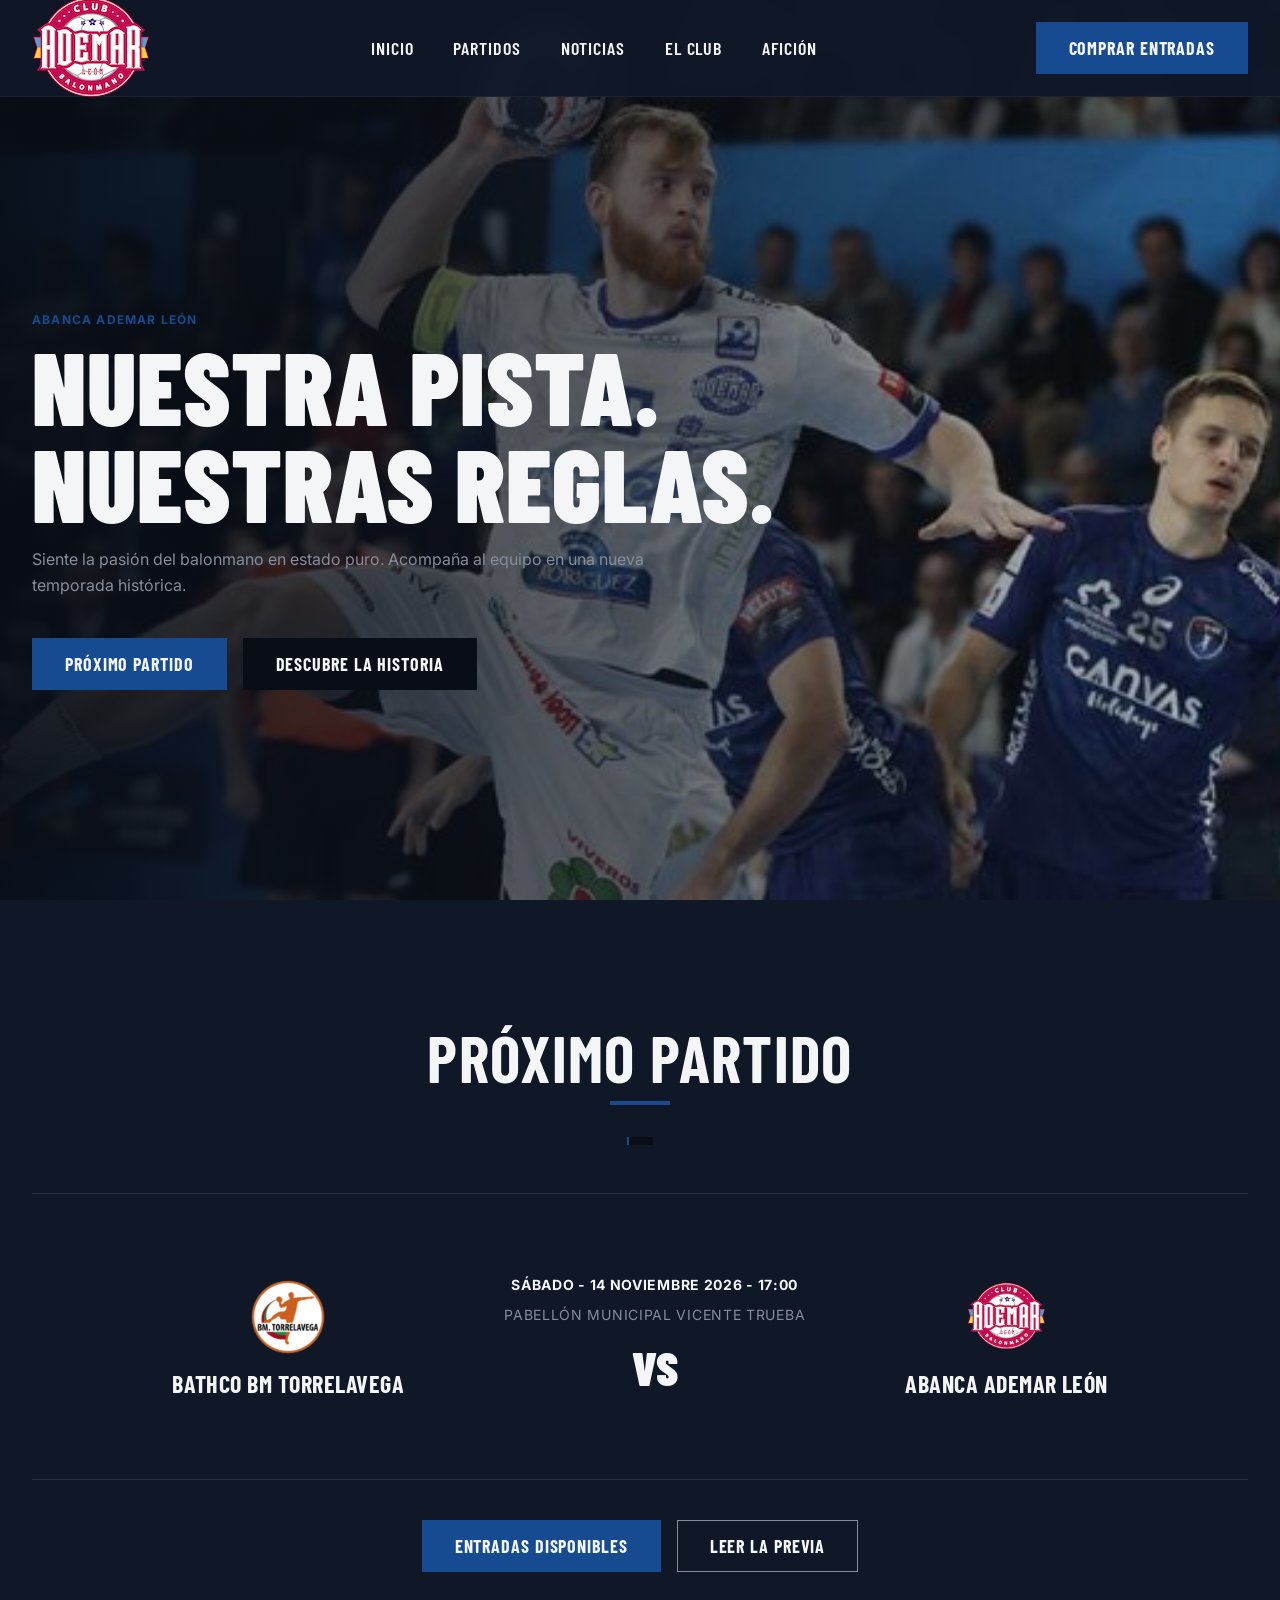
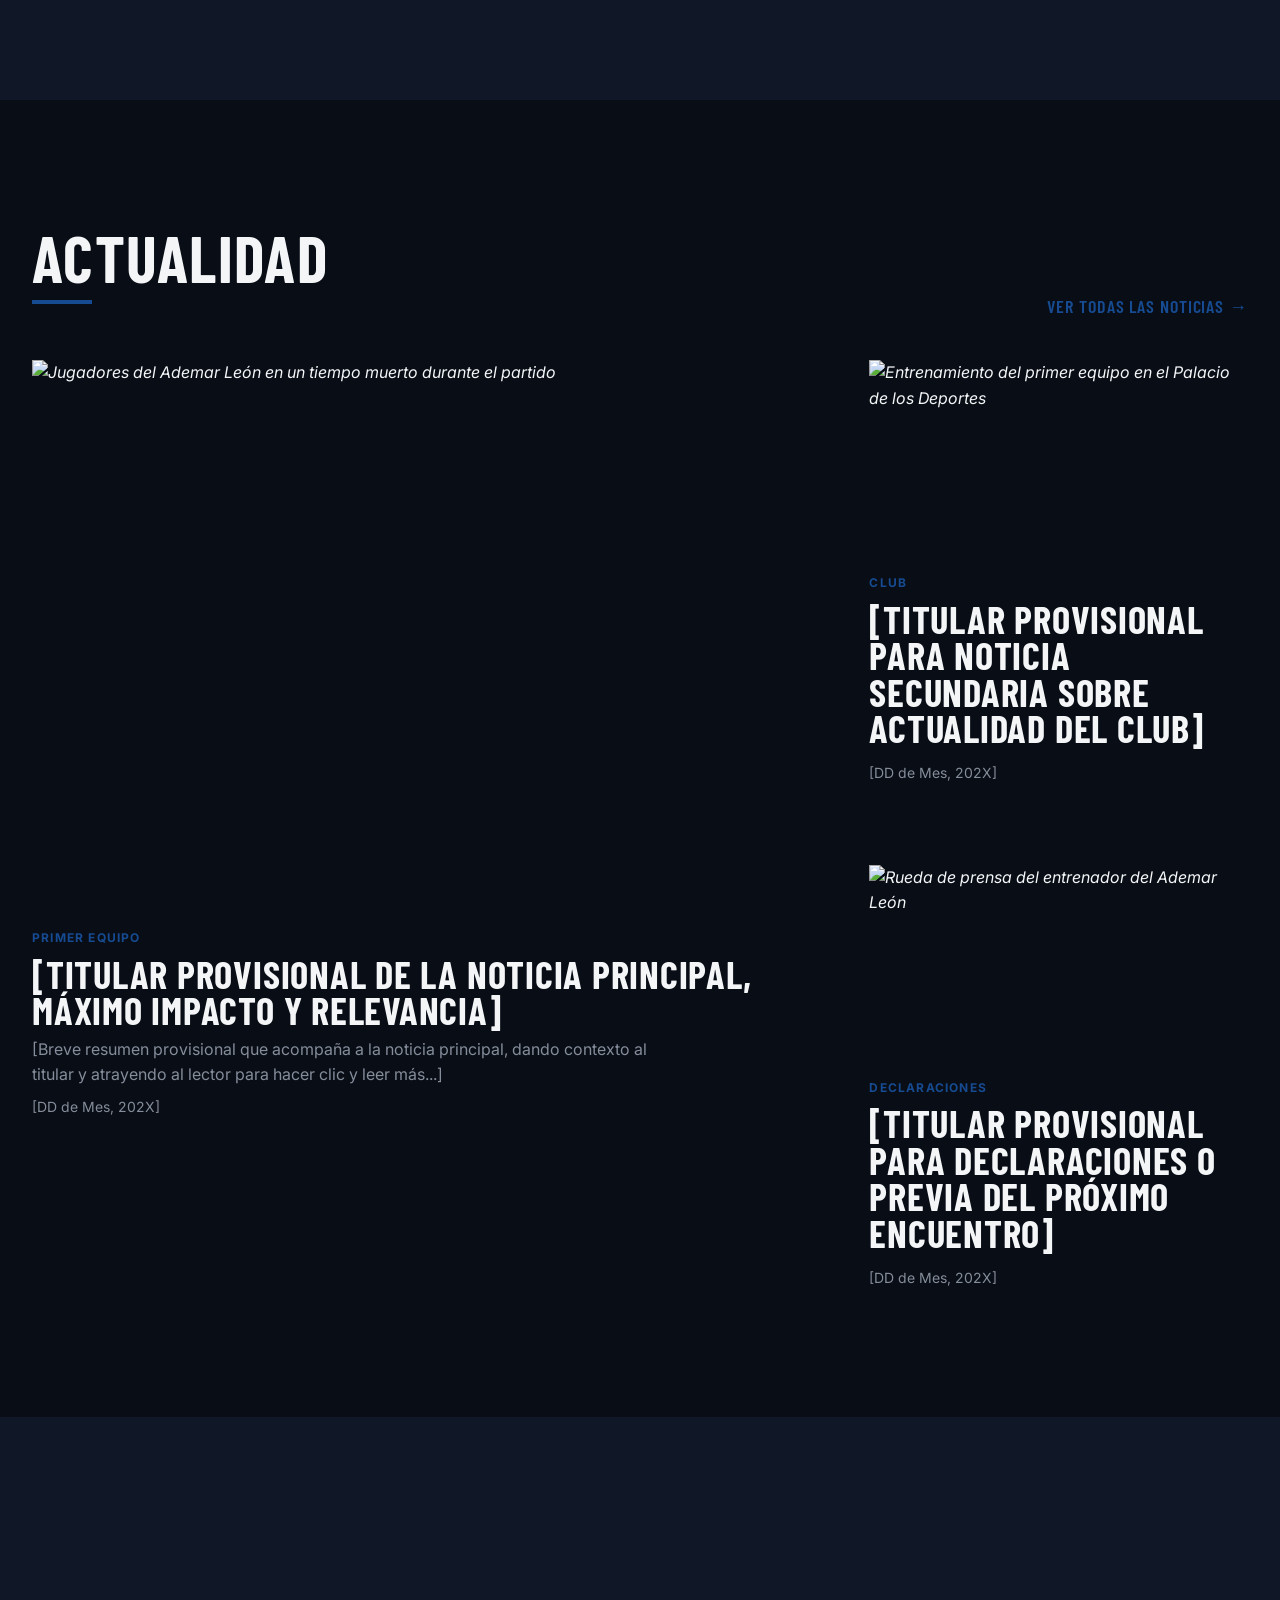
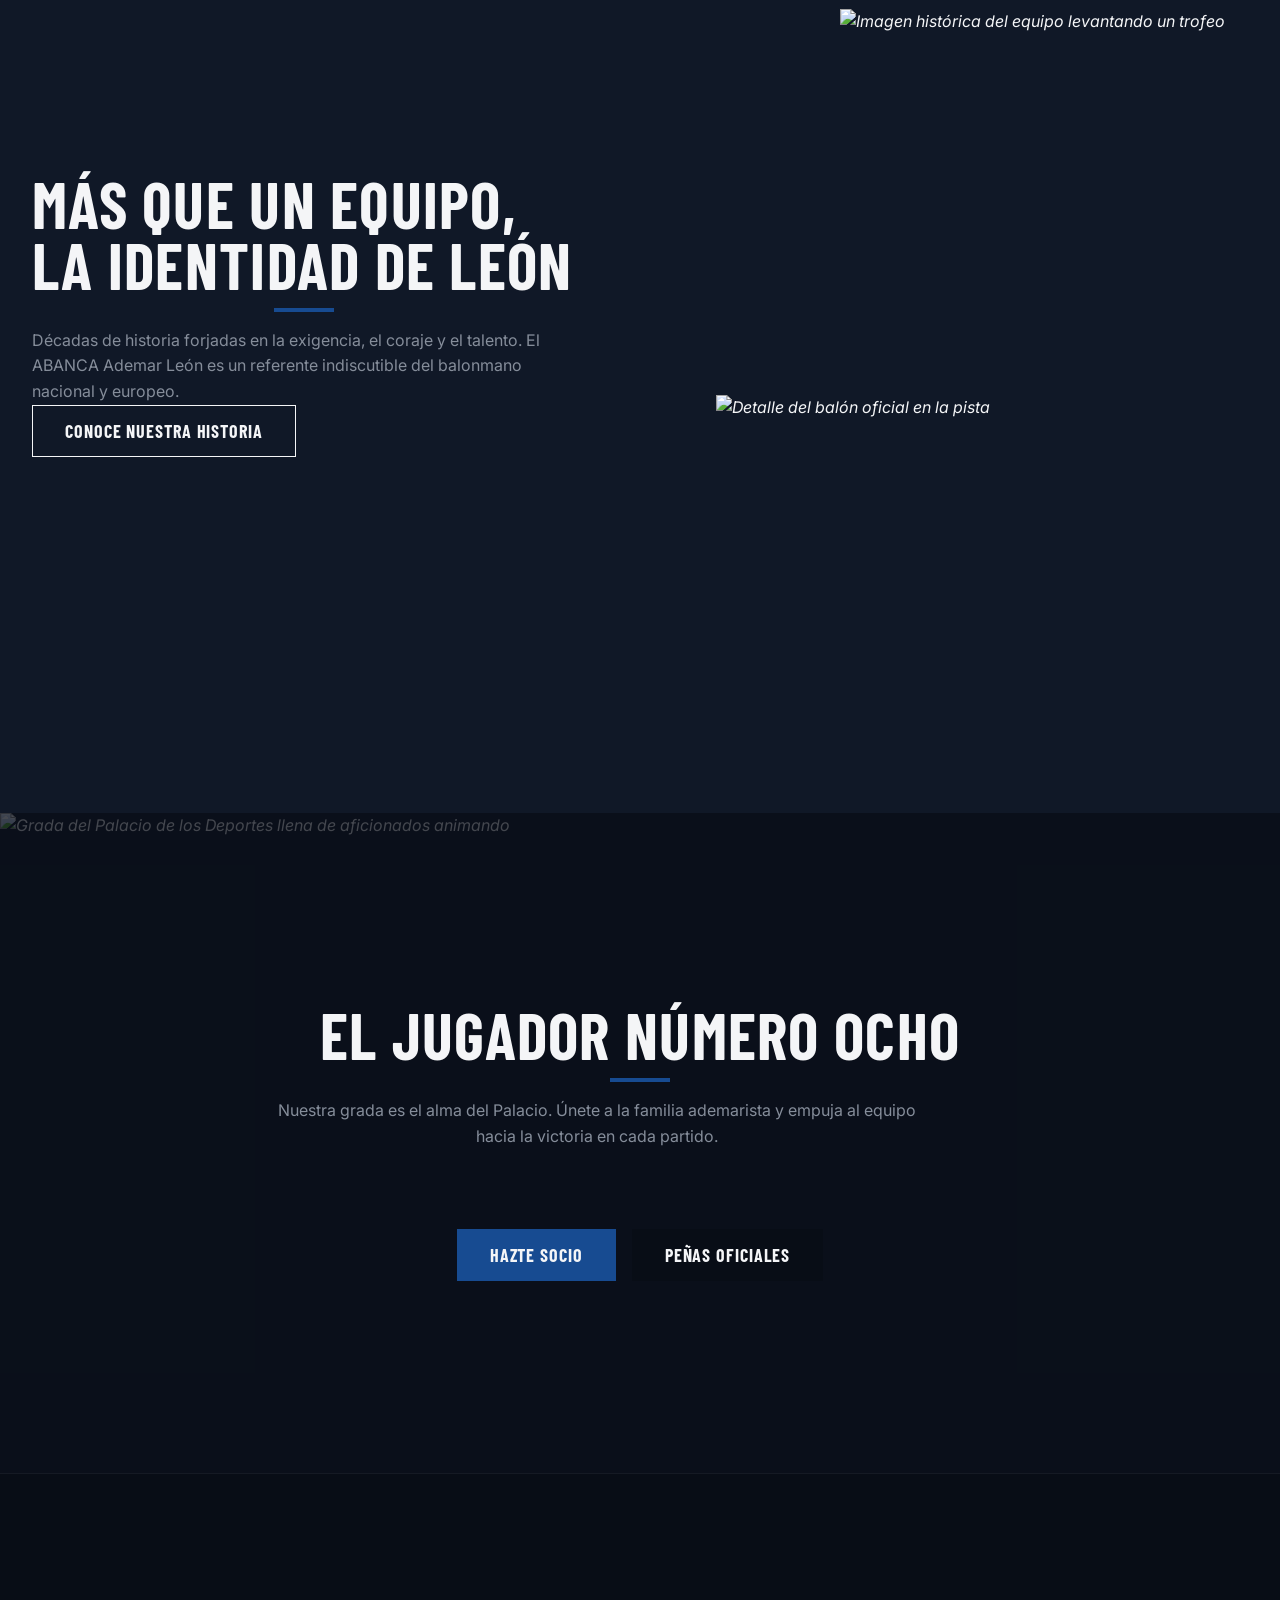
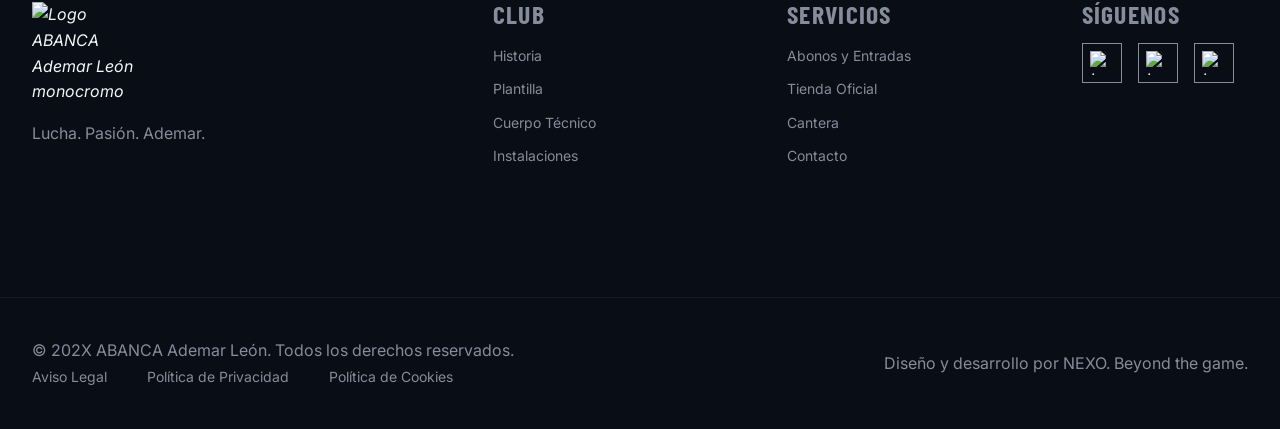
==== index.html @ 9d6b0810 "feat: add initial HTML structure, CSS styles and visual assets for Ademar León redesign" ====
<!DOCTYPE html>
<html lang="es">
<head>
    <meta charset="UTF-8">
    <meta name="viewport" content="width=device-width, initial-scale=1.0">
    <meta name="description" content="Rediseño conceptual del sitio web del ABANCA Ademar León, creado por el estudio NEXO.">
    <!-- Ajuste 2: Theme color acorde a Midnight Navy -->
    <meta name="theme-color" content="#101827">
    
    <!-- Ajuste 1: Title actualizado -->
    <title>ABANCA Ademar León | Rediseño Conceptual por NEXO</title>

    <!-- Tipografías: Barlow Condensed (Titulares) e Inter (Textos) -->
    <link rel="preconnect" href="https://fonts.googleapis.com">
    <link rel="preconnect" href="https://fonts.gstatic.com" crossorigin>
    <link href="https://fonts.googleapis.com/css2?family=Barlow+Condensed:ital,wght@0,600;0,700;0,900;1,900&family=Inter:wght@400;500;600&display=swap" rel="stylesheet">

    <!-- Referencias a los futuros archivos CSS -->
    <link rel="stylesheet" href="css/main.css">
    <link rel="stylesheet" href="css/components.css">
    <link rel="stylesheet" href="css/responsive.css">
</head>
<body>

    <!-- ==========================================
         HEADER & NAVEGACIÓN
    =========================================== -->
    <header class="site-header">
        <div class="header-container">
            <!-- Logo del Club -->
            <a href="index.html" class="logo-link" aria-label="Volver a la página de inicio">
                <!-- Imagen del header sin lazy loading por estar "above the fold" -->
                <img src="assets/images/logo.png" alt="Escudo oficial del ABANCA Ademar León" class="site-logo" width="120" height="60">
            </a>

            <!-- Navegación Principal (Ajuste 3: ID añadido) -->
            <nav id="main-navigation" class="main-nav" aria-label="Navegación principal">
                <ul class="nav-list">
                    <li><a href="#hero">Inicio</a></li>
                    <li><a href="#next-match">Partidos</a></li>
                    <li><a href="#news">Noticias</a></li>
                    <li><a href="#club">El Club</a></li>
                    <li><a href="#fans">Afición</a></li>
                </ul>
            </nav>

            <!-- Acciones Header (CTA) -->
            <div class="header-actions">
                <a href="#" class="btn btn-primary">Comprar Entradas</a>
                <!-- Botón para menú móvil (Ajuste 3: aria-controls y aria-expanded) -->
                <button type="button" class="mobile-menu-toggle" aria-expanded="false" aria-controls="main-navigation" aria-label="Abrir menú de navegación">
                    <span class="menu-icon" aria-hidden="true"></span>
                </button>
            </div>
        </div>
    </header>

    <!-- ==========================================
         CONTENIDO PRINCIPAL
    =========================================== -->
    <main>

        <!-- 1. HERO SECTION -->
        <section id="hero" class="hero-section" aria-labelledby="hero-title">
            <div class="hero-image-wrapper">
                <!-- Imagen hero: sin lazy loading y con dimensiones base -->
                <img src="assets/images/hero-background.jpg" alt="Jugador del Ademar León lanzando" class="hero-bg-image" width="1920" height="1080">
            </div>
            <div class="hero-content">
                <span class="hero-subtitle">ABANCA Ademar León</span>
                <h1 id="hero-title" class="hero-heading">NUESTRA PISTA.<br>NUESTRAS REGLAS.</h1>
                <p class="hero-description">Siente la pasión del balonmano en estado puro. Acompaña al equipo en una nueva temporada histórica.</p>
                <div class="hero-buttons">
                    <a href="#next-match" class="btn btn-primary">Próximo Partido</a>
                    <a href="#club" class="btn btn-secondary">Descubre la Historia</a>
                </div>
            </div>
        </section>

        <!-- 2. PRÓXIMO PARTIDO -->
        <section id="next-match" class="match-section" aria-labelledby="match-title">
            <div class="section-container">
                <header class="section-header">
                    <h2 id="match-title" class="section-heading">Próximo Partido</h2>
                    <span class="match-competition"ASOBAL - Jornada 9</span>
                </header>

                <div class="match-card">
                    <div class="match-team team-local">
                        <img src="assets/images/logo-torrelavega.png" alt="Escudo ABANCA Ademar León" class="team-shield" width="80" height="80" loading="lazy">
                        <h3 class="team-name">Bathco BM Torrelavega</h3>
                    </div>
                    
                    <div class="match-details">
                        <time datetime="202X-XX-XXT19:00" class="match-date">Sábado - 14 noviembre 2026 - 17:00</time>
                        <span class="match-venue">Pabellón Municipal Vicente Trueba</span>
                        <div class="match-status">VS</div>
                    </div>

                    <div class="match-team team-visitor">
                        <img src="assets/images/logo.png" alt="Escudo del equipo rival" class="team-shield" width="80" height="80" loading="lazy">
                        <h3 class="team-name">ABANCA Ademar León</h3>
                    </div>
                </div>

                <div class="match-actions">
                    <a href="#" class="btn btn-primary">Entradas disponibles</a>
                    <a href="#" class="btn btn-outline">Leer la previa</a>
                </div>
            </div>
        </section>

        <!-- 3. ÚLTIMAS NOTICIAS (Diseño Editorial) -->
        <section id="news" class="news-section" aria-labelledby="news-title">
            <div class="section-container">
                <header class="section-header align-left">
                    <h2 id="news-title" class="section-heading">Actualidad</h2>
                    <a href="#" class="view-all-link">Ver todas las noticias &rarr;</a>
                </header>

                <div class="news-grid">
                    <!-- Noticia Principal (Destacada) -->
                    <article class="news-card featured-news">
                        <a href="#" class="news-link">
                            <figure class="news-image-wrapper">
                                <img src="assets/images/news-placeholder-1.jpg" alt="Jugadores del Ademar León en un tiempo muerto durante el partido" class="news-image" width="800" height="600" loading="lazy">
                            </figure>
                            <div class="news-content">
                                <span class="news-category">Primer Equipo</span>
                                <h3 class="news-headline">[Titular Provisional de la Noticia Principal, máximo impacto y relevancia]</h3>
                                <p class="news-excerpt">[Breve resumen provisional que acompaña a la noticia principal, dando contexto al titular y atrayendo al lector para hacer clic y leer más...]</p>
                                <time datetime="202X-XX-XX" class="news-date">[DD de Mes, 202X]</time>
                            </div>
                        </a>
                    </article>

                    <!-- Noticia Secundaria 1 -->
                    <article class="news-card secondary-news">
                        <a href="#" class="news-link">
                            <figure class="news-image-wrapper">
                                <img src="assets/images/news-placeholder-2.jpg" alt="Entrenamiento del primer equipo en el Palacio de los Deportes" class="news-image" width="600" height="400" loading="lazy">
                            </figure>
                            <div class="news-content">
                                <span class="news-category">Club</span>
                                <h3 class="news-headline">[Titular Provisional para noticia secundaria sobre actualidad del club]</h3>
                                <time datetime="202X-XX-XX" class="news-date">[DD de Mes, 202X]</time>
                            </div>
                        </a>
                    </article>

                    <!-- Noticia Secundaria 2 -->
                    <article class="news-card secondary-news">
                        <a href="#" class="news-link">
                            <figure class="news-image-wrapper">
                                <img src="assets/images/news-placeholder-3.jpg" alt="Rueda de prensa del entrenador del Ademar León" class="news-image" width="600" height="400" loading="lazy">
                            </figure>
                            <div class="news-content">
                                <span class="news-category">Declaraciones</span>
                                <h3 class="news-headline">[Titular Provisional para declaraciones o previa del próximo encuentro]</h3>
                                <time datetime="202X-XX-XX" class="news-date">[DD de Mes, 202X]</time>
                            </div>
                        </a>
                    </article>
                </div>
            </div>
        </section>

        <!-- 4. EL CLUB -->
        <section id="club" class="club-section" aria-labelledby="club-title">
            <div class="club-layout">
                <div class="club-text-content">
                    <h2 id="club-title" class="section-heading">Más que un equipo, la identidad de León</h2>
                    <p class="club-description">Décadas de historia forjadas en la exigencia, el coraje y el talento. El ABANCA Ademar León es un referente indiscutible del balonmano nacional y europeo.</p>
                    <a href="#" class="btn btn-outline-light">Conoce nuestra historia</a>
                </div>
                <div class="club-image-gallery">
                    <img src="assets/images/club-history-placeholder-1.jpg" alt="Imagen histórica del equipo levantando un trofeo" class="gallery-img img-main" width="600" height="800" loading="lazy">
                    <img src="assets/images/club-history-placeholder-2.jpg" alt="Detalle del balón oficial en la pista" class="gallery-img img-secondary" width="400" height="300" loading="lazy">
                </div>
            </div>
        </section>

        <!-- 5. AFICIÓN -->
        <section id="fans" class="fans-section" aria-labelledby="fans-title">
            <div class="fans-bg-wrapper">
                <img src="assets/images/fans-background.jpg" alt="Grada del Palacio de los Deportes llena de aficionados animando" class="fans-bg" width="1920" height="1080" loading="lazy">
            </div>
            <div class="fans-content">
                <h2 id="fans-title" class="section-heading">El jugador número ocho</h2>
                <p class="fans-description">Nuestra grada es el alma del Palacio. Únete a la familia ademarista y empuja al equipo hacia la victoria en cada partido.</p>
                <div class="fans-actions">
                    <a href="#" class="btn btn-primary">Hazte Socio</a>
                    <a href="#" class="btn btn-secondary">Peñas Oficiales</a>
                </div>
            </div>
        </section>

    </main>

    <!-- ==========================================
         FOOTER
    =========================================== -->
    <footer class="site-footer">
        <div class="footer-container">
            
            <div class="footer-brand">
                <img src="assets/images/logo-ademar-monochrome.svg" alt="Logo ABANCA Ademar León monocromo" class="footer-logo" width="120" height="60" loading="lazy">
                <p class="footer-slogan">Lucha. Pasión. Ademar.</p>
            </div>

            <div class="footer-links-group">
                <h4 class="footer-heading">Club</h4>
                <ul class="footer-list">
                    <li><a href="#">Historia</a></li>
                    <li><a href="#">Plantilla</a></li>
                    <li><a href="#">Cuerpo Técnico</a></li>
                    <li><a href="#">Instalaciones</a></li>
                </ul>
            </div>

            <div class="footer-links-group">
                <h4 class="footer-heading">Servicios</h4>
                <ul class="footer-list">
                    <li><a href="#">Abonos y Entradas</a></li>
                    <li><a href="#">Tienda Oficial</a></li>
                    <li><a href="#">Cantera</a></li>
                    <li><a href="#">Contacto</a></li>
                </ul>
            </div>

            <div class="footer-social">
                <h4 class="footer-heading">Síguenos</h4>
                <ul class="social-list">
                    <li><a href="#" aria-label="Perfil oficial en Twitter / X">
                        <img src="assets/icons/icon-twitter.svg" alt="Icono Twitter" aria-hidden="true" width="24" height="24" loading="lazy">
                    </a></li>
                    <li><a href="#" aria-label="Perfil oficial en Instagram">
                        <img src="assets/icons/icon-instagram.svg" alt="Icono Instagram" aria-hidden="true" width="24" height="24" loading="lazy">
                    </a></li>
                    <li><a href="#" aria-label="Canal oficial en YouTube">
                        <img src="assets/icons/icon-youtube.svg" alt="Icono YouTube" aria-hidden="true" width="24" height="24" loading="lazy">
                    </a></li>
                </ul>
            </div>
        </div>

        <div class="footer-bottom">
            <div class="footer-legal">
                <p>&copy; 202X ABANCA Ademar León. Todos los derechos reservados.</p>
                <ul class="legal-list">
                    <li><a href="#">Aviso Legal</a></li>
                    <li><a href="#">Política de Privacidad</a></li>
                    <li><a href="#">Política de Cookies</a></li>
                </ul>
            </div>
            
            <!-- Firma de NEXO -->
            <div class="footer-credits">
                <p>Diseño y desarrollo por <a href="#" target="_blank" rel="noopener noreferrer">NEXO</a>. Beyond the game.</p>
            </div>
        </div>
    </footer>

    <!-- Referencia al futuro archivo JavaScript -->
    <script src="js/main.js" defer></script>
</body>
</html>
---- css/main.css ----
/* ==========================================================================
   NEXO | ABANCA Ademar León - Rediseño Conceptual
   Archivo: main.css
   Propósito: Variables globales, reset moderno y estilos base de tipografía.
   ========================================================================== */

@import url('https://fonts.googleapis.com/css2?family=Barlow+Condensed:wght@400;500;600;700;800;900&family=Inter:wght@300;400;500;600;700;800&display=swap');

:root {
  /* Paleta de Colores */
  --color-bg-main: #101827;      /* Midnight Navy */
  --color-bg-darker: #080D16;    /* Negro profundo */
  --color-brand-blue: #174B91;   /* Ademar Blue */
  --color-text-light: #F4F5F7;   /* Off White */
  --color-text-muted: #858D9A;   /* Steel Grey */
  --color-live: #ef4444;

  /* Tipografías */
  --font-heading: 'Barlow Condensed', sans-serif;
  --font-body: 'Inter', sans-serif;

  /* Escala de Espaciados (Layout Editorial y Geométrico) */
  --space-xs: 0.5rem;
  --space-sm: 1rem;
  --space-md: 2.5rem;
  --space-lg: 5rem;
  --space-xl: 8rem;
  --space-xxl: 12rem;

  /* Contenedores y Layout */
  --container-max-width: 1440px;
  --container-padding: 2rem;
  --grid-gap: 2rem;

  /* Transiciones */
  --transition-fast: 0.2s ease-in-out;
  --transition-smooth: 0.4s cubic-bezier(0.16, 1, 0.3, 1);
  --transition-slow: 0.8s cubic-bezier(0.16, 1, 0.3, 1);
}

/* ==========================================================================
   RESET MODERNO
   ========================================================================== */
*,
*::before,
*::after {
  box-sizing: border-box;
  margin: 0;
  padding: 0;
}

html {
  font-size: 100%;
  scroll-behavior: smooth;
}

/* Respeto a las preferencias del usuario (Accesibilidad) */
@media (prefers-reduced-motion: reduce) {
  html:focus-within {
    scroll-behavior: auto;
  }
  *,
  *::before,
  *::after {
    animation-duration: 0.01ms !important;
    animation-iteration-count: 1 !important;
    transition-duration: 0.01ms !important;
    scroll-behavior: auto !important;
  }
}

body {
  background-color: var(--color-bg-main);
  color: var(--color-text-light);
  font-family: var(--font-body);
  font-size: 1rem; /* Base ajustada para diseño editorial */
  line-height: 1.6;
  -webkit-font-smoothing: antialiased;
  -moz-osx-font-smoothing: grayscale;
  overflow-x: hidden;
}

img,
picture,
svg,
video {
  display: block;
  max-width: 100%;
  height: auto;
  font-style: italic; /* Para el texto alternativo si la imagen falla */
  shape-margin: 1rem;
}

ul,
ol {
  list-style: none;
}

button,
input,
textarea,
select {
  font: inherit;
  color: inherit;
  background: none;
  border: none;
}

/* ==========================================================================
   TIPOGRAFÍA BASE (Estética Editorial Deportiva)
   ========================================================================== */

h1,
h2,
h3,
h4,
h5,
h6 {
  font-family: var(--font-heading);
  text-transform: uppercase;
  font-weight: 700;
  line-height: 0.95;
  color: var(--color-text-light);
  margin-bottom: var(--space-sm);
  letter-spacing: 0.02em;
  overflow-wrap: break-word;
}

/* Contundencia en titulares (Escala fluida para responsive nativo) */
h1 {
  font-size: clamp(4rem, 8vw, 8rem);
  font-weight: 900; /* Extra impacto */
  letter-spacing: 0.01em;
}

h2 {
  font-size: clamp(2.5rem, 5vw, 4.5rem);
}

h3 {
  font-size: clamp(1.75rem, 3vw, 2.5rem);
}

h4 {
  font-size: clamp(1.25rem, 2vw, 1.75rem);
  letter-spacing: 0.05em;
  color: var(--color-text-muted); /* Jerarquía secundaria en subtítulos */
}

p {
  color: var(--color-text-muted);
  max-width: 65ch; /* Ancho de lectura óptimo editorial */
  font-weight: 400;
}

a {
  color: inherit;
  text-decoration: none;
  transition: color var(--transition-fast);
}

/* Estados de foco accesibles pero de diseño limpio */
:focus-visible {
  outline: 2px solid var(--color-brand-blue);
  outline-offset: 4px;
}

/* ==========================================================================
   ELEMENTOS DE DISEÑO GEOMÉTRICO (Globales)
   ========================================================================== */

/* Líneas divisorias contundentes para el look editorial */
hr {
  border: none;
  height: 1px;
  background-color: var(--color-text-muted);
  opacity: 0.2;
  margin: var(--space-lg) 0;
}

/* Texto destacado */
strong,
b {
  font-weight: 600;
  color: var(--color-text-light);
}
---- css/components.css ----
/* ==========================================================================
   NEXO | ABANCA Ademar León - Rediseño Conceptual
   Archivo: components.css
   Propósito: Estilos visuales de componentes reutilizables, micro-layouts 
              y estados de interacción. (Sin media queries)
   ========================================================================== */

/* ==========================================================================
   A. BOTONES
   ========================================================================== */

.btn {
  display: inline-flex;
  align-items: center;
  justify-content: center;
  padding: 1rem 2rem;
  font-family: var(--font-heading);
  font-size: 1.125rem;
  font-weight: 700;
  text-transform: uppercase;
  letter-spacing: 0.05em;
  line-height: 1;
  text-decoration: none;
  border-radius: 0; /* Estética rectangular y contundente */
  cursor: pointer;
  border: 1px solid transparent;
  /* Transiciones específicas en lugar de 'all' por rendimiento y control */
  transition: background-color var(--transition-fast),
              color var(--transition-fast),
              border-color var(--transition-fast);
}

.btn-primary {
  background-color: var(--color-brand-blue);
  color: var(--color-text-light);
}

.btn-primary:hover,
.btn-primary:active {
  background-color: var(--color-text-light);
  color: var(--color-bg-main);
}

.btn-secondary {
  background-color: var(--color-bg-darker);
  color: var(--color-text-light);
  border-color: var(--color-bg-darker);
}

.btn-secondary:hover,
.btn-secondary:active {
  background-color: transparent;
  border-color: var(--color-text-light);
}

.btn-outline {
  background-color: transparent;
  color: var(--color-text-light);
  border-color: var(--color-text-muted);
}

.btn-outline:hover,
.btn-outline:active {
  border-color: var(--color-text-light);
  background-color: var(--color-text-light);
  color: var(--color-bg-main);
}

.btn-outline-light {
  background-color: transparent;
  color: var(--color-text-light);
  border-color: var(--color-text-light);
}

.btn-outline-light:hover,
.btn-outline-light:active {
  background-color: var(--color-text-light);
  color: var(--color-bg-main);
}

/* Accesibilidad explícita para botones */
.btn:focus-visible {
  outline: 2px solid var(--color-brand-blue);
  outline-offset: 4px;
}

/* ==========================================================================
   B. NAVEGACIÓN
   ========================================================================== */

.nav-list {
  display: flex;
  gap: var(--space-md);
  align-items: center;
}

.nav-list a {
  font-family: var(--font-heading);
  font-size: 1.125rem;
  font-weight: 600;
  text-transform: uppercase;
  letter-spacing: 0.05em;
  color: var(--color-text-light);
  position: relative;
  padding: 0.5rem 0;
  transition: color var(--transition-fast);
}

.nav-list a:hover,
.nav-list a.is-active {
  color: var(--color-brand-blue);
}

/* Indicador de hover estilo editorial (línea inferior) */
.nav-list a::after {
  content: '';
  position: absolute;
  bottom: 0;
  left: 0;
  width: 0;
  height: 2px;
  background-color: var(--color-brand-blue);
  transition: width var(--transition-fast);
}

.nav-list a:hover::after,
.nav-list a.is-active::after {
  width: 100%;
}

.view-all-link {
  font-family: var(--font-heading);
  font-size: 1.125rem;
  font-weight: 600;
  text-transform: uppercase;
  letter-spacing: 0.05em;
  color: var(--color-brand-blue);
  display: inline-flex;
  align-items: center;
  gap: 0.5rem;
  transition: gap var(--transition-fast), color var(--transition-fast);
}

.view-all-link:hover {
  color: var(--color-text-light);
  gap: 0.75rem; /* Efecto microinteracción flecha */
}

/* Botón menú móvil (Posicionamiento absoluto para pseudoelementos) */
.mobile-menu-toggle {
  position: relative;
  width: 40px;
  height: 40px;
  display: flex;
  justify-content: center;
  align-items: center;
  cursor: pointer;
  background: transparent;
  border: none;
}

.mobile-menu-toggle:focus-visible {
  outline: 2px solid var(--color-brand-blue);
  outline-offset: 2px;
}

.menu-icon {
  position: relative;
  display: block;
  width: 24px;
  height: 2px;
  background-color: var(--color-text-light);
  transition: background-color var(--transition-fast);
}

.menu-icon::before,
.menu-icon::after {
  content: '';
  position: absolute;
  left: 0;
  width: 24px;
  height: 2px;
  background-color: var(--color-text-light);
  transition: transform var(--transition-fast);
}

.menu-icon::before {
  top: -8px;
}

.menu-icon::after {
  top: 8px;
}

/* ==========================================================================
   C. ETIQUETAS Y BADGES
   ========================================================================== */

.hero-subtitle,
.news-category,
.match-competition {
  display: inline-block;
  font-family: var(--font-body);
  font-size: 0.75rem;
  font-weight: 700;
  text-transform: uppercase;
  letter-spacing: 0.1em;
  color: var(--color-brand-blue);
  margin-bottom: var(--space-xs);
}

/* Variación específica para destacar competiciones */
.match-competition {
  padding: 0.25rem 0.75rem;
  background-color: var(--color-bg-darker);
  border-left: 2px solid var(--color-brand-blue);
}

/* ==========================================================================
   D. TARJETAS (Estilo Editorial, sin bordes redondeados ni sombras)
   ========================================================================== */

.news-card {
  display: flex;
  flex-direction: column;
  gap: var(--space-sm);
}

.news-link {
  display: block;
  color: inherit;
  outline: none;
}

.news-link:focus-visible {
  outline: 2px solid var(--color-brand-blue);
  outline-offset: 4px;
}

.news-image-wrapper {
  position: relative;
  overflow: hidden;
  background-color: var(--color-bg-darker);
  width: 100%;
}

.news-image {
  width: 100%;
  height: 100%;
  object-fit: cover;
  transition: transform var(--transition-slow);
}

/* Proporciones de imagen */
.featured-news .news-image-wrapper {
  aspect-ratio: 4 / 3;
}

.secondary-news .news-image-wrapper {
  aspect-ratio: 16 / 9;
}

.news-content {
  display: flex;
  flex-direction: column;
  align-items: flex-start;
}

.news-headline {
  margin-bottom: var(--space-xs);
  transition: color var(--transition-fast);
}

.news-date {
  font-family: var(--font-body);
  font-size: 0.875rem;
  color: var(--color-text-muted);
  margin-top: auto;
  padding-top: var(--space-xs);
}

/* ==========================================================================
   E. COMPONENTES DEPORTIVOS (Con modificadores de estado)
   ========================================================================== */

.match-card {
  display: flex;
  flex-direction: column;
  align-items: center;
  justify-content: center;
  gap: var(--space-md);
  padding: var(--space-md) 0;
  border-top: 1px solid rgba(133, 141, 154, 0.2);
  border-bottom: 1px solid rgba(133, 141, 154, 0.2);
  margin-bottom: var(--space-md);
  transition: border-color var(--transition-fast);
}

.match-team {
  display: flex;
  flex-direction: column;
  align-items: center;
  text-align: center;
  gap: var(--space-sm);
}

.team-shield {
  width: 80px;
  height: 80px;
  object-fit: contain;
  /* Sombra eliminada para un aspecto más limpio y plano */
}

.team-name {
  font-family: var(--font-heading);
  font-size: 1.5rem;
  margin-bottom: 0;
}

.match-details {
  display: flex;
  flex-direction: column;
  align-items: center;
  text-align: center;
  gap: var(--space-xs);
}

.match-status {
  font-family: var(--font-heading);
  font-size: 3rem;
  font-weight: 900;
  line-height: 1;
  margin: var(--space-xs) 0;
  transition: color var(--transition-fast);
}

.match-date,
.match-venue {
  font-size: 0.875rem;
  color: var(--color-text-muted);
  text-transform: uppercase;
  letter-spacing: 0.05em;
}

.match-date {
  font-weight: 700;
  color: var(--color-text-light);
}

/* Modificadores de Estado del Partido */

/* Estado por defecto (Próximo partido - .is-upcoming) */
.match-card.is-upcoming .match-status {
  color: var(--color-brand-blue);
}

/* Partido en directo (.is-live) */
.match-card.is-live {
  border-color: rgba(239, 68, 68, 0.4); /* Acento sutil en los bordes */
}
.match-card.is-live .match-status {
  color: var(--color-live); /* Rojo alerta estandarizado para eventos en vivo */
}
.match-card.is-live .match-date {
  color: var(--color-live);
}

/* Partido finalizado (.is-finished) */
.match-card.is-finished {
  opacity: 0.8;
}
.match-card.is-finished .match-status {
  color: var(--color-text-light);
}
.match-card.is-finished .match-date {
  color: var(--color-text-muted);
}

/* ==========================================================================
   F. ELEMENTOS DECORATIVOS
   ========================================================================== */

/* Cabeceras de sección con acento geométrico */
.section-header {
  margin-bottom: var(--space-md);
  display: flex;
  flex-direction: column;
  align-items: center;
  text-align: center;
}

.section-header.align-left {
  align-items: flex-start;
  text-align: left;
}

.section-heading {
  position: relative;
  padding-bottom: var(--space-sm);
}

/* Línea de acento bajo los titulares de sección */
.section-heading::after {
  content: '';
  position: absolute;
  bottom: 0;
  left: 50%;
  transform: translateX(-50%);
  width: 60px;
  height: 4px;
  background-color: var(--color-brand-blue);
}

.section-header.align-left .section-heading::after {
  left: 0;
  transform: none;
}

/* Listas del Footer */
.footer-list,
.legal-list {
  display: flex;
  flex-direction: column;
  gap: var(--space-xs);
}

.footer-list a,
.legal-list a {
  font-size: 0.875rem;
  color: var(--color-text-muted);
  outline: none;
}

.footer-list a:hover,
.legal-list a:hover {
  color: var(--color-text-light);
}

.footer-list a:focus-visible,
.legal-list a:focus-visible {
  color: var(--color-text-light);
  text-decoration: underline;
  text-underline-offset: 4px;
}

.social-list {
  display: flex;
  gap: var(--space-sm);
}

.social-list a {
  display: flex;
  align-items: center;
  justify-content: center;
  width: 40px;
  height: 40px;
  border: 1px solid var(--color-text-muted);
  border-radius: 0;
  transition: background-color var(--transition-fast), border-color var(--transition-fast);
  outline: none;
}

.social-list a:focus-visible {
  outline: 2px solid var(--color-brand-blue);
  outline-offset: 4px;
}

.social-list a:hover {
  border-color: var(--color-text-light);
  background-color: var(--color-text-light);
}

/* Solución para iconos monocromáticos: forzar silueta negra en lugar de invertir colores.
   Así funciona correctamente si el SVG original era blanco o de color. */
.social-list a img {
  transition: filter var(--transition-fast);
}

.social-list a:hover img {
  filter: brightness(0);
}

/* ==========================================================================
   G. INTERACCIONES Y MICRO-ANIMACIONES
   ========================================================================== */

/* Efecto hover editorial en noticias */
.news-link:hover .news-image {
  transform: scale(1.03); /* Zoom sutil fotográfico */
}

.news-link:hover .news-headline {
  color: var(--color-brand-blue);
}
---- css/responsive.css ----
/* ==========================================================================
   NEXO | ABANCA Ademar León - Rediseño Conceptual
   Archivo: responsive.css
   Propósito: Layouts estructurales y adaptaciones responsivas para garantizar 
              una experiencia premium en todos los dispositivos.
   ========================================================================== */

/* ==========================================================================
   1. VARIABLES RESPONSIVAS Y CONTENEDORES BASE
   ========================================================================== */

/* Adaptación de la escala de espaciados para pantallas móviles */
@media (max-width: 767px) {
  :root {
    --space-md: 1.5rem;
    --space-lg: 3rem;
    --space-xl: 4rem;
    --space-xxl: 6rem;
    --container-padding: 1.25rem;
  }
}

/* Clases estructurales para centrado y márgenes (aplicando la variable --container-max-width de main.css) */
.header-container,
.section-container,
.hero-content,
.club-layout,
.fans-content,
.footer-container,
.footer-bottom {
  width: 100%;
  max-width: var(--container-max-width);
  margin: 0 auto;
  padding: 0 var(--container-padding);
}

/* ==========================================================================
   2. HEADER Y NAVEGACIÓN
   ========================================================================== */

.site-header {
  position: fixed;
  top: 0;
  left: 0;
  width: 100%;
  z-index: 100;
  background-color: rgba(16, 24, 39, 0.95);
  backdrop-filter: blur(12px);
  border-bottom: 1px solid rgba(133, 141, 154, 0.1);
}

.header-container {
  display: flex;
  align-items: center;
  justify-content: space-between;
  height: 72px; /* Altura base hasta 1199px */
}

.header-actions {
  display: flex;
  align-items: center;
  gap: var(--space-sm);
}

/* Mobile Pequeño (Hasta 767px) */
@media (max-width: 767px) {
  .header-actions .btn {
    display: none; /* Ocultamos el CTA en móvil para dar prioridad al menú y la marca */
  }
}

/* Mobile & Tablet (Hasta 1199px) - Gestión de visibilidad del menú */
@media (max-width: 1199px) {
  .main-nav {
    display: none; /* Se oculta a la espera de ser activado por JS */
  }
}

/* Desktop (1200px en adelante) */
@media (min-width: 1200px) {
  .header-container {
    height: 96px; /* Expansión del header en escritorio */
  }
  .mobile-menu-toggle {
    display: none; /* Ocultamos explícitamente el botón toggle en escritorio */
  }
  .main-nav {
    display: block; /* Revelamos la navegación principal */
  }
}

/* ==========================================================================
   3. HERO SECTION
   ========================================================================== */

.hero-section {
  position: relative;
  min-height: 100vh;
  min-height: 100svh;
  display: flex;
  align-items: center;
  padding-top: 72px; /* Sincronizado con la altura del header (hasta 1199px) */
}

.hero-image-wrapper {
  position: absolute;
  inset: 0;
  z-index: 0; /* Modificado: 0 en lugar de -1 para evitar que quede oculto por el body */
}

.hero-bg-image {
  width: 100%;
  height: 100%;
  object-fit: cover;
  object-position: center top;
}

/* Capa de contraste para asegurar legibilidad tipográfica en estética oscura */
.hero-image-wrapper::after {
  content: '';
  position: absolute;
  inset: 0;
  background: linear-gradient(to right, rgba(8, 13, 22, 0.95) 0%, rgba(8, 13, 22, 0.6) 50%, rgba(8, 13, 22, 0.1) 100%);
  z-index: 1;
}

.hero-content {
  position: relative;
  z-index: 10; /* Aseguramos que el contenido tipográfico quede en la capa superior */
}

.hero-buttons {
  display: flex;
  flex-wrap: wrap;
  gap: var(--space-sm);
  margin-top: var(--space-md);
}

/* Adaptación Mobile Hero */
@media (max-width: 767px) {
  .hero-section {
    align-items: flex-end; /* Desplaza el contenido hacia abajo para lucir la foto en vertical */
    padding-bottom: var(--space-xl);
  }
  
  .hero-image-wrapper::after {
    background: linear-gradient(to top, rgba(8, 13, 22, 1) 0%, rgba(8, 13, 22, 0.5) 60%, rgba(8, 13, 22, 0.1) 100%);
  }
}

/* Adaptación Desktop Hero */
@media (min-width: 768px) {
  .hero-content {
    max-width: 70%;
    margin: 0 auto 0 0;
  }
}

/* Ajuste específico de altura a partir de Desktop */
@media (min-width: 1200px) {
  .hero-section {
    padding-top: 96px; /* Sincronizado con la nueva altura del header */
  }
}

/* ==========================================================================
   4. PRÓXIMO PARTIDO (MATCH SECTION)
   ========================================================================== */

.match-section {
  padding: var(--space-xl) 0;
}

.match-actions {
  display: flex;
  flex-wrap: wrap;
  justify-content: center;
  gap: var(--space-sm);
}

/* Adaptación Desktop / Tablet */
@media (min-width: 768px) {
  .match-card {
    flex-direction: row;
    justify-content: space-evenly;
    padding: var(--space-lg);
  }
}

/* ==========================================================================
   5. ÚLTIMAS NOTICIAS (NEWS SECTION)
   ========================================================================== */

.news-section {
  padding: var(--space-xl) 0;
  background-color: var(--color-bg-darker);
}

.section-header {
  display: flex;
  flex-direction: column;
  gap: var(--space-sm);
}

.news-grid {
  display: grid;
  gap: var(--space-md);
  grid-template-columns: 1fr;
}

/* Adaptación Header Noticias */
@media (min-width: 768px) {
  .news-section .section-header {
    flex-direction: row;
    justify-content: space-between;
    align-items: flex-end;
  }
}

/* Adaptación Tablet (Grid de 2 columnas) */
@media (min-width: 768px) and (max-width: 1199px) {
  .news-grid {
    grid-template-columns: repeat(2, 1fr);
  }
  .featured-news {
    grid-column: 1 / -1;
  }
}

/* Adaptación Desktop (Layout asimétrico editorial) */
@media (min-width: 1200px) {
  .news-grid {
    grid-template-columns: 2fr 1fr;
    grid-template-rows: auto auto;
    gap: var(--space-lg);
  }
  .featured-news {
    grid-row: 1 / 3;
    grid-column: 1 / 2;
  }
}

/* ==========================================================================
   6. EL CLUB (CLUB SECTION)
   ========================================================================== */

.club-section {
  padding: var(--space-xxl) 0;
}

.club-layout {
  display: grid;
  gap: var(--space-xl);
  grid-template-columns: 1fr;
  align-items: center;
}

.club-image-gallery {
  display: grid;
  grid-template-columns: 1fr;
  gap: var(--space-md);
}

.img-main,
.img-secondary {
  width: 100%;
  object-fit: cover;
}

.img-main {
  aspect-ratio: 4/5;
}

.img-secondary {
  aspect-ratio: 16/9;
}

/* Adaptación Desktop (Imágenes solapadas estilo revista sin riesgo de desbordamiento) */
@media (min-width: 1024px) {
  .club-layout {
    grid-template-columns: 1fr 1fr;
  }
  
  .club-image-gallery {
    /* Usamos una cuadrícula de 12 columnas x 12 filas para ubicar ambas fotos con precisión */
    grid-template-columns: repeat(12, 1fr);
    grid-template-rows: repeat(12, auto);
    gap: 0;
  }
  
  .img-main {
    grid-column: 4 / 13;
    grid-row: 1 / 10;
    aspect-ratio: 4/5;
  }
  
  .img-secondary {
    grid-column: 1 / 8;
    grid-row: 6 / 13; /* Ocupa las filas inferiores solapando a la principal */
    aspect-ratio: 4/3;
    border: 12px solid var(--color-bg-main);
    position: relative;
    z-index: 2;
  }
}

/* ==========================================================================
   7. AFICIÓN (FANS SECTION)
   ========================================================================== */

.fans-section {
  position: relative;
  display: flex;
  align-items: center;
  justify-content: center;
  min-height: 60vh;
  padding: var(--space-xxl) 0;
}

.fans-bg-wrapper {
  position: absolute;
  inset: 0;
  z-index: 0; /* Previene capas ocultas tras el body */
}

.fans-bg-wrapper::after {
  content: '';
  position: absolute;
  inset: 0;
  background: rgba(8, 13, 22, 0.75);
  z-index: 1;
}

.fans-bg {
  width: 100%;
  height: 100%;
  object-fit: cover;
}

.fans-content {
  position: relative;
  z-index: 10;
  text-align: center;
  max-width: 800px;
}

.fans-actions {
  display: flex;
  flex-wrap: wrap;
  justify-content: center;
  gap: var(--space-sm);
  margin-top: var(--space-lg);
}

/* ==========================================================================
   8. FOOTER
   ========================================================================== */

.site-footer {
  padding: var(--space-xl) 0 var(--space-md);
  background-color: var(--color-bg-darker);
  border-top: 1px solid rgba(133, 141, 154, 0.1);
}

.footer-container {
  display: grid;
  gap: var(--space-xl);
  grid-template-columns: 1fr;
}

.footer-brand {
  display: flex;
  flex-direction: column;
  gap: var(--space-sm);
  align-items: flex-start;
}

.footer-bottom {
  margin-top: var(--space-xl);
  padding-top: var(--space-md);
  border-top: 1px solid rgba(133, 141, 154, 0.1);
  display: flex;
  flex-direction: column;
  align-items: center;
  text-align: center;
  gap: var(--space-md);
}

/* Adaptación Tablet Footer */
@media (min-width: 768px) {
  .footer-container {
    grid-template-columns: repeat(2, 1fr);
  }
}

/* Adaptación Desktop Footer */
@media (min-width: 1024px) {
  .footer-container {
    grid-template-columns: 2fr 1fr 1fr 1fr;
  }
  
  .footer-bottom {
    flex-direction: row;
    justify-content: space-between;
    text-align: left;
  }
  
  .legal-list {
    flex-direction: row;
    gap: var(--space-md);
  }
}

/* ==========================================================================
   9. AJUSTES FINOS PARA PANTALLAS PEQUEÑAS (Mobile Small < 480px)
   ========================================================================== */

@media (max-width: 479px) {
  /* Pilas de botones a todo ancho para mejorar la experiencia táctil */
  .hero-buttons,
  .match-actions,
  .fans-actions {
    flex-direction: column;
    width: 100%;
  }

  .hero-buttons .btn,
  .match-actions .btn,
  .fans-actions .btn {
    width: 100%;
  }
  
  /* Ajuste tipográfico extremo para que los marcadores no desborden */
  .match-status {
    font-size: 2.25rem;
  }
}
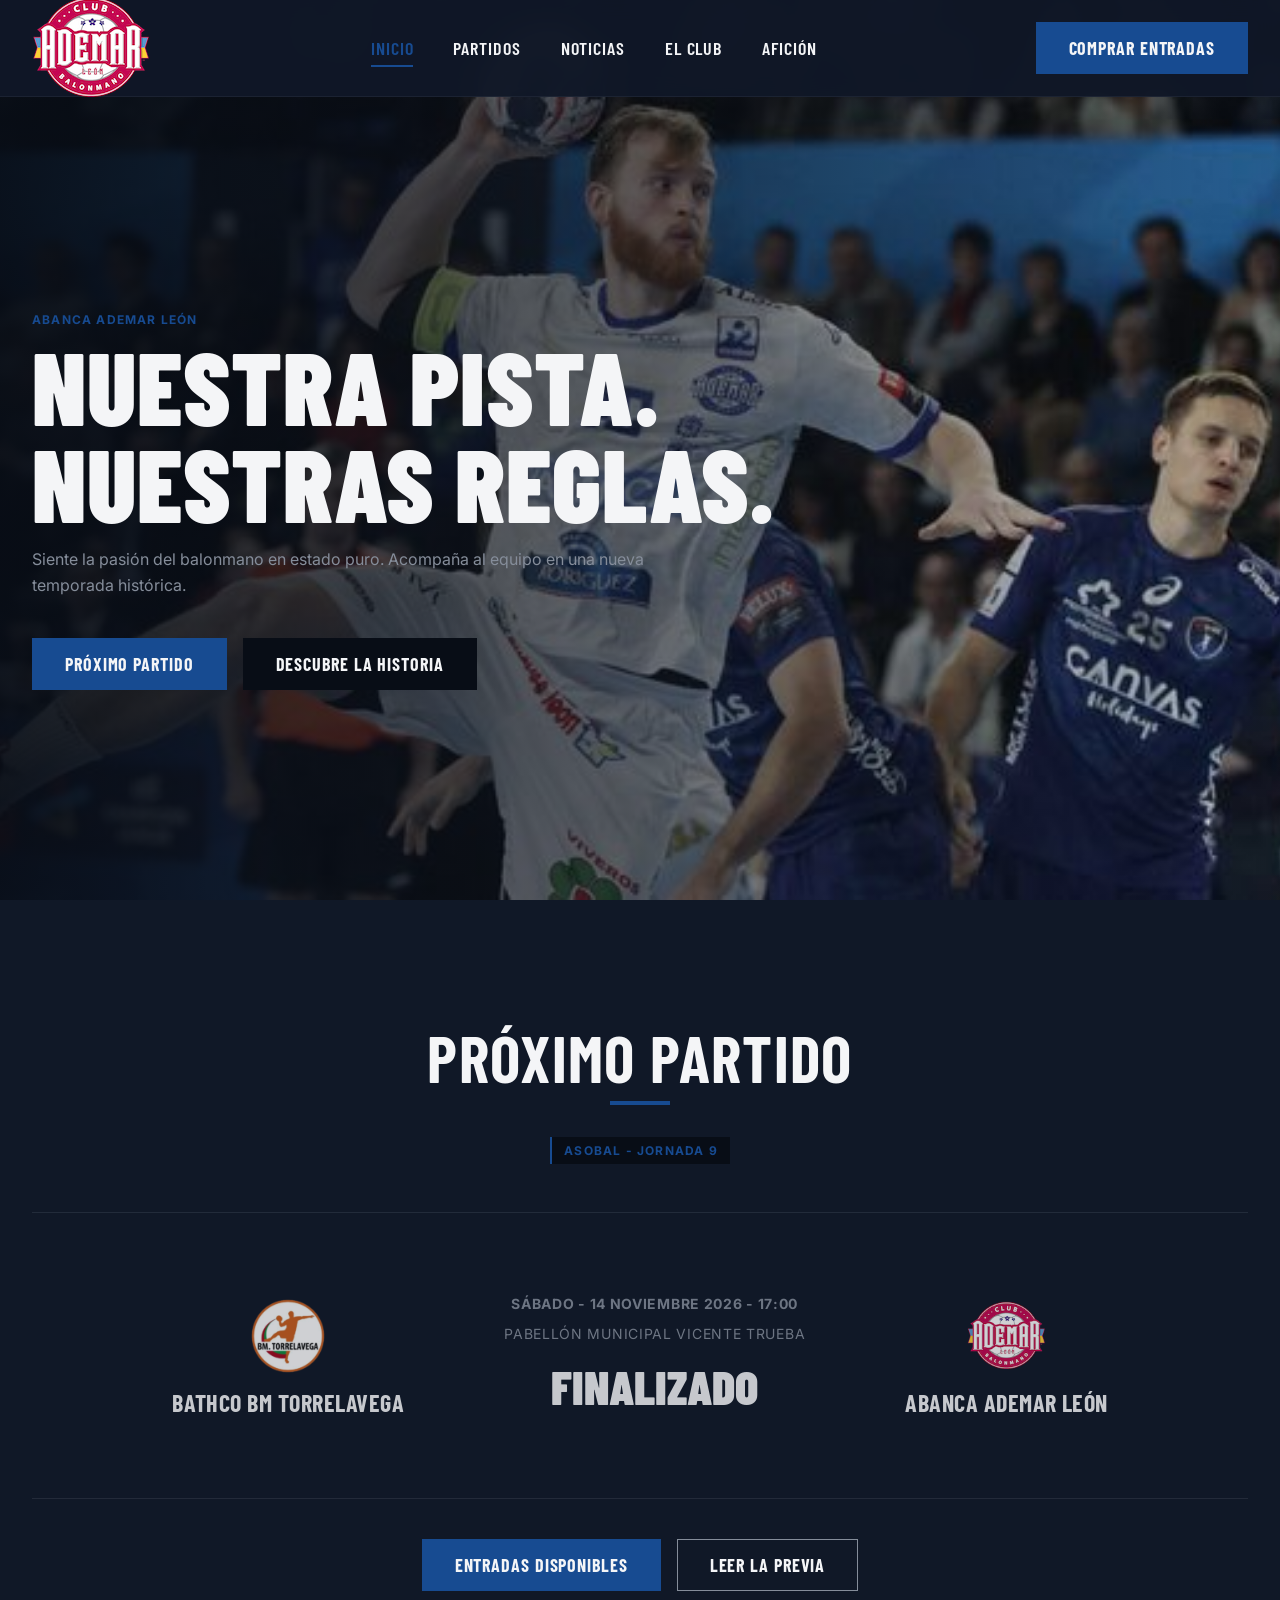
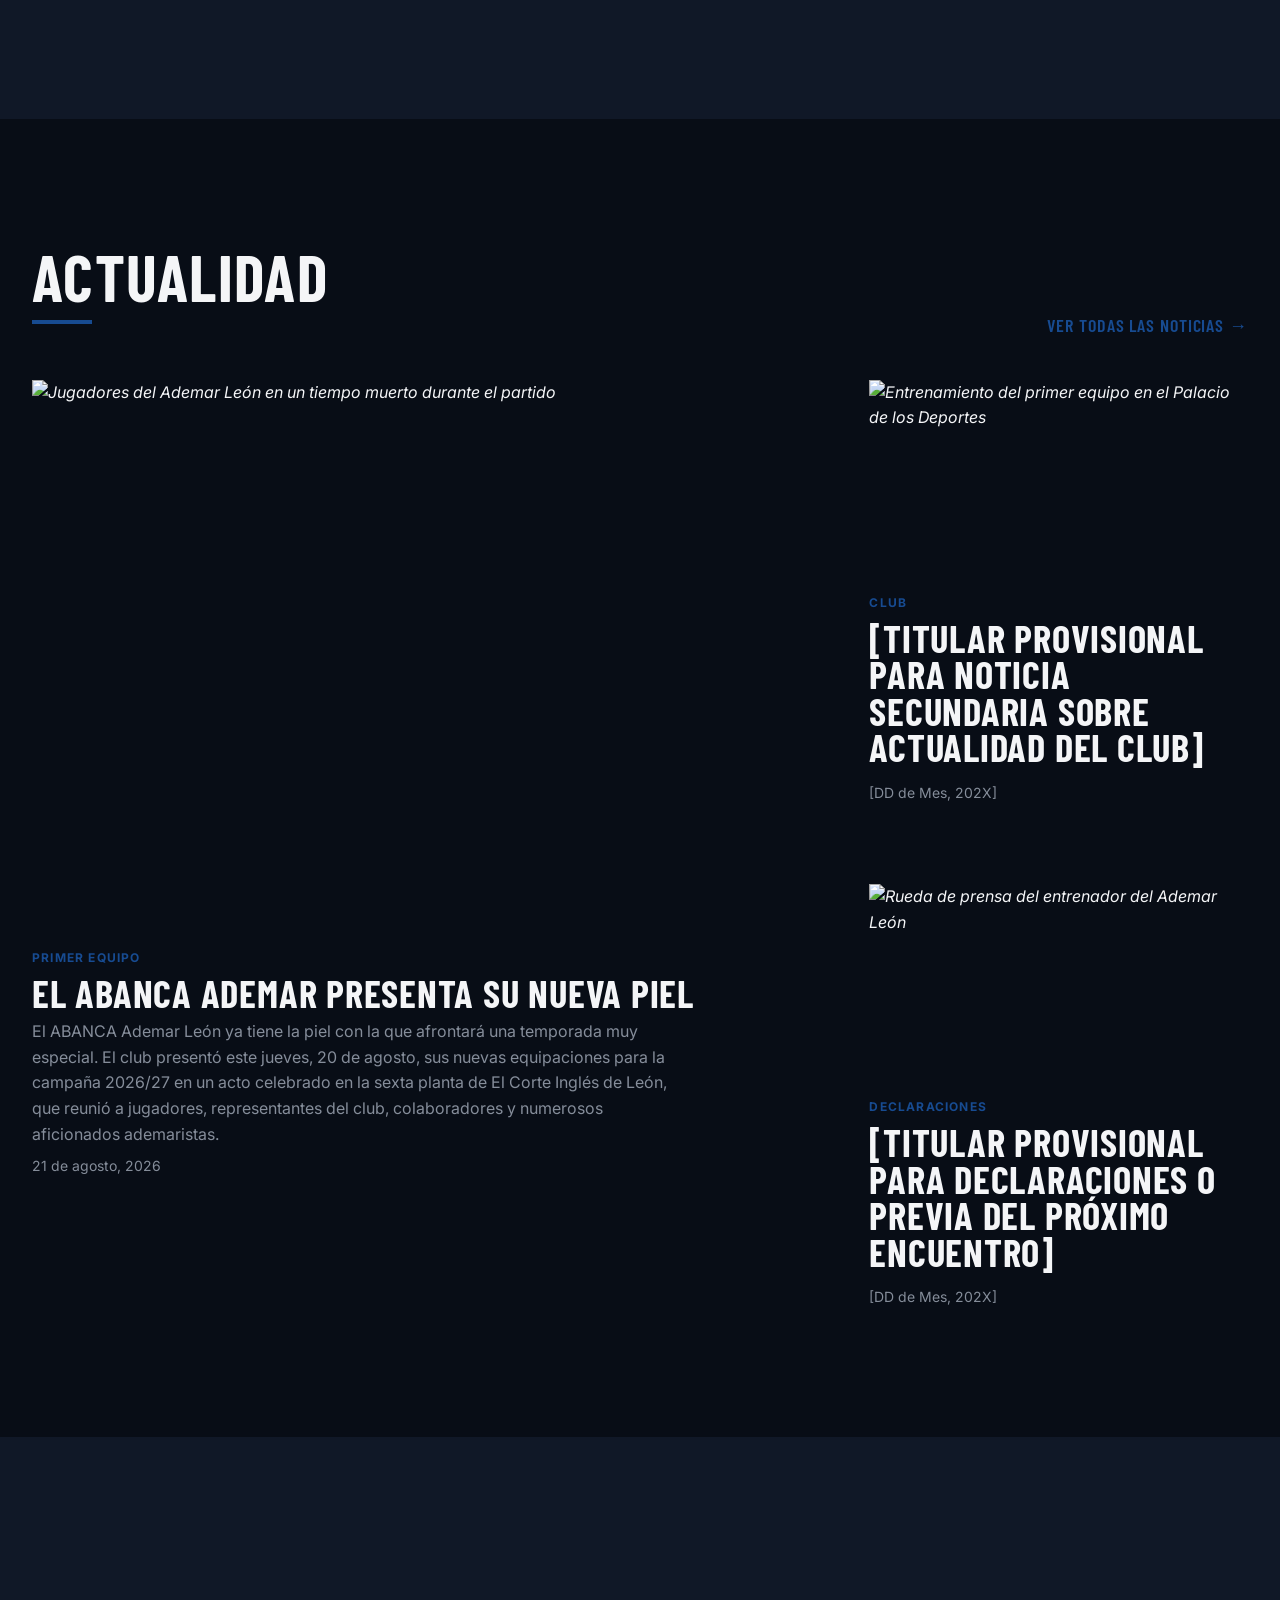
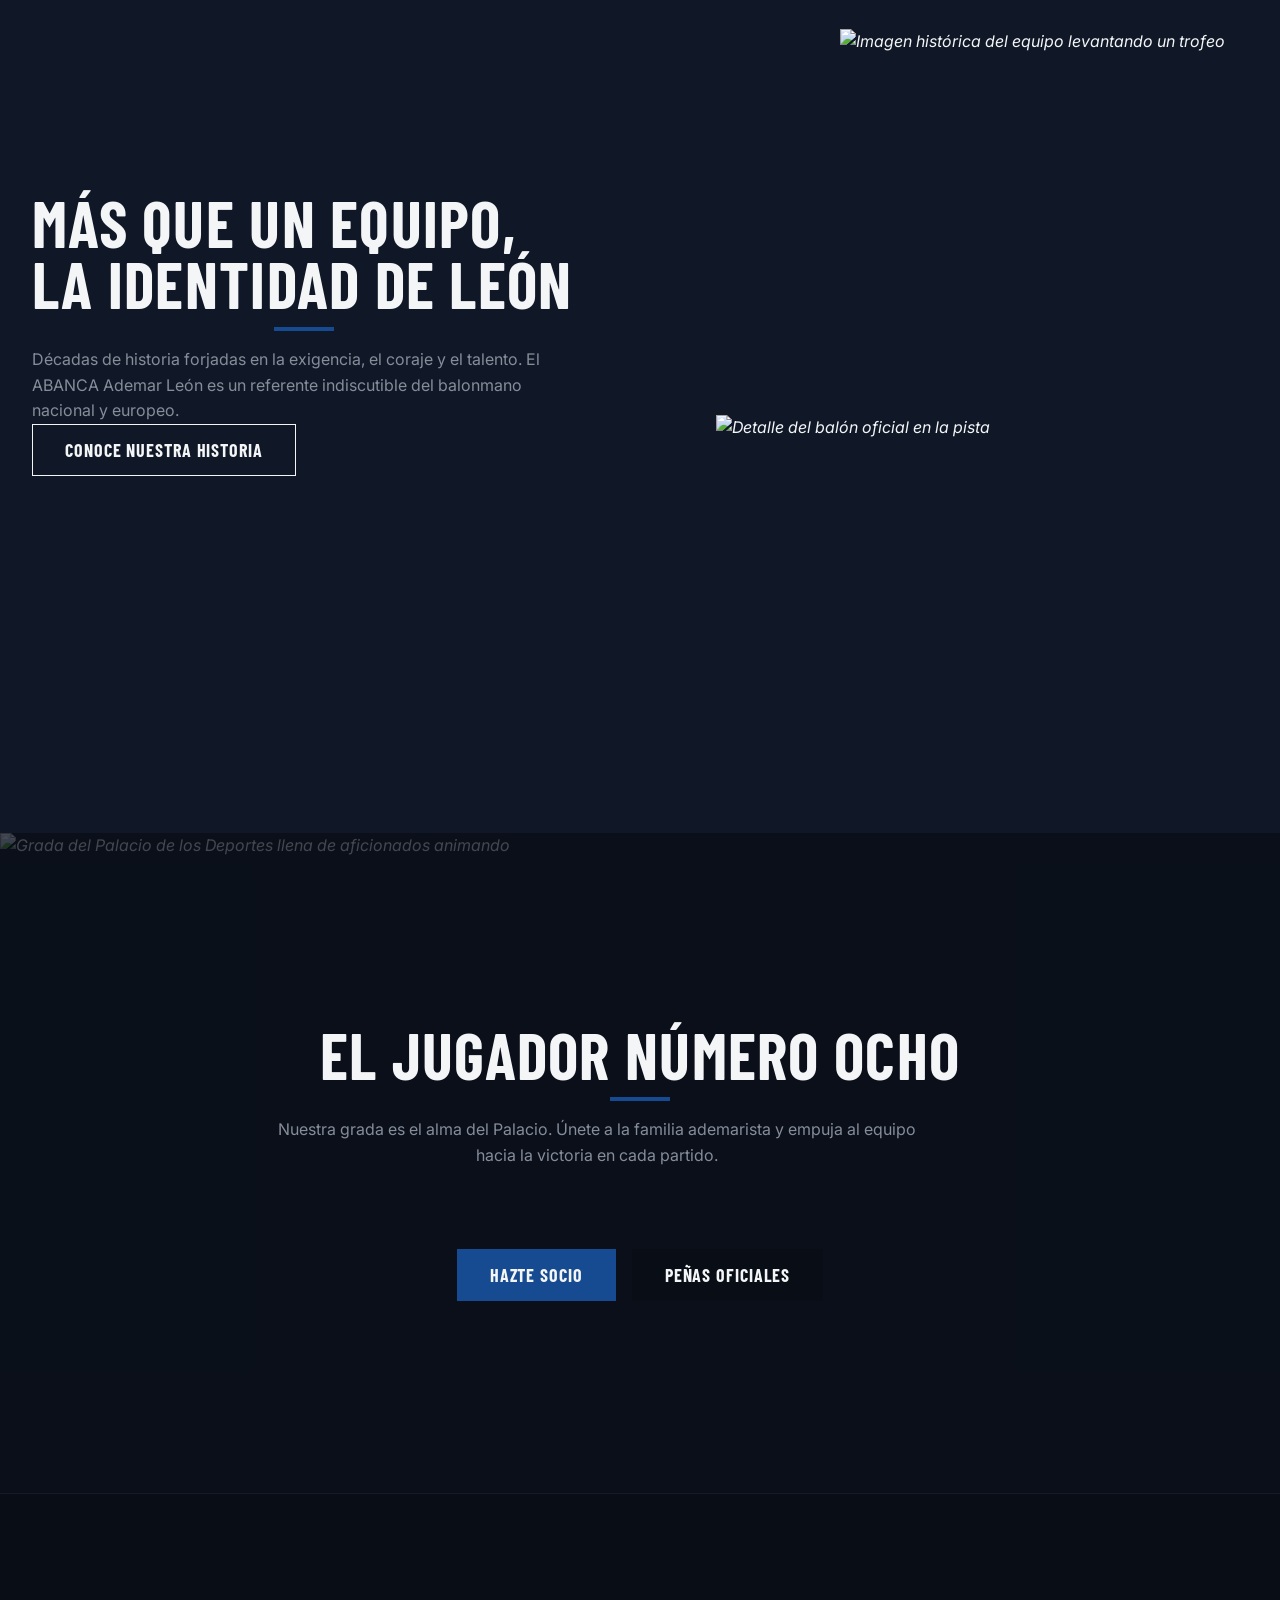
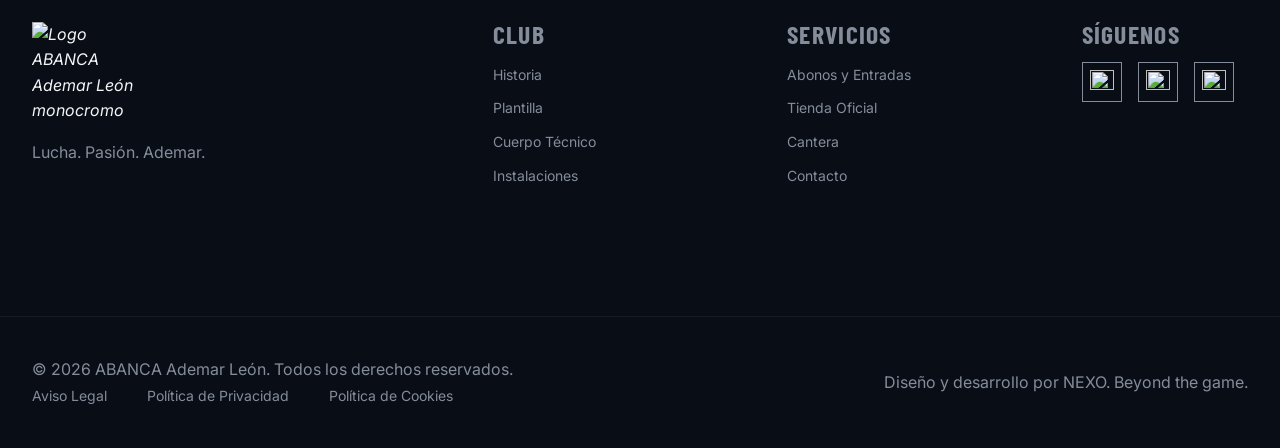
==== commit be7ac41f: "feat: implement interactive JS modules and fix HTML/CSS markup" ====
--- a/index.html
+++ b/index.html
@@ -4,10 +4,8 @@
     <meta charset="UTF-8">
     <meta name="viewport" content="width=device-width, initial-scale=1.0">
     <meta name="description" content="Rediseño conceptual del sitio web del ABANCA Ademar León, creado por el estudio NEXO.">
-    <!-- Ajuste 2: Theme color acorde a Midnight Navy -->
     <meta name="theme-color" content="#101827">
     
-    <!-- Ajuste 1: Title actualizado -->
     <title>ABANCA Ademar León | Rediseño Conceptual por NEXO</title>
 
     <!-- Tipografías: Barlow Condensed (Titulares) e Inter (Textos) -->
@@ -15,7 +13,7 @@
     <link rel="preconnect" href="https://fonts.gstatic.com" crossorigin>
     <link href="https://fonts.googleapis.com/css2?family=Barlow+Condensed:ital,wght@0,600;0,700;0,900;1,900&family=Inter:wght@400;500;600&display=swap" rel="stylesheet">
 
-    <!-- Referencias a los futuros archivos CSS -->
+    <!-- Hojas de estilo -->
     <link rel="stylesheet" href="css/main.css">
     <link rel="stylesheet" href="css/components.css">
     <link rel="stylesheet" href="css/responsive.css">
@@ -27,13 +25,10 @@
     =========================================== -->
     <header class="site-header">
         <div class="header-container">
-            <!-- Logo del Club -->
-            <a href="index.html" class="logo-link" aria-label="Volver a la página de inicio">
-                <!-- Imagen del header sin lazy loading por estar "above the fold" -->
+            <a href="#hero" class="logo-link" aria-label="Volver al inicio">
                 <img src="assets/images/logo.png" alt="Escudo oficial del ABANCA Ademar León" class="site-logo" width="120" height="60">
             </a>
 
-            <!-- Navegación Principal (Ajuste 3: ID añadido) -->
             <nav id="main-navigation" class="main-nav" aria-label="Navegación principal">
                 <ul class="nav-list">
                     <li><a href="#hero">Inicio</a></li>
@@ -44,10 +39,8 @@
                 </ul>
             </nav>
 
-            <!-- Acciones Header (CTA) -->
             <div class="header-actions">
-                <a href="#" class="btn btn-primary">Comprar Entradas</a>
-                <!-- Botón para menú móvil (Ajuste 3: aria-controls y aria-expanded) -->
+                <a href="#" class="btn btn-primary" data-integration="ticketing">Comprar Entradas</a>
                 <button type="button" class="mobile-menu-toggle" aria-expanded="false" aria-controls="main-navigation" aria-label="Abrir menú de navegación">
                     <span class="menu-icon" aria-hidden="true"></span>
                 </button>
@@ -59,14 +52,13 @@
          CONTENIDO PRINCIPAL
     =========================================== -->
     <main>
-
         <!-- 1. HERO SECTION -->
         <section id="hero" class="hero-section" aria-labelledby="hero-title">
             <div class="hero-image-wrapper">
-                <!-- Imagen hero: sin lazy loading y con dimensiones base -->
                 <img src="assets/images/hero-background.jpg" alt="Jugador del Ademar León lanzando" class="hero-bg-image" width="1920" height="1080">
             </div>
-            <div class="hero-content">
+
+            <div class="hero-content" data-reveal>
                 <span class="hero-subtitle">ABANCA Ademar León</span>
                 <h1 id="hero-title" class="hero-heading">NUESTRA PISTA.<br>NUESTRAS REGLAS.</h1>
                 <p class="hero-description">Siente la pasión del balonmano en estado puro. Acompaña al equipo en una nueva temporada histórica.</p>
@@ -79,85 +71,86 @@
 
         <!-- 2. PRÓXIMO PARTIDO -->
         <section id="next-match" class="match-section" aria-labelledby="match-title">
-            <div class="section-container">
+            <div class="section-container" data-reveal>
                 <header class="section-header">
                     <h2 id="match-title" class="section-heading">Próximo Partido</h2>
-                    <span class="match-competition"ASOBAL - Jornada 9</span>
+                    <span class="match-competition">ASOBAL - Jornada 9</span>
                 </header>
 
-                <div class="match-card">
+                <div class="match-card is-upcoming" data-match-card>
                     <div class="match-team team-local">
-                        <img src="assets/images/logo-torrelavega.png" alt="Escudo ABANCA Ademar León" class="team-shield" width="80" height="80" loading="lazy">
+                        <img src="assets/images/logo-torrelavega.png" alt="Escudo Bathco BM Torrelavega" class="team-shield" width="80" height="80" loading="lazy">
                         <h3 class="team-name">Bathco BM Torrelavega</h3>
                     </div>
                     
                     <div class="match-details">
-                        <time datetime="202X-XX-XXT19:00" class="match-date">Sábado - 14 noviembre 2026 - 17:00</time>
+                        <time datetime="2026-11-14T17:00:00+01:00" class="match-date">Sábado - 14 noviembre 2026 - 17:00</time>
                         <span class="match-venue">Pabellón Municipal Vicente Trueba</span>
-                        <div class="match-status">VS</div>
+                        <div class="match-status" aria-live="polite">VS</div>
+                        <div class="match-countdown" data-countdown aria-label="Cuenta atrás para el inicio del partido"></div>
                     </div>
 
                     <div class="match-team team-visitor">
-                        <img src="assets/images/logo.png" alt="Escudo del equipo rival" class="team-shield" width="80" height="80" loading="lazy">
+                        <img src="assets/images/logo.png" alt="Escudo ABANCA Ademar León" class="team-shield" width="80" height="80" loading="lazy">
                         <h3 class="team-name">ABANCA Ademar León</h3>
                     </div>
                 </div>
 
                 <div class="match-actions">
-                    <a href="#" class="btn btn-primary">Entradas disponibles</a>
-                    <a href="#" class="btn btn-outline">Leer la previa</a>
+                    <a href="#" class="btn btn-primary" data-integration="ticketing">Entradas disponibles</a>
+                    <a href="#" class="btn btn-outline" data-integration="match-preview">Leer la previa</a>
                 </div>
             </div>
         </section>
 
         <!-- 3. ÚLTIMAS NOTICIAS (Diseño Editorial) -->
         <section id="news" class="news-section" aria-labelledby="news-title">
-            <div class="section-container">
+            <div class="section-container" data-reveal>
                 <header class="section-header align-left">
                     <h2 id="news-title" class="section-heading">Actualidad</h2>
-                    <a href="#" class="view-all-link">Ver todas las noticias &rarr;</a>
+                    <a href="#" class="view-all-link" data-integration="news-archive">Ver todas las noticias &rarr;</a>
                 </header>
 
                 <div class="news-grid">
                     <!-- Noticia Principal (Destacada) -->
                     <article class="news-card featured-news">
-                        <a href="#" class="news-link">
+                        <a href="#" class="news-link" data-integration="news-article">
                             <figure class="news-image-wrapper">
-                                <img src="assets/images/news-placeholder-1.jpg" alt="Jugadores del Ademar León en un tiempo muerto durante el partido" class="news-image" width="800" height="600" loading="lazy">
+                                <img src="assets/images/" alt="Jugadores del Ademar León en un tiempo muerto durante el partido" class="news-image" width="800" height="600" loading="lazy">
                             </figure>
                             <div class="news-content">
                                 <span class="news-category">Primer Equipo</span>
-                                <h3 class="news-headline">[Titular Provisional de la Noticia Principal, máximo impacto y relevancia]</h3>
-                                <p class="news-excerpt">[Breve resumen provisional que acompaña a la noticia principal, dando contexto al titular y atrayendo al lector para hacer clic y leer más...]</p>
-                                <time datetime="202X-XX-XX" class="news-date">[DD de Mes, 202X]</time>
+                                <h3 class="news-headline">El ABANCA Ademar presenta su nueva piel</h3>
+                                <p class="news-excerpt">El ABANCA Ademar León ya tiene la piel con la que afrontará una temporada muy especial. El club presentó este jueves, 20 de agosto, sus nuevas equipaciones para la campaña 2026/27 en un acto celebrado en la sexta planta de El Corte Inglés de León, que reunió a jugadores, representantes del club, colaboradores y numerosos aficionados ademaristas.</p>
+                                <time datetime="2026-11-12" class="news-date">21 de agosto, 2026</time>
                             </div>
                         </a>
                     </article>
 
                     <!-- Noticia Secundaria 1 -->
                     <article class="news-card secondary-news">
-                        <a href="#" class="news-link">
+                        <a href="#" class="news-link" data-integration="news-article">
                             <figure class="news-image-wrapper">
                                 <img src="assets/images/news-placeholder-2.jpg" alt="Entrenamiento del primer equipo en el Palacio de los Deportes" class="news-image" width="600" height="400" loading="lazy">
                             </figure>
                             <div class="news-content">
                                 <span class="news-category">Club</span>
                                 <h3 class="news-headline">[Titular Provisional para noticia secundaria sobre actualidad del club]</h3>
-                                <time datetime="202X-XX-XX" class="news-date">[DD de Mes, 202X]</time>
+                                <time datetime="2026-11-11" class="news-date">[DD de Mes, 202X]</time>
                             </div>
                         </a>
                     </article>
 
                     <!-- Noticia Secundaria 2 -->
                     <article class="news-card secondary-news">
-                        <a href="#" class="news-link">
+                        <a href="#" class="news-link" data-integration="news-article">
                             <figure class="news-image-wrapper">
                                 <img src="assets/images/news-placeholder-3.jpg" alt="Rueda de prensa del entrenador del Ademar León" class="news-image" width="600" height="400" loading="lazy">
                             </figure>
                             <div class="news-content">
                                 <span class="news-category">Declaraciones</span>
                                 <h3 class="news-headline">[Titular Provisional para declaraciones o previa del próximo encuentro]</h3>
-                                <time datetime="202X-XX-XX" class="news-date">[DD de Mes, 202X]</time>
+                                <time datetime="2026-11-10" class="news-date">[DD de Mes, 202X]</time>
                             </div>
                         </a>
                     </article>
@@ -167,12 +160,13 @@
 
         <!-- 4. EL CLUB -->
         <section id="club" class="club-section" aria-labelledby="club-title">
-            <div class="club-layout">
+            <div class="club-layout" data-reveal>
                 <div class="club-text-content">
                     <h2 id="club-title" class="section-heading">Más que un equipo, la identidad de León</h2>
                     <p class="club-description">Décadas de historia forjadas en la exigencia, el coraje y el talento. El ABANCA Ademar León es un referente indiscutible del balonmano nacional y europeo.</p>
-                    <a href="#" class="btn btn-outline-light">Conoce nuestra historia</a>
-                </div>
+                    <a href="#" class="btn btn-outline-light" data-integration="club-history">Conoce nuestra historia</a>
+                </div>
+
                 <div class="club-image-gallery">
                     <img src="assets/images/club-history-placeholder-1.jpg" alt="Imagen histórica del equipo levantando un trofeo" class="gallery-img img-main" width="600" height="800" loading="lazy">
                     <img src="assets/images/club-history-placeholder-2.jpg" alt="Detalle del balón oficial en la pista" class="gallery-img img-secondary" width="400" height="300" loading="lazy">
@@ -185,16 +179,16 @@
             <div class="fans-bg-wrapper">
                 <img src="assets/images/fans-background.jpg" alt="Grada del Palacio de los Deportes llena de aficionados animando" class="fans-bg" width="1920" height="1080" loading="lazy">
             </div>
-            <div class="fans-content">
+
+            <div class="fans-content" data-reveal>
                 <h2 id="fans-title" class="section-heading">El jugador número ocho</h2>
                 <p class="fans-description">Nuestra grada es el alma del Palacio. Únete a la familia ademarista y empuja al equipo hacia la victoria en cada partido.</p>
                 <div class="fans-actions">
-                    <a href="#" class="btn btn-primary">Hazte Socio</a>
-                    <a href="#" class="btn btn-secondary">Peñas Oficiales</a>
-                </div>
-            </div>
-        </section>
-
+                    <a href="#" class="btn btn-primary" data-integration="membership">Hazte Socio</a>
+                    <a href="#" class="btn btn-secondary" data-integration="supporters">Peñas Oficiales</a>
+                </div>
+            </div>
+        </section>
     </main>
 
     <!-- ==========================================
@@ -202,7 +196,6 @@
     =========================================== -->
     <footer class="site-footer">
         <div class="footer-container">
-            
             <div class="footer-brand">
                 <img src="assets/images/logo-ademar-monochrome.svg" alt="Logo ABANCA Ademar León monocromo" class="footer-logo" width="120" height="60" loading="lazy">
                 <p class="footer-slogan">Lucha. Pasión. Ademar.</p>
@@ -211,34 +204,34 @@
             <div class="footer-links-group">
                 <h4 class="footer-heading">Club</h4>
                 <ul class="footer-list">
-                    <li><a href="#">Historia</a></li>
-                    <li><a href="#">Plantilla</a></li>
-                    <li><a href="#">Cuerpo Técnico</a></li>
-                    <li><a href="#">Instalaciones</a></li>
+                    <li><a href="#" data-integration="club-page">Historia</a></li>
+                    <li><a href="#" data-integration="club-page">Plantilla</a></li>
+                    <li><a href="#" data-integration="club-page">Cuerpo Técnico</a></li>
+                    <li><a href="#" data-integration="club-page">Instalaciones</a></li>
                 </ul>
             </div>
 
             <div class="footer-links-group">
                 <h4 class="footer-heading">Servicios</h4>
                 <ul class="footer-list">
-                    <li><a href="#">Abonos y Entradas</a></li>
-                    <li><a href="#">Tienda Oficial</a></li>
-                    <li><a href="#">Cantera</a></li>
-                    <li><a href="#">Contacto</a></li>
+                    <li><a href="#" data-integration="ticketing">Abonos y Entradas</a></li>
+                    <li><a href="#" data-integration="store">Tienda Oficial</a></li>
+                    <li><a href="#" data-integration="academy">Cantera</a></li>
+                    <li><a href="#" data-integration="contact">Contacto</a></li>
                 </ul>
             </div>
 
             <div class="footer-social">
                 <h4 class="footer-heading">Síguenos</h4>
                 <ul class="social-list">
-                    <li><a href="#" aria-label="Perfil oficial en Twitter / X">
-                        <img src="assets/icons/icon-twitter.svg" alt="Icono Twitter" aria-hidden="true" width="24" height="24" loading="lazy">
+                    <li><a href="#" data-integration="social" aria-label="Perfil oficial en Twitter / X">
+                        <img src="assets/icons/icon-twitter.svg" alt="" aria-hidden="true" width="24" height="24" loading="lazy">
                     </a></li>
-                    <li><a href="#" aria-label="Perfil oficial en Instagram">
-                        <img src="assets/icons/icon-instagram.svg" alt="Icono Instagram" aria-hidden="true" width="24" height="24" loading="lazy">
+                    <li><a href="#" data-integration="social" aria-label="Perfil oficial en Instagram">
+                        <img src="assets/icons/icon-instagram.svg" alt="" aria-hidden="true" width="24" height="24" loading="lazy">
                     </a></li>
-                    <li><a href="#" aria-label="Canal oficial en YouTube">
-                        <img src="assets/icons/icon-youtube.svg" alt="Icono YouTube" aria-hidden="true" width="24" height="24" loading="lazy">
+                    <li><a href="#" data-integration="social" aria-label="Canal oficial en YouTube">
+                        <img src="assets/icons/icon-youtube.svg" alt="" aria-hidden="true" width="24" height="24" loading="lazy">
                     </a></li>
                 </ul>
             </div>
@@ -246,22 +239,37 @@
 
         <div class="footer-bottom">
             <div class="footer-legal">
-                <p>&copy; 202X ABANCA Ademar León. Todos los derechos reservados.</p>
+                <p>&copy; <span data-current-year>2026</span> ABANCA Ademar León. Todos los derechos reservados.</p>
                 <ul class="legal-list">
-                    <li><a href="#">Aviso Legal</a></li>
-                    <li><a href="#">Política de Privacidad</a></li>
-                    <li><a href="#">Política de Cookies</a></li>
+                    <li><a href="#" data-integration="legal">Aviso Legal</a></li>
+                    <li><a href="#" data-integration="legal">Política de Privacidad</a></li>
+                    <li><a href="#" data-integration="legal">Política de Cookies</a></li>
                 </ul>
             </div>
             
             <!-- Firma de NEXO -->
             <div class="footer-credits">
-                <p>Diseño y desarrollo por <a href="#" target="_blank" rel="noopener noreferrer">NEXO</a>. Beyond the game.</p>
+                <p>Diseño y desarrollo por <a href="#hero">NEXO</a>. Beyond the game.</p>
             </div>
         </div>
     </footer>
 
-    <!-- Referencia al futuro archivo JavaScript -->
+    <!-- Modal Editorial para enlaces pendientes de integración externa -->
+    <div id="nexo-info-modal" class="nexo-modal" role="dialog" aria-modal="true" aria-labelledby="nexo-modal-title" hidden>
+        <div class="nexo-modal-backdrop" data-modal-close></div>
+        <div class="nexo-modal-dialog">
+            <div class="nexo-modal-header">
+                <span class="nexo-modal-tag">NEXO // MÓDULO EN INTEGRACIÓN</span>
+                <button type="button" class="nexo-modal-close" data-modal-close aria-label="Cerrar ventana informativa">&times;</button>
+            </div>
+            <h3 id="nexo-modal-title" class="nexo-modal-title">Sección disponible próximamente</h3>
+            <p id="nexo-modal-body" class="nexo-modal-body"></p>
+            <div class="nexo-modal-actions">
+                <button type="button" class="btn btn-primary" data-modal-close>Entendido</button>
+            </div>
+        </div>
+    </div>
+
     <script src="js/main.js" defer></script>
 </body>
 </html>
--- a/css/components.css
+++ b/css/components.css
@@ -491,4 +491,175 @@
 
 .news-link:hover .news-headline {
   color: var(--color-brand-blue);
+}
+
+/* ==========================================================================
+   H. ESTADOS DINÁMICOS Y MÓDULOS JS (NEXO)
+   ========================================================================== */
+
+/* Estado de header al hacer scroll */
+.site-header {
+  transition: background-color var(--transition-fast), box-shadow var(--transition-fast);
+}
+
+.site-header.is-scrolled {
+  background-color: rgba(8, 13, 22, 0.98);
+  box-shadow: 0 8px 30px rgba(0, 0, 0, 0.45);
+}
+
+/* Animación botón hamburguesa -> X */
+.mobile-menu-toggle[aria-expanded="true"] .menu-icon {
+  background-color: transparent;
+}
+
+.mobile-menu-toggle[aria-expanded="true"] .menu-icon::before {
+  top: 0;
+  transform: rotate(45deg);
+}
+
+.mobile-menu-toggle[aria-expanded="true"] .menu-icon::after {
+  top: 0;
+  transform: rotate(-45deg);
+}
+
+/* Cuenta atrás del próximo partido */
+.match-countdown {
+  display: inline-flex;
+  align-items: center;
+  gap: 0.75rem;
+  margin-top: var(--space-xs);
+  padding: 0.4rem 0.9rem;
+  background-color: var(--color-bg-darker);
+  border: 1px solid rgba(133, 141, 154, 0.25);
+  font-family: var(--font-heading);
+  font-size: 1.125rem;
+  font-weight: 700;
+  letter-spacing: 0.06em;
+  text-transform: uppercase;
+  color: var(--color-text-light);
+}
+
+.match-countdown[hidden] {
+  display: none;
+}
+
+.countdown-unit {
+  display: inline-flex;
+  align-items: baseline;
+  gap: 0.25rem;
+}
+
+.countdown-value {
+  color: var(--color-brand-blue);
+  font-size: 1.35rem;
+  font-weight: 900;
+}
+
+.countdown-label {
+  font-size: 0.75rem;
+  color: var(--color-text-muted);
+}
+
+.countdown-sep {
+  color: rgba(133, 141, 154, 0.4);
+}
+
+/* Animaciones de aparición progresiva (Intersection Observer) */
+.js-enabled [data-reveal] {
+  opacity: 0;
+  transform: translateY(20px);
+  transition: opacity var(--transition-smooth), transform var(--transition-smooth);
+}
+
+.js-enabled [data-reveal].is-revealed {
+  opacity: 1;
+  transform: translateY(0);
+}
+
+@media (prefers-reduced-motion: reduce) {
+  .js-enabled [data-reveal] {
+    opacity: 1;
+    transform: none;
+  }
+}
+
+/* Modal editorial para integraciones externas */
+.nexo-modal {
+  position: fixed;
+  inset: 0;
+  z-index: 200;
+  display: flex;
+  align-items: center;
+  justify-content: center;
+  padding: var(--space-sm);
+}
+
+.nexo-modal[hidden] {
+  display: none;
+}
+
+.nexo-modal-backdrop {
+  position: absolute;
+  inset: 0;
+  background-color: rgba(8, 13, 22, 0.85);
+  backdrop-filter: blur(6px);
+}
+
+.nexo-modal-dialog {
+  position: relative;
+  z-index: 1;
+  width: 100%;
+  max-width: 520px;
+  background-color: var(--color-bg-main);
+  border: 1px solid rgba(133, 141, 154, 0.25);
+  border-top: 4px solid var(--color-brand-blue);
+  padding: var(--space-md);
+  box-shadow: 0 24px 60px rgba(0, 0, 0, 0.65);
+}
+
+.nexo-modal-header {
+  display: flex;
+  align-items: center;
+  justify-content: space-between;
+  margin-bottom: var(--space-sm);
+}
+
+.nexo-modal-tag {
+  font-family: var(--font-body);
+  font-size: 0.75rem;
+  font-weight: 700;
+  letter-spacing: 0.1em;
+  text-transform: uppercase;
+  color: var(--color-brand-blue);
+}
+
+.nexo-modal-close {
+  width: 36px;
+  height: 36px;
+  display: inline-flex;
+  align-items: center;
+  justify-content: center;
+  font-size: 1.75rem;
+  line-height: 1;
+  color: var(--color-text-muted);
+  cursor: pointer;
+  transition: color var(--transition-fast);
+}
+
+.nexo-modal-close:hover {
+  color: var(--color-text-light);
+}
+
+.nexo-modal-title {
+  margin-bottom: var(--space-xs);
+}
+
+.nexo-modal-body {
+  margin-bottom: var(--space-md);
+  color: var(--color-text-muted);
+}
+
+.nexo-modal-actions {
+  display: flex;
+  justify-content: flex-end;
 }
--- a/css/responsive.css
+++ b/css/responsive.css
@@ -72,8 +72,37 @@
 /* Mobile & Tablet (Hasta 1199px) - Gestión de visibilidad del menú */
 @media (max-width: 1199px) {
   .main-nav {
-    display: none; /* Se oculta a la espera de ser activado por JS */
-  }
+    position: fixed;
+    top: 72px;
+    left: 0;
+    right: 0;
+    background-color: rgba(8, 13, 22, 0.98);
+    border-bottom: 1px solid rgba(133, 141, 154, 0.2);
+    padding: var(--space-md) var(--container-padding);
+    display: none;
+  }
+
+  .main-nav.is-open {
+    display: block;
+  }
+
+  .main-nav .nav-list {
+    flex-direction: column;
+    align-items: flex-start;
+    gap: var(--space-sm);
+  }
+
+  .main-nav .nav-list a {
+    display: block;
+    width: 100%;
+    font-size: 1.5rem;
+    padding: 0.5rem 0;
+  }
+}
+
+/* Bloqueo de scroll cuando el menú móvil o modal están abiertos */
+body.has-overlay-open {
+  overflow: hidden;
 }
 
 /* Desktop (1200px en adelante) */
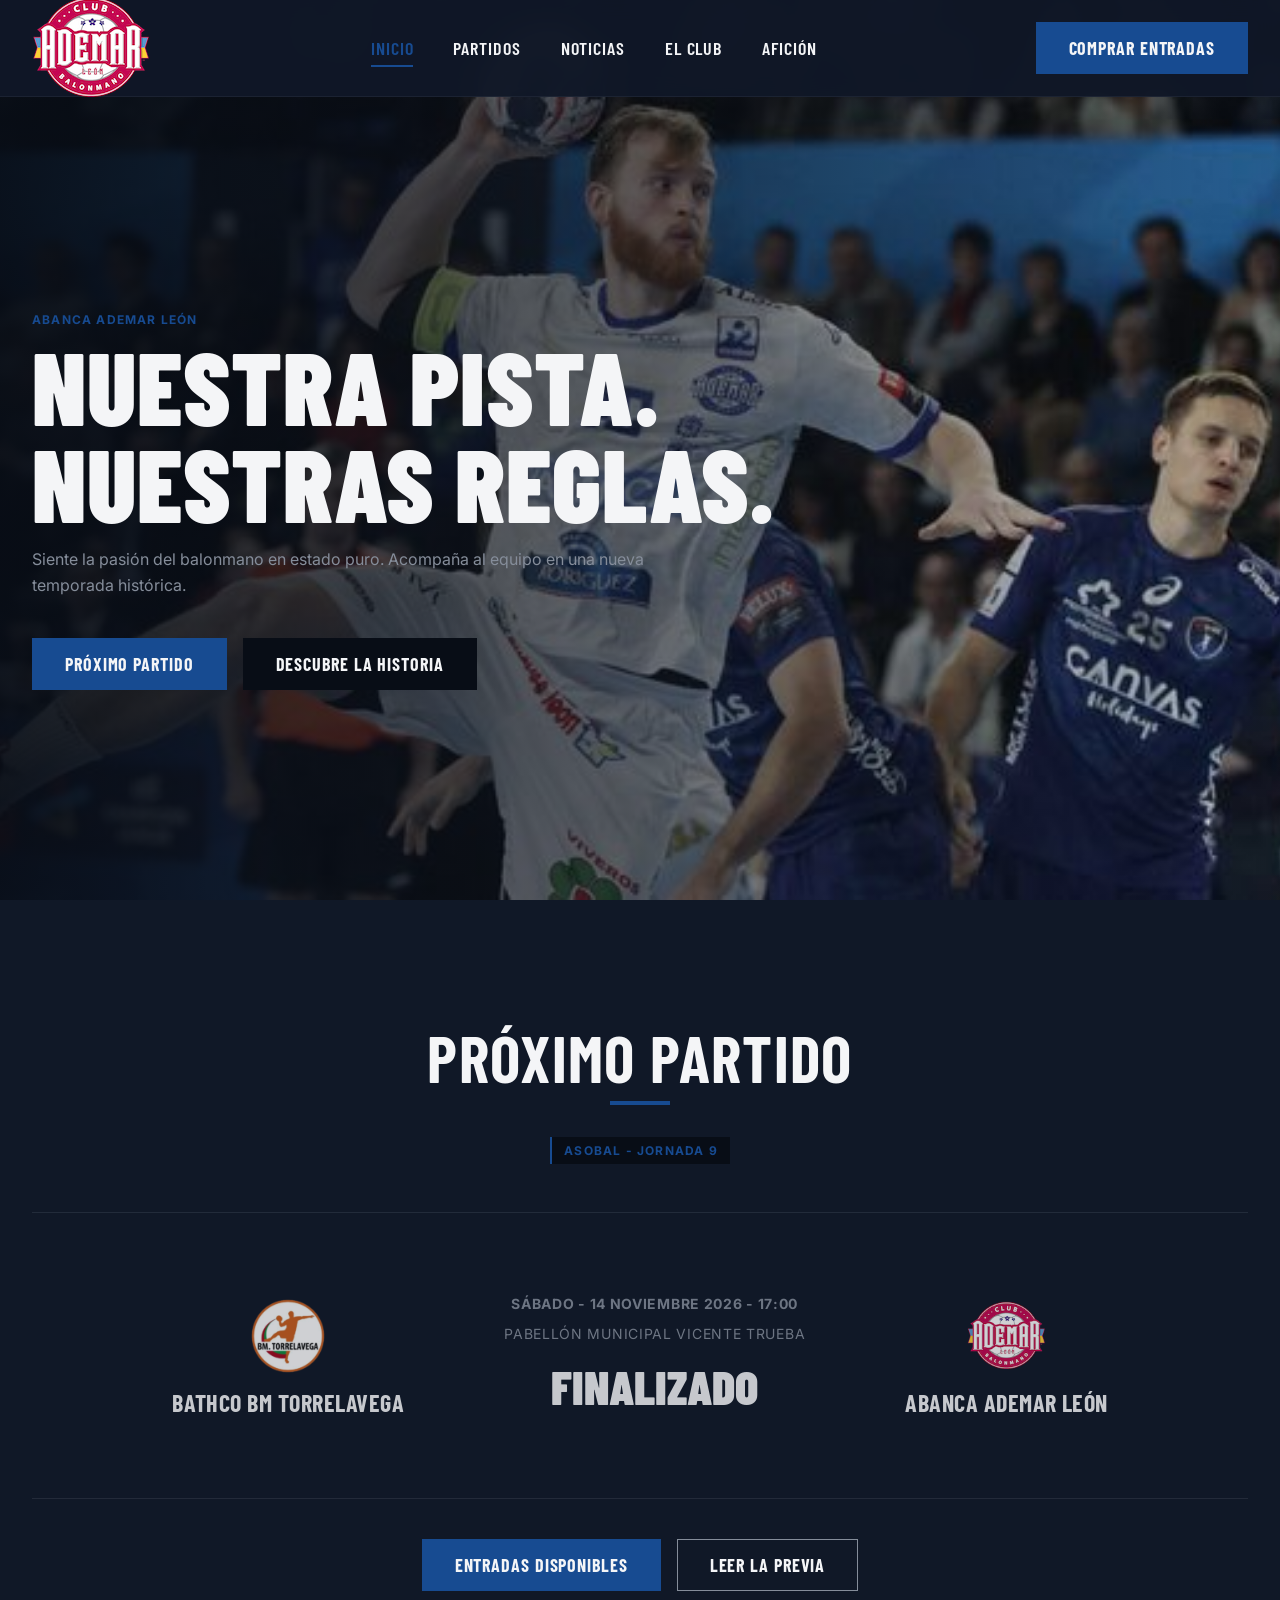
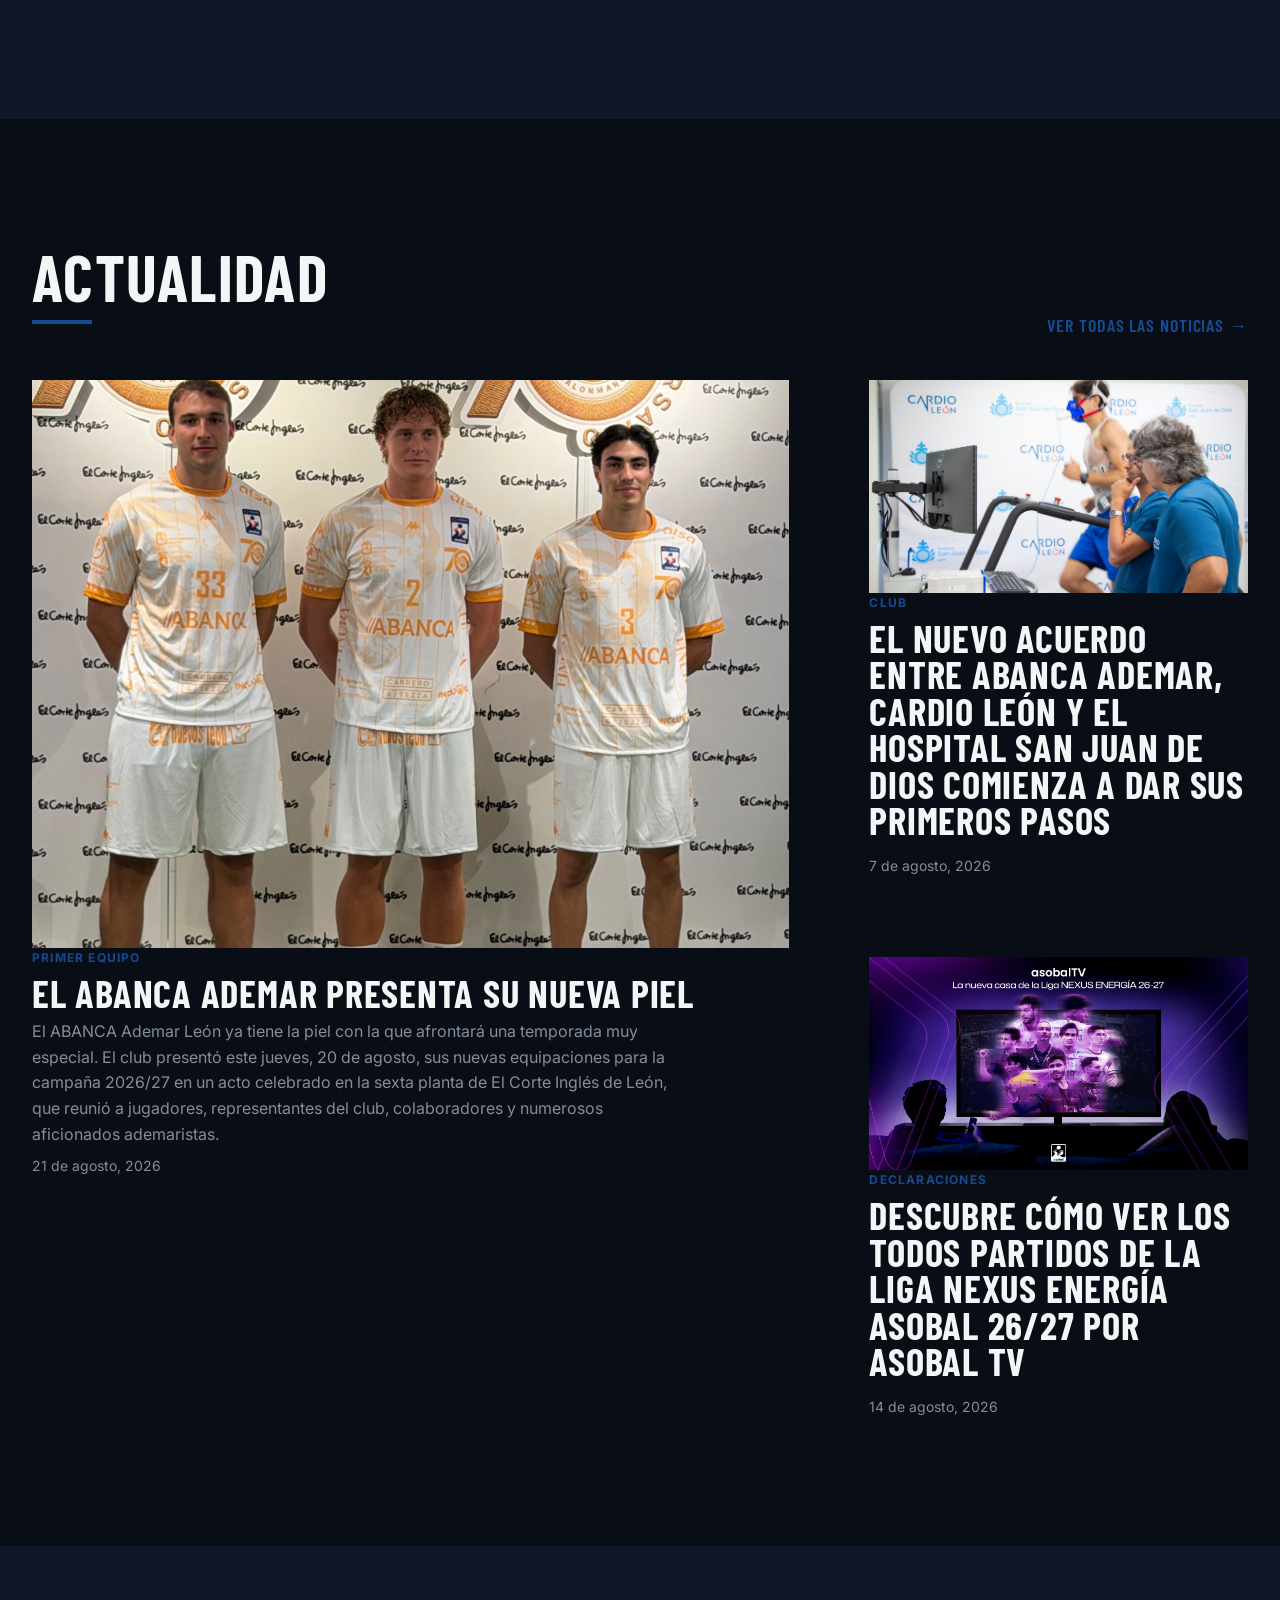
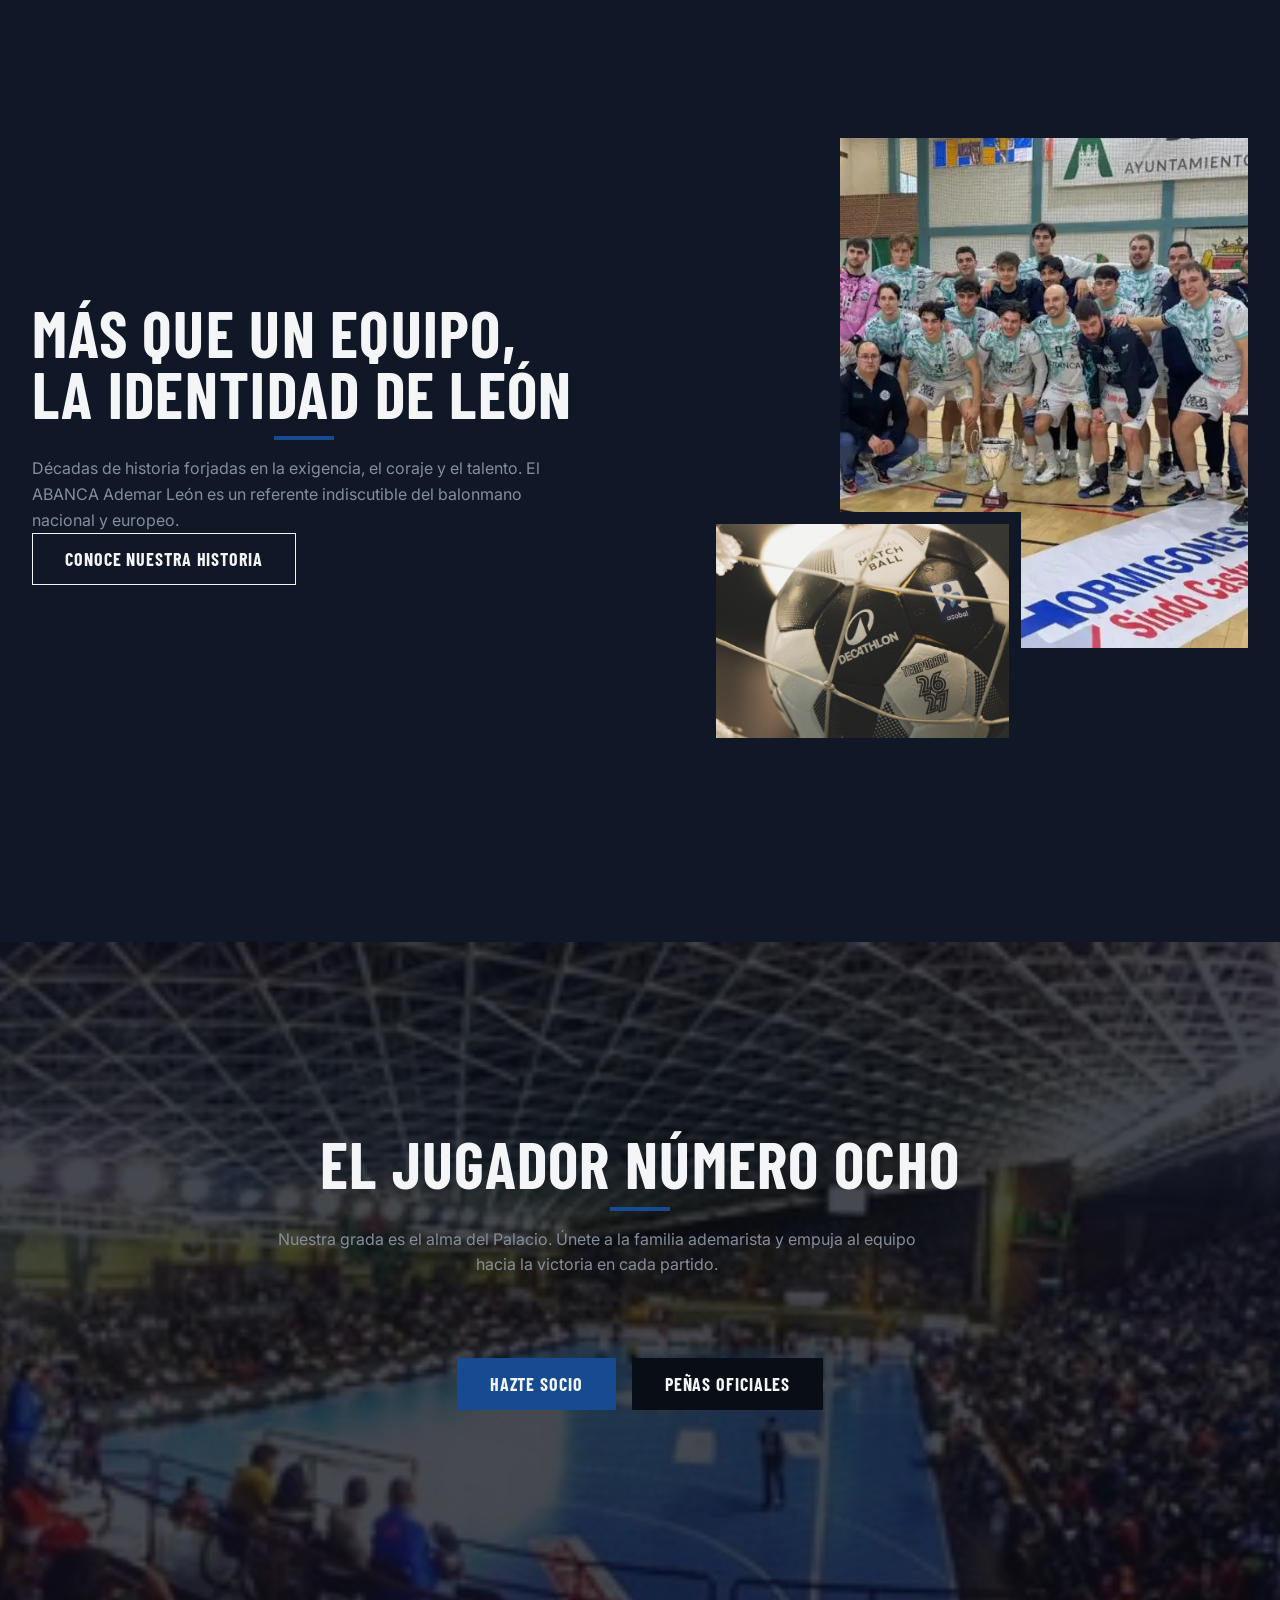
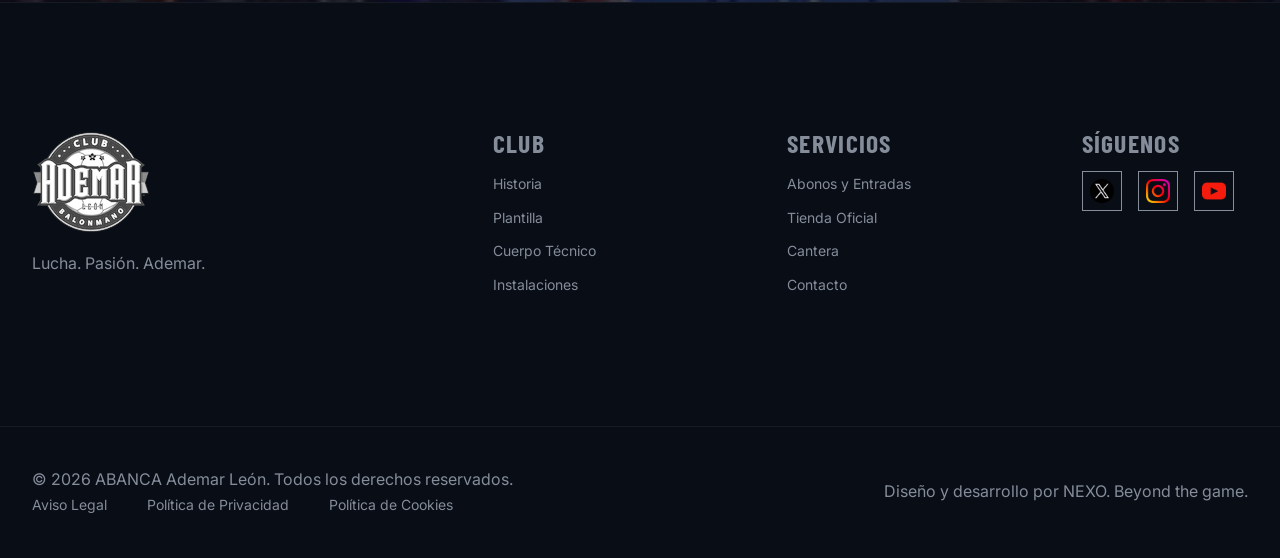
==== commit a2449a4d: "feat(assets): add website images" ====
--- a/index.html
+++ b/index.html
@@ -116,7 +116,7 @@
                     <article class="news-card featured-news">
                         <a href="#" class="news-link" data-integration="news-article">
                             <figure class="news-image-wrapper">
-                                <img src="assets/images/" alt="Jugadores del Ademar León en un tiempo muerto durante el partido" class="news-image" width="800" height="600" loading="lazy">
+                                <img src="assets/images/presentacion-ropa.jpg" alt="Jugadores del Ademar León presentando la equipación" class="news-image" width="800" height="600" loading="lazy">
                             </figure>
                             <div class="news-content">
                                 <span class="news-category">Primer Equipo</span>
@@ -131,12 +131,12 @@
                     <article class="news-card secondary-news">
                         <a href="#" class="news-link" data-integration="news-article">
                             <figure class="news-image-wrapper">
-                                <img src="assets/images/news-placeholder-2.jpg" alt="Entrenamiento del primer equipo en el Palacio de los Deportes" class="news-image" width="600" height="400" loading="lazy">
+                                <img src="assets/images/acuerdo-hospital.jpeg" alt="Acuerdo con Cardio León y Hospital San Juan de Dios" class="news-image" width="600" height="400" loading="lazy">
                             </figure>
                             <div class="news-content">
                                 <span class="news-category">Club</span>
-                                <h3 class="news-headline">[Titular Provisional para noticia secundaria sobre actualidad del club]</h3>
-                                <time datetime="2026-11-11" class="news-date">[DD de Mes, 202X]</time>
+                                <h3 class="news-headline">El nuevo acuerdo entre ABANCA Ademar, Cardio León y el Hospital San Juan de Dios comienza a dar sus primeros pasos</h3>
+                                <time datetime="2026-11-11" class="news-date">7 de agosto, 2026</time>
                             </div>
                         </a>
                     </article>
@@ -145,12 +145,12 @@
                     <article class="news-card secondary-news">
                         <a href="#" class="news-link" data-integration="news-article">
                             <figure class="news-image-wrapper">
-                                <img src="assets/images/news-placeholder-3.jpg" alt="Rueda de prensa del entrenador del Ademar León" class="news-image" width="600" height="400" loading="lazy">
+                                <img src="assets/images/asobal-tv.png" alt="Anuncio de ASOBAL TV" class="news-image" width="600" height="400" loading="lazy">
                             </figure>
                             <div class="news-content">
                                 <span class="news-category">Declaraciones</span>
-                                <h3 class="news-headline">[Titular Provisional para declaraciones o previa del próximo encuentro]</h3>
-                                <time datetime="2026-11-10" class="news-date">[DD de Mes, 202X]</time>
+                                <h3 class="news-headline">Descubre cómo ver los todos partidos de la Liga NEXUS ENERGÍA ASOBAL 26/27 por ASOBAL TV</h3>
+                                <time datetime="2026-11-10" class="news-date">14 de agosto, 2026</time>
                             </div>
                         </a>
                     </article>
@@ -168,8 +168,8 @@
                 </div>
 
                 <div class="club-image-gallery">
-                    <img src="assets/images/club-history-placeholder-1.jpg" alt="Imagen histórica del equipo levantando un trofeo" class="gallery-img img-main" width="600" height="800" loading="lazy">
-                    <img src="assets/images/club-history-placeholder-2.jpg" alt="Detalle del balón oficial en la pista" class="gallery-img img-secondary" width="400" height="300" loading="lazy">
+                    <img src="assets/images/levantando-trofeo.webp" alt="Imagen histórica del equipo levantando un trofeo" class="gallery-img img-main" width="600" height="800" loading="lazy">
+                    <img src="assets/images/balon-asobal.jpg" alt="Detalle del balón oficial en la pista" class="gallery-img img-secondary" width="400" height="300" loading="lazy">
                 </div>
             </div>
         </section>
@@ -177,7 +177,7 @@
         <!-- 5. AFICIÓN -->
         <section id="fans" class="fans-section" aria-labelledby="fans-title">
             <div class="fans-bg-wrapper">
-                <img src="assets/images/fans-background.jpg" alt="Grada del Palacio de los Deportes llena de aficionados animando" class="fans-bg" width="1920" height="1080" loading="lazy">
+                <img src="assets/images/palacio-deportes.jpg" alt="Grada del Palacio de los Deportes llena de aficionados animando" class="fans-bg" width="1920" height="1080" loading="lazy">
             </div>
 
             <div class="fans-content" data-reveal>
@@ -197,7 +197,7 @@
     <footer class="site-footer">
         <div class="footer-container">
             <div class="footer-brand">
-                <img src="assets/images/logo-ademar-monochrome.svg" alt="Logo ABANCA Ademar León monocromo" class="footer-logo" width="120" height="60" loading="lazy">
+                <img src="assets/images/logo-monochrome.png" alt="Logo ABANCA Ademar León monocromo" class="footer-logo" width="120" height="60" loading="lazy">
                 <p class="footer-slogan">Lucha. Pasión. Ademar.</p>
             </div>
 
@@ -225,13 +225,13 @@
                 <h4 class="footer-heading">Síguenos</h4>
                 <ul class="social-list">
                     <li><a href="#" data-integration="social" aria-label="Perfil oficial en Twitter / X">
-                        <img src="assets/icons/icon-twitter.svg" alt="" aria-hidden="true" width="24" height="24" loading="lazy">
+                        <img src="assets/images/logo-x.png" alt="" aria-hidden="true" width="24" height="24" loading="lazy">
                     </a></li>
                     <li><a href="#" data-integration="social" aria-label="Perfil oficial en Instagram">
-                        <img src="assets/icons/icon-instagram.svg" alt="" aria-hidden="true" width="24" height="24" loading="lazy">
+                        <img src="assets/images/logo-insta.png" alt="" aria-hidden="true" width="24" height="24" loading="lazy">
                     </a></li>
                     <li><a href="#" data-integration="social" aria-label="Canal oficial en YouTube">
-                        <img src="assets/icons/icon-youtube.svg" alt="" aria-hidden="true" width="24" height="24" loading="lazy">
+                        <img src="assets/images/logo-yt.png" alt="" aria-hidden="true" width="24" height="24" loading="lazy">
                     </a></li>
                 </ul>
             </div>
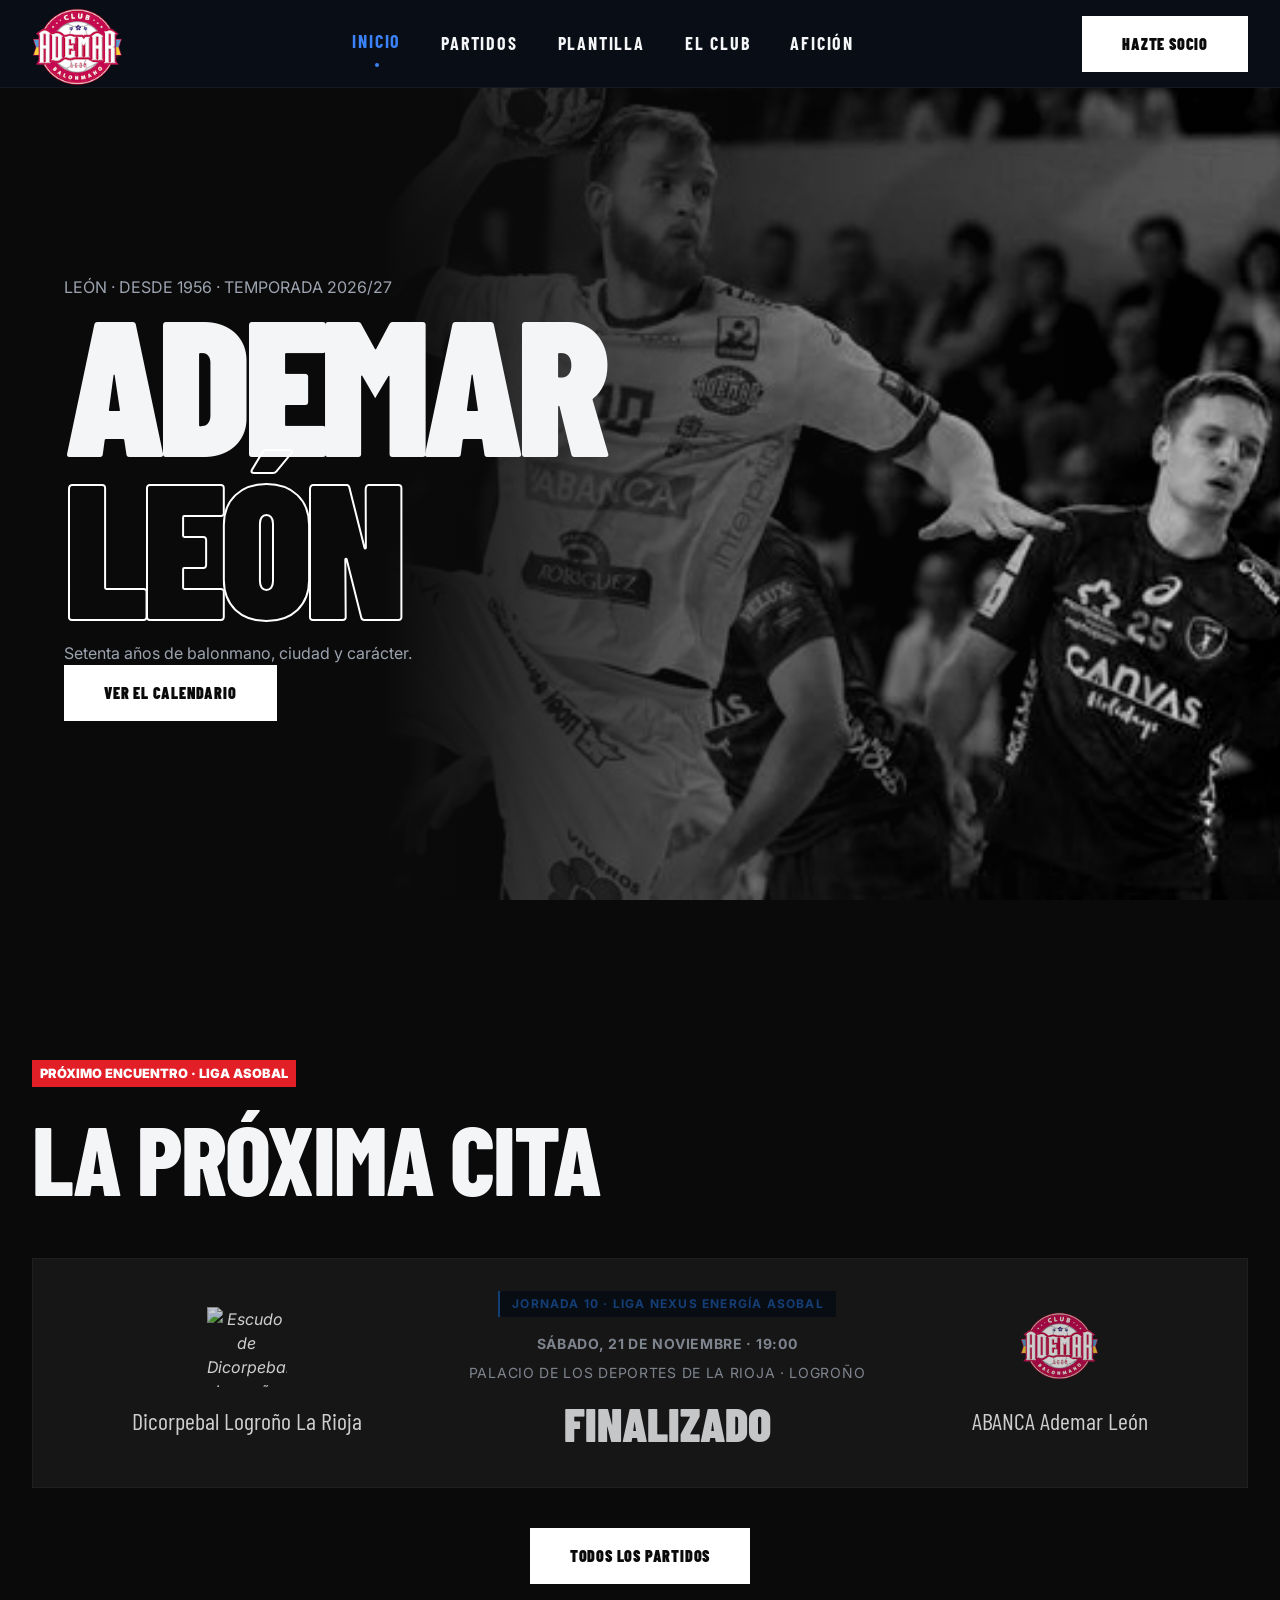
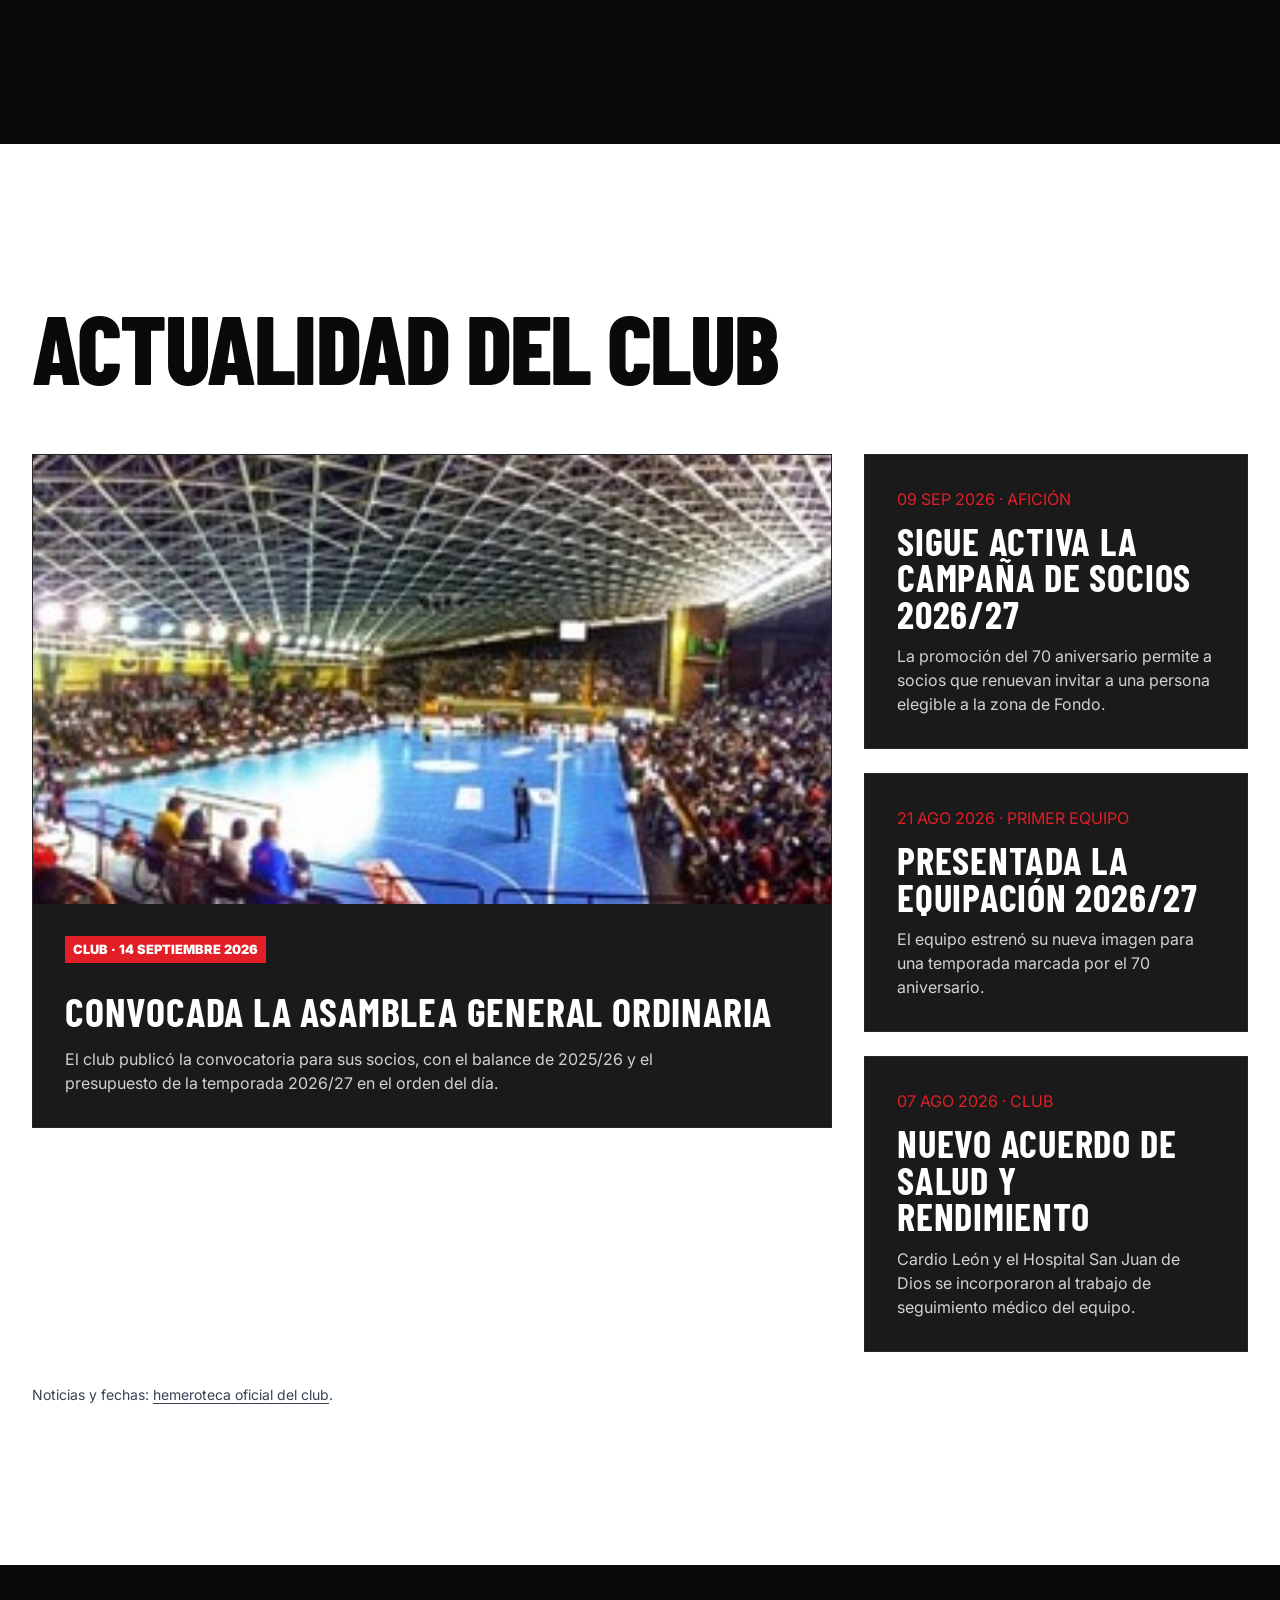
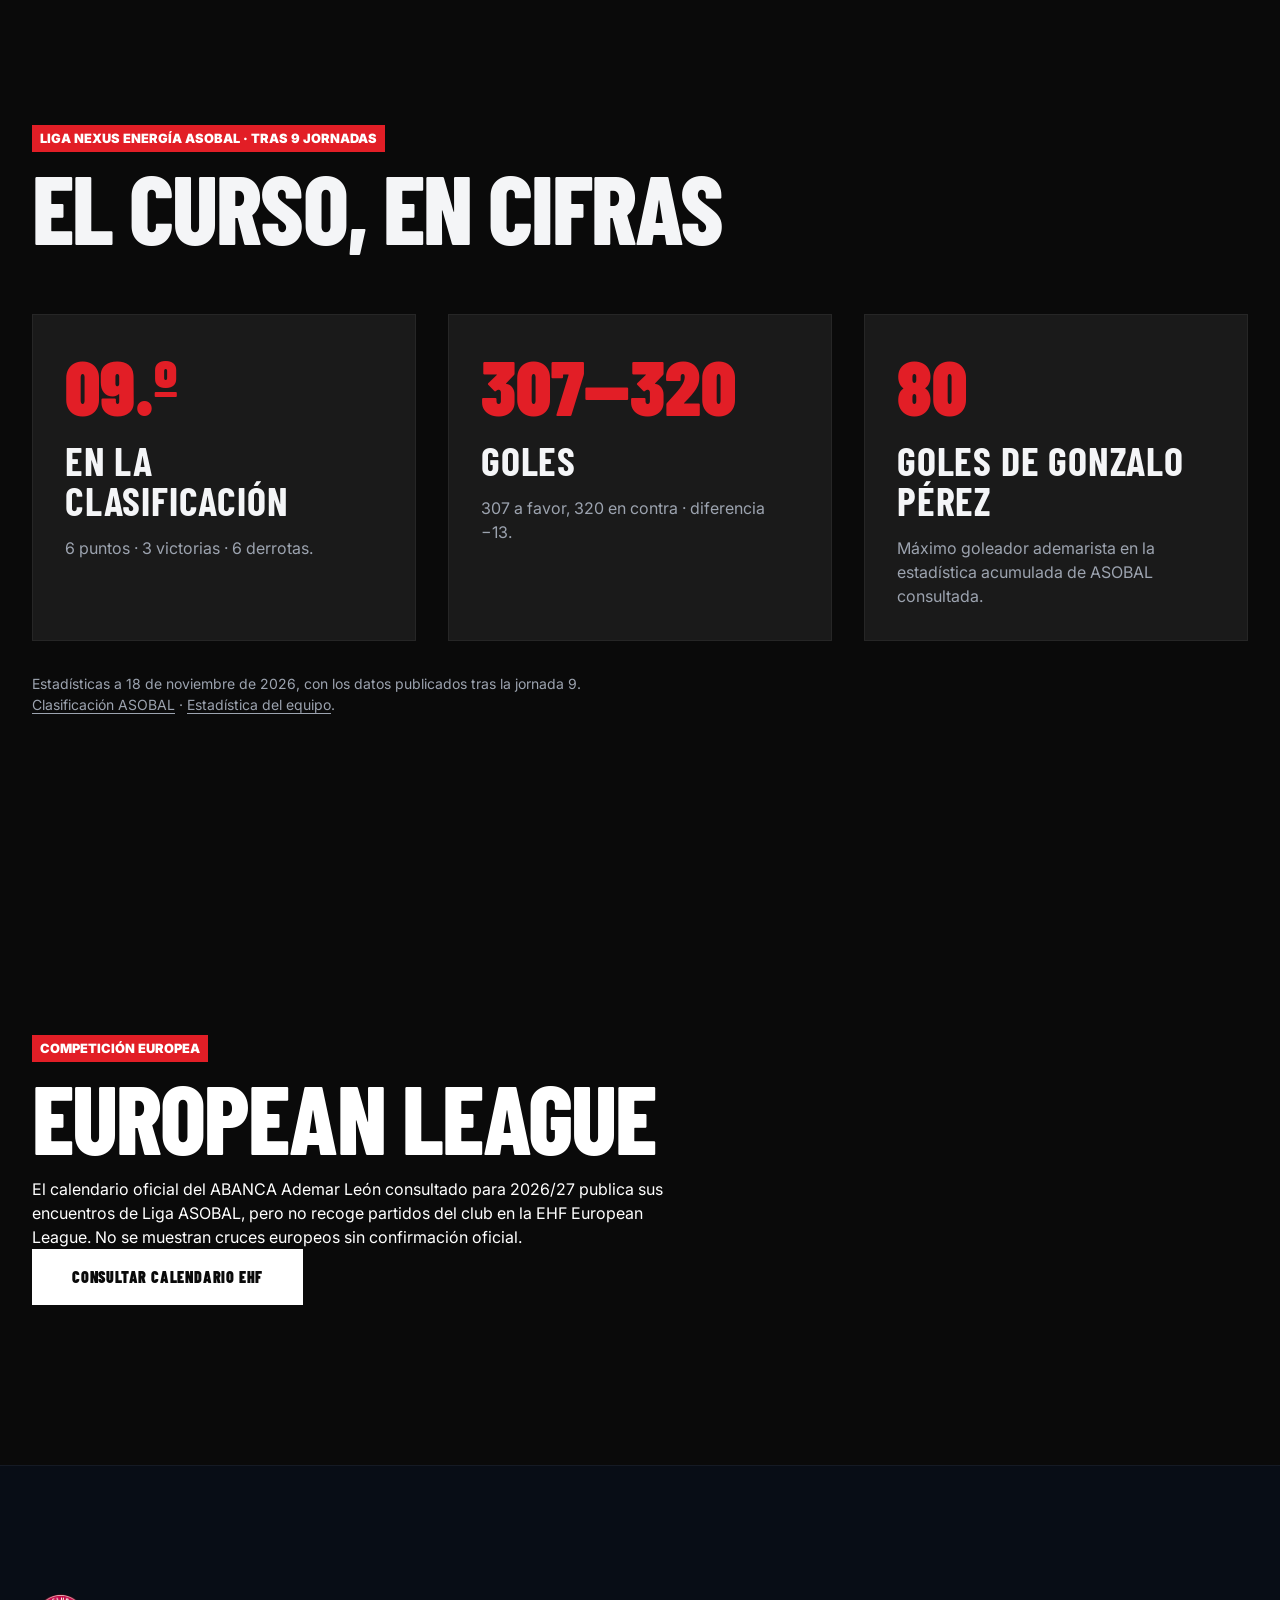
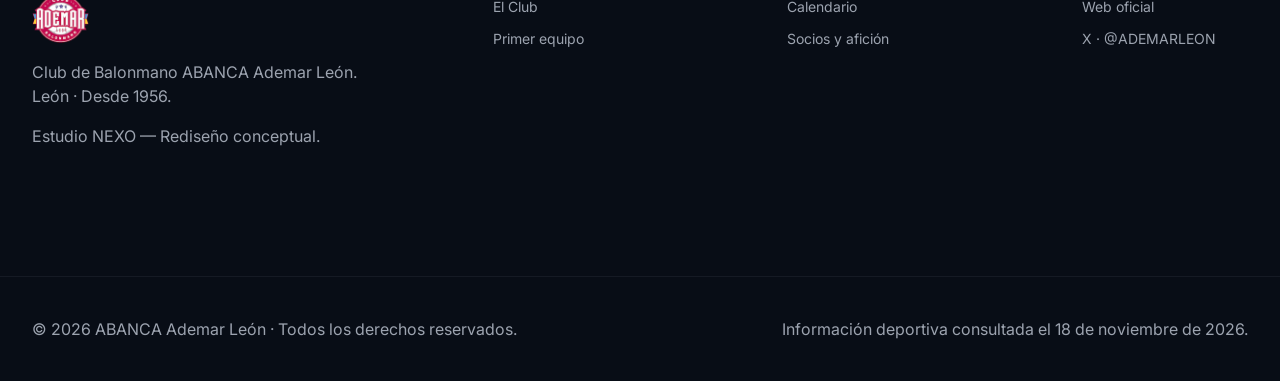
==== commit 02a6c071: "feat(web): completar páginas del Ademar para la temporada 2026/27" ====
--- a/index.html
+++ b/index.html
@@ -3,273 +3,221 @@
 <head>
     <meta charset="UTF-8">
     <meta name="viewport" content="width=device-width, initial-scale=1.0">
-    <meta name="description" content="Rediseño conceptual del sitio web del ABANCA Ademar León, creado por el estudio NEXO.">
-    <meta name="theme-color" content="#101827">
-    
-    <title>ABANCA Ademar León | Rediseño Conceptual por NEXO</title>
-
-    <!-- Tipografías: Barlow Condensed (Titulares) e Inter (Textos) -->
+    <meta name="description" content="Actualidad, calendario y temporada 2026/27 del ABANCA Ademar León.">
+    <title>ABANCA ADEMAR LEÓN | INICIO</title>
     <link rel="preconnect" href="https://fonts.googleapis.com">
     <link rel="preconnect" href="https://fonts.gstatic.com" crossorigin>
-    <link href="https://fonts.googleapis.com/css2?family=Barlow+Condensed:ital,wght@0,600;0,700;0,900;1,900&family=Inter:wght@400;500;600&display=swap" rel="stylesheet">
-
-    <!-- Hojas de estilo -->
+    <link href="https://fonts.googleapis.com/css2?family=Barlow+Condensed:ital,wght@0,900;1,900&family=Inter:wght@400;700;900&display=swap" rel="stylesheet">
     <link rel="stylesheet" href="css/main.css">
     <link rel="stylesheet" href="css/components.css">
     <link rel="stylesheet" href="css/responsive.css">
+    <link rel="stylesheet" href="css/elite.css">
 </head>
-<body>
-
-    <!-- ==========================================
-         HEADER & NAVEGACIÓN
-    =========================================== -->
+<body class="elite-mode">
     <header class="site-header">
         <div class="header-container">
-            <a href="#hero" class="logo-link" aria-label="Volver al inicio">
-                <img src="assets/images/logo.png" alt="Escudo oficial del ABANCA Ademar León" class="site-logo" width="120" height="60">
+            <a href="index.html" class="logo-link" aria-label="ABANCA Ademar León, inicio">
+                <img src="assets/images/logo.png" alt="Escudo del ABANCA Ademar León" class="site-logo">
             </a>
-
-            <nav id="main-navigation" class="main-nav" aria-label="Navegación principal">
+            <button class="mobile-menu-toggle" type="button" aria-controls="main-navigation" aria-expanded="false" aria-label="Abrir menú de navegación">
+                <span class="menu-icon" aria-hidden="true"></span>
+            </button>
+            <nav class="main-nav" id="main-navigation" aria-label="Navegación principal">
                 <ul class="nav-list">
-                    <li><a href="#hero">Inicio</a></li>
-                    <li><a href="#next-match">Partidos</a></li>
-                    <li><a href="#news">Noticias</a></li>
-                    <li><a href="#club">El Club</a></li>
-                    <li><a href="#fans">Afición</a></li>
+                    <li><a href="index.html" class="is-active" aria-current="page">Inicio</a></li>
+                    <li><a href="partidos.html">Partidos</a></li>
+                    <li><a href="plantilla-equipo.html">Plantilla</a></li>
+                    <li><a href="club.html">El Club</a></li>
+                    <li><a href="aficion.html">Afición</a></li>
                 </ul>
             </nav>
-
             <div class="header-actions">
-                <a href="#" class="btn btn-primary" data-integration="ticketing">Comprar Entradas</a>
-                <button type="button" class="mobile-menu-toggle" aria-expanded="false" aria-controls="main-navigation" aria-label="Abrir menú de navegación">
-                    <span class="menu-icon" aria-hidden="true"></span>
-                </button>
+                <a href="aficion.html" class="btn-elite">Hazte socio</a>
             </div>
         </div>
     </header>
 
-    <!-- ==========================================
-         CONTENIDO PRINCIPAL
-    =========================================== -->
     <main>
-        <!-- 1. HERO SECTION -->
-        <section id="hero" class="hero-section" aria-labelledby="hero-title">
-            <div class="hero-image-wrapper">
-                <img src="assets/images/hero-background.jpg" alt="Jugador del Ademar León lanzando" class="hero-bg-image" width="1920" height="1080">
-            </div>
-
-            <div class="hero-content" data-reveal>
-                <span class="hero-subtitle">ABANCA Ademar León</span>
-                <h1 id="hero-title" class="hero-heading">NUESTRA PISTA.<br>NUESTRAS REGLAS.</h1>
-                <p class="hero-description">Siente la pasión del balonmano en estado puro. Acompaña al equipo en una nueva temporada histórica.</p>
-                <div class="hero-buttons">
-                    <a href="#next-match" class="btn btn-primary">Próximo Partido</a>
-                    <a href="#club" class="btn btn-secondary">Descubre la Historia</a>
-                </div>
-            </div>
-        </section>
-
-        <!-- 2. PRÓXIMO PARTIDO -->
-        <section id="next-match" class="match-section" aria-labelledby="match-title">
-            <div class="section-container" data-reveal>
-                <header class="section-header">
-                    <h2 id="match-title" class="section-heading">Próximo Partido</h2>
-                    <span class="match-competition">ASOBAL - Jornada 9</span>
-                </header>
-
-                <div class="match-card is-upcoming" data-match-card>
-                    <div class="match-team team-local">
-                        <img src="assets/images/logo-torrelavega.png" alt="Escudo Bathco BM Torrelavega" class="team-shield" width="80" height="80" loading="lazy">
-                        <h3 class="team-name">Bathco BM Torrelavega</h3>
-                    </div>
-                    
+        <section class="hero-elite" aria-labelledby="home-title">
+            <div class="hero-bg-overlay" aria-hidden="true"></div>
+            <img src="assets/images/hero-background.jpg" alt="" class="hero-img-full">
+            <div class="hero-container">
+                <p class="hero-lead">LEÓN · DESDE 1956 · TEMPORADA 2026/27</p>
+                <h1 class="text-huge" id="home-title">
+                    <span class="block">ADEMAR</span>
+                    <span class="block outline">LEÓN</span>
+                </h1>
+                <div class="hero-cta-group">
+                    <p class="hero-lead">Setenta años de balonmano, ciudad y carácter.</p>
+                    <a href="partidos.html" class="btn-elite">Ver el calendario</a>
+                </div>
+            </div>
+        </section>
+
+        <section class="section-padding" aria-labelledby="next-match-title">
+            <div class="section-container">
+                <div class="section-header align-left">
+                    <p class="tag-red">PRÓXIMO ENCUENTRO · LIGA ASOBAL</p>
+                    <h2 class="text-title" id="next-match-title">LA PRÓXIMA CITA</h2>
+                </div>
+                <article class="match-card is-upcoming card-elite" data-match-card aria-label="Próximo partido del ABANCA Ademar León">
+                    <div class="match-team">
+                        <img src="https://www.ademar.com/wp-content/uploads/2020/08/LOG-70x70.png" alt="Escudo de Dicorpebal Logroño La Rioja" class="team-shield">
+                        <span class="team-name">Dicorpebal Logroño La Rioja</span>
+                    </div>
                     <div class="match-details">
-                        <time datetime="2026-11-14T17:00:00+01:00" class="match-date">Sábado - 14 noviembre 2026 - 17:00</time>
-                        <span class="match-venue">Pabellón Municipal Vicente Trueba</span>
-                        <div class="match-status" aria-live="polite">VS</div>
-                        <div class="match-countdown" data-countdown aria-label="Cuenta atrás para el inicio del partido"></div>
-                    </div>
-
-                    <div class="match-team team-visitor">
-                        <img src="assets/images/logo.png" alt="Escudo ABANCA Ademar León" class="team-shield" width="80" height="80" loading="lazy">
-                        <h3 class="team-name">ABANCA Ademar León</h3>
-                    </div>
-                </div>
-
+                        <span class="match-competition">Jornada 10 · Liga NEXUS ENERGÍA ASOBAL</span>
+                        <time class="match-date" datetime="2026-11-21T19:00:00+01:00">Sábado, 21 de noviembre · 19:00</time>
+                        <p class="match-venue">Palacio de los Deportes de La Rioja · Logroño</p>
+                        <p class="match-status">VS</p>
+                        <div class="match-countdown" data-countdown aria-live="polite"></div>
+                    </div>
+                    <div class="match-team">
+                        <img src="assets/images/logo.png" alt="Escudo del ABANCA Ademar León" class="team-shield">
+                        <span class="team-name">ABANCA Ademar León</span>
+                    </div>
+                </article>
                 <div class="match-actions">
-                    <a href="#" class="btn btn-primary" data-integration="ticketing">Entradas disponibles</a>
-                    <a href="#" class="btn btn-outline" data-integration="match-preview">Leer la previa</a>
-                </div>
-            </div>
-        </section>
-
-        <!-- 3. ÚLTIMAS NOTICIAS (Diseño Editorial) -->
-        <section id="news" class="news-section" aria-labelledby="news-title">
-            <div class="section-container" data-reveal>
-                <header class="section-header align-left">
-                    <h2 id="news-title" class="section-heading">Actualidad</h2>
-                    <a href="#" class="view-all-link" data-integration="news-archive">Ver todas las noticias &rarr;</a>
-                </header>
-
-                <div class="news-grid">
-                    <!-- Noticia Principal (Destacada) -->
-                    <article class="news-card featured-news">
-                        <a href="#" class="news-link" data-integration="news-article">
-                            <figure class="news-image-wrapper">
-                                <img src="assets/images/presentacion-ropa.jpg" alt="Jugadores del Ademar León presentando la equipación" class="news-image" width="800" height="600" loading="lazy">
-                            </figure>
-                            <div class="news-content">
-                                <span class="news-category">Primer Equipo</span>
-                                <h3 class="news-headline">El ABANCA Ademar presenta su nueva piel</h3>
-                                <p class="news-excerpt">El ABANCA Ademar León ya tiene la piel con la que afrontará una temporada muy especial. El club presentó este jueves, 20 de agosto, sus nuevas equipaciones para la campaña 2026/27 en un acto celebrado en la sexta planta de El Corte Inglés de León, que reunió a jugadores, representantes del club, colaboradores y numerosos aficionados ademaristas.</p>
-                                <time datetime="2026-11-12" class="news-date">21 de agosto, 2026</time>
-                            </div>
-                        </a>
+                    <a href="partidos.html" class="btn-elite">Todos los partidos</a>
+                </div>
+            </div>
+        </section>
+
+        <section class="section-padding bg-white" aria-labelledby="news-title">
+            <div class="section-container">
+                <h2 class="text-title mb-lg" id="news-title">ACTUALIDAD DEL CLUB</h2>
+                <div class="magazine-grid">
+                    <div class="span-8">
+                        <article class="news-main card-elite">
+                            <a href="https://www.ademar.com/convocatoria-asamblea-general-ordinaria-del-cub/" target="_blank" rel="noopener noreferrer">
+                                <img src="assets/images/palacio-deportes.jpg" alt="Palacio Municipal de los Deportes de León">
+                                <div class="p-md">
+                                    <span class="tag-red">CLUB · 14 SEPTIEMBRE 2026</span>
+                                    <h3 class="text-title-sm text-white">CONVOCADA LA ASAMBLEA GENERAL ORDINARIA</h3>
+                                    <p class="text-white opacity-80">El club publicó la convocatoria para sus socios, con el balance de 2025/26 y el presupuesto de la temporada 2026/27 en el orden del día.</p>
+                                </div>
+                            </a>
+                        </article>
+                    </div>
+                    <div class="span-4">
+                        <div class="news-list">
+                            <article class="news-item-sm card-elite mb-sm">
+                                <a href="https://www.ademar.com/continuamos-con-la-campana-de-socios-2026-2027/" target="_blank" rel="noopener noreferrer">
+                                    <span class="date text-red">09 SEP 2026 · AFICIÓN</span>
+                                    <h3 class="text-white">SIGUE ACTIVA LA CAMPAÑA DE SOCIOS 2026/27</h3>
+                                    <p class="text-white opacity-80">La promoción del 70 aniversario permite a socios que renuevan invitar a una persona elegible a la zona de Fondo.</p>
+                                </a>
+                            </article>
+                            <article class="news-item-sm card-elite mb-sm">
+                                <a href="https://www.ademar.com/el-abanca-ademar-presenta-su-nueva-piel/" target="_blank" rel="noopener noreferrer">
+                                    <span class="date text-red">21 AGO 2026 · PRIMER EQUIPO</span>
+                                    <h3 class="text-white">PRESENTADA LA EQUIPACIÓN 2026/27</h3>
+                                    <p class="text-white opacity-80">El equipo estrenó su nueva imagen para una temporada marcada por el 70 aniversario.</p>
+                                </a>
+                            </article>
+                            <article class="news-item-sm card-elite">
+                                <a href="https://www.ademar.com/el-nuevo-acuerdo-entre-abanca-ademar-cardio-leon-y-el-hospital-san-juan-de-dios-comienza-a-dar-sus-primeros-pasos/" target="_blank" rel="noopener noreferrer">
+                                    <span class="date text-red">07 AGO 2026 · CLUB</span>
+                                    <h3 class="text-white">NUEVO ACUERDO DE SALUD Y RENDIMIENTO</h3>
+                                    <p class="text-white opacity-80">Cardio León y el Hospital San Juan de Dios se incorporaron al trabajo de seguimiento médico del equipo.</p>
+                                </a>
+                            </article>
+                        </div>
+                    </div>
+                </div>
+                <p class="source-note">Noticias y fechas: <a href="https://www.ademar.com/noticias/" target="_blank" rel="noopener noreferrer">hemeroteca oficial del club</a>.</p>
+            </div>
+        </section>
+
+        <section class="section-padding" aria-labelledby="season-title">
+            <div class="section-container">
+                <p class="tag-red">LIGA NEXUS ENERGÍA ASOBAL · TRAS 9 JORNADAS</p>
+                <h2 class="text-title mb-lg" id="season-title">EL CURSO, EN CIFRAS</h2>
+                <div class="magazine-grid">
+                    <article class="span-4 card-elite stat-card">
+                        <span class="stat-value">09.º</span>
+                        <h3 class="text-title-sm">EN LA CLASIFICACIÓN</h3>
+                        <p>6 puntos · 3 victorias · 6 derrotas.</p>
                     </article>
-
-                    <!-- Noticia Secundaria 1 -->
-                    <article class="news-card secondary-news">
-                        <a href="#" class="news-link" data-integration="news-article">
-                            <figure class="news-image-wrapper">
-                                <img src="assets/images/acuerdo-hospital.jpeg" alt="Acuerdo con Cardio León y Hospital San Juan de Dios" class="news-image" width="600" height="400" loading="lazy">
-                            </figure>
-                            <div class="news-content">
-                                <span class="news-category">Club</span>
-                                <h3 class="news-headline">El nuevo acuerdo entre ABANCA Ademar, Cardio León y el Hospital San Juan de Dios comienza a dar sus primeros pasos</h3>
-                                <time datetime="2026-11-11" class="news-date">7 de agosto, 2026</time>
-                            </div>
-                        </a>
+                    <article class="span-4 card-elite stat-card">
+                        <span class="stat-value">307—320</span>
+                        <h3 class="text-title-sm">GOLES</h3>
+                        <p>307 a favor, 320 en contra · diferencia −13.</p>
                     </article>
-
-                    <!-- Noticia Secundaria 2 -->
-                    <article class="news-card secondary-news">
-                        <a href="#" class="news-link" data-integration="news-article">
-                            <figure class="news-image-wrapper">
-                                <img src="assets/images/asobal-tv.png" alt="Anuncio de ASOBAL TV" class="news-image" width="600" height="400" loading="lazy">
-                            </figure>
-                            <div class="news-content">
-                                <span class="news-category">Declaraciones</span>
-                                <h3 class="news-headline">Descubre cómo ver los todos partidos de la Liga NEXUS ENERGÍA ASOBAL 26/27 por ASOBAL TV</h3>
-                                <time datetime="2026-11-10" class="news-date">14 de agosto, 2026</time>
-                            </div>
-                        </a>
+                    <article class="span-4 card-elite stat-card">
+                        <span class="stat-value">80</span>
+                        <h3 class="text-title-sm">GOLES DE GONZALO PÉREZ</h3>
+                        <p>Máximo goleador ademarista en la estadística acumulada de ASOBAL consultada.</p>
                     </article>
                 </div>
-            </div>
-        </section>
-
-        <!-- 4. EL CLUB -->
-        <section id="club" class="club-section" aria-labelledby="club-title">
-            <div class="club-layout" data-reveal>
-                <div class="club-text-content">
-                    <h2 id="club-title" class="section-heading">Más que un equipo, la identidad de León</h2>
-                    <p class="club-description">Décadas de historia forjadas en la exigencia, el coraje y el talento. El ABANCA Ademar León es un referente indiscutible del balonmano nacional y europeo.</p>
-                    <a href="#" class="btn btn-outline-light" data-integration="club-history">Conoce nuestra historia</a>
-                </div>
-
-                <div class="club-image-gallery">
-                    <img src="assets/images/levantando-trofeo.webp" alt="Imagen histórica del equipo levantando un trofeo" class="gallery-img img-main" width="600" height="800" loading="lazy">
-                    <img src="assets/images/balon-asobal.jpg" alt="Detalle del balón oficial en la pista" class="gallery-img img-secondary" width="400" height="300" loading="lazy">
-                </div>
-            </div>
-        </section>
-
-        <!-- 5. AFICIÓN -->
-        <section id="fans" class="fans-section" aria-labelledby="fans-title">
-            <div class="fans-bg-wrapper">
-                <img src="assets/images/palacio-deportes.jpg" alt="Grada del Palacio de los Deportes llena de aficionados animando" class="fans-bg" width="1920" height="1080" loading="lazy">
-            </div>
-
-            <div class="fans-content" data-reveal>
-                <h2 id="fans-title" class="section-heading">El jugador número ocho</h2>
-                <p class="fans-description">Nuestra grada es el alma del Palacio. Únete a la familia ademarista y empuja al equipo hacia la victoria en cada partido.</p>
-                <div class="fans-actions">
-                    <a href="#" class="btn btn-primary" data-integration="membership">Hazte Socio</a>
-                    <a href="#" class="btn btn-secondary" data-integration="supporters">Peñas Oficiales</a>
-                </div>
+                <p class="source-note">Estadísticas a 18 de noviembre de 2026, con los datos publicados tras la jornada 9. <a href="https://asobal.es/liga/clasificacion/" target="_blank" rel="noopener noreferrer">Clasificación ASOBAL</a> · <a href="https://asobal.es/equipos/ADE/" target="_blank" rel="noopener noreferrer">Estadística del equipo</a>.</p>
+            </div>
+        </section>
+
+        <section class="section-padding bg-red" aria-labelledby="europe-title">
+            <div class="section-container">
+                <p class="tag-red">COMPETICIÓN EUROPEA</p>
+                <h2 class="text-title text-white" id="europe-title">EUROPEAN LEAGUE</h2>
+                <p class="text-white">El calendario oficial del ABANCA Ademar León consultado para 2026/27 publica sus encuentros de Liga ASOBAL, pero no recoge partidos del club en la EHF European League. No se muestran cruces europeos sin confirmación oficial.</p>
+                <a class="btn-elite" href="https://ehfel.eurohandball.com/men/2026-27/matches/" target="_blank" rel="noopener noreferrer">Consultar calendario EHF</a>
             </div>
         </section>
     </main>
 
-    <!-- ==========================================
-         FOOTER
-    =========================================== -->
     <footer class="site-footer">
         <div class="footer-container">
             <div class="footer-brand">
-                <img src="assets/images/logo-monochrome.png" alt="Logo ABANCA Ademar León monocromo" class="footer-logo" width="120" height="60" loading="lazy">
-                <p class="footer-slogan">Lucha. Pasión. Ademar.</p>
-            </div>
-
-            <div class="footer-links-group">
-                <h4 class="footer-heading">Club</h4>
-                <ul class="footer-list">
-                    <li><a href="#" data-integration="club-page">Historia</a></li>
-                    <li><a href="#" data-integration="club-page">Plantilla</a></li>
-                    <li><a href="#" data-integration="club-page">Cuerpo Técnico</a></li>
-                    <li><a href="#" data-integration="club-page">Instalaciones</a></li>
-                </ul>
-            </div>
-
-            <div class="footer-links-group">
-                <h4 class="footer-heading">Servicios</h4>
-                <ul class="footer-list">
-                    <li><a href="#" data-integration="ticketing">Abonos y Entradas</a></li>
-                    <li><a href="#" data-integration="store">Tienda Oficial</a></li>
-                    <li><a href="#" data-integration="academy">Cantera</a></li>
-                    <li><a href="#" data-integration="contact">Contacto</a></li>
-                </ul>
-            </div>
-
-            <div class="footer-social">
-                <h4 class="footer-heading">Síguenos</h4>
-                <ul class="social-list">
-                    <li><a href="#" data-integration="social" aria-label="Perfil oficial en Twitter / X">
-                        <img src="assets/images/logo-x.png" alt="" aria-hidden="true" width="24" height="24" loading="lazy">
-                    </a></li>
-                    <li><a href="#" data-integration="social" aria-label="Perfil oficial en Instagram">
-                        <img src="assets/images/logo-insta.png" alt="" aria-hidden="true" width="24" height="24" loading="lazy">
-                    </a></li>
-                    <li><a href="#" data-integration="social" aria-label="Canal oficial en YouTube">
-                        <img src="assets/images/logo-yt.png" alt="" aria-hidden="true" width="24" height="24" loading="lazy">
-                    </a></li>
-                </ul>
-            </div>
+                <a href="index.html" aria-label="Volver al inicio">
+                    <img src="assets/images/logo.png" alt="ABANCA Ademar León" style="max-height: 50px;">
+                </a>
+                <p>Club de Balonmano ABANCA Ademar León.<br>León · Desde 1956.</p>
+                <p>Estudio NEXO — Rediseño conceptual.</p>
+            </div>
+            <ul class="footer-list">
+                <li><a href="club.html">El Club</a></li>
+                <li><a href="plantilla-equipo.html">Primer equipo</a></li>
+            </ul>
+            <ul class="footer-list">
+                <li><a href="partidos.html">Calendario</a></li>
+                <li><a href="aficion.html">Socios y afición</a></li>
+            </ul>
+            <ul class="footer-list">
+                <li><a href="https://www.ademar.com/" target="_blank" rel="noopener noreferrer">Web oficial</a></li>
+                <li><a href="https://twitter.com/ADEMARLEON" target="_blank" rel="noopener noreferrer">X · @ADEMARLEON</a></li>
+            </ul>
         </div>
-
         <div class="footer-bottom">
-            <div class="footer-legal">
-                <p>&copy; <span data-current-year>2026</span> ABANCA Ademar León. Todos los derechos reservados.</p>
-                <ul class="legal-list">
-                    <li><a href="#" data-integration="legal">Aviso Legal</a></li>
-                    <li><a href="#" data-integration="legal">Política de Privacidad</a></li>
-                    <li><a href="#" data-integration="legal">Política de Cookies</a></li>
-                </ul>
-            </div>
-            
-            <!-- Firma de NEXO -->
-            <div class="footer-credits">
-                <p>Diseño y desarrollo por <a href="#hero">NEXO</a>. Beyond the game.</p>
-            </div>
+            <p>© <span data-current-year>2026</span> ABANCA Ademar León · Todos los derechos reservados.</p>
+            <p>Información deportiva consultada el 18 de noviembre de 2026.</p>
         </div>
     </footer>
 
-    <!-- Modal Editorial para enlaces pendientes de integración externa -->
-    <div id="nexo-info-modal" class="nexo-modal" role="dialog" aria-modal="true" aria-labelledby="nexo-modal-title" hidden>
-        <div class="nexo-modal-backdrop" data-modal-close></div>
-        <div class="nexo-modal-dialog">
-            <div class="nexo-modal-header">
-                <span class="nexo-modal-tag">NEXO // MÓDULO EN INTEGRACIÓN</span>
-                <button type="button" class="nexo-modal-close" data-modal-close aria-label="Cerrar ventana informativa">&times;</button>
-            </div>
-            <h3 id="nexo-modal-title" class="nexo-modal-title">Sección disponible próximamente</h3>
-            <p id="nexo-modal-body" class="nexo-modal-body"></p>
-            <div class="nexo-modal-actions">
-                <button type="button" class="btn btn-primary" data-modal-close>Entendido</button>
-            </div>
-        </div>
-    </div>
-
+    <style>
+        .block { display: block; }
+        .outline { color: transparent; -webkit-text-stroke: 2px var(--color-white); }
+        .hero-elite { min-height: 100vh; min-height: 100svh; position: relative; display: flex; align-items: center; overflow: hidden; }
+        .hero-img-full { position: absolute; inset: 0; width: 100%; height: 100%; object-fit: cover; z-index: -1; filter: grayscale(1) contrast(1.2); }
+        .hero-bg-overlay { position: absolute; inset: 0; background: linear-gradient(90deg, var(--color-carbon) 30%, transparent 100%); z-index: 0; }
+        .hero-container { position: relative; z-index: 10; padding: 8rem 5% 2rem; }
+        .mb-lg { margin-bottom: 4rem; }
+        .mb-sm { margin-bottom: 1.5rem; }
+        .bg-white { background: var(--color-white); }
+        .span-8 { grid-column: span 8; }
+        .span-4 { grid-column: span 4; }
+        .tag-red { background: var(--color-red); color: white; padding: 0.25rem 0.5rem; font-size: 0.8rem; font-weight: 900; display: inline-block; margin-bottom: 0.75rem; }
+        .text-title-sm { font-family: var(--font-display); font-size: 2.5rem; line-height: 1; margin: 1rem 0; }
+        .p-md { padding: 2rem; }
+        .news-main { padding: 0; overflow: hidden; }
+        .news-main img { width: 100%; aspect-ratio: 16 / 9; object-fit: cover; }
+        .news-item-sm h3 { margin: 0.75rem 0; }
+        .source-note { margin-top: 2rem; font-size: 0.875rem; }
+        .source-note a { text-decoration: underline; text-underline-offset: 0.2em; }
+        .stat-card { min-height: 15rem; }
+        .stat-value { display: block; color: var(--color-red); font-family: var(--font-display); font-size: clamp(3rem, 6vw, 5rem); font-weight: 900; line-height: 1; margin-bottom: 1rem; }
+        @media (max-width: 900px) { .span-8, .span-4 { grid-column: span 12; } }
+        @media (max-width: 767px) { .hero-container { padding-top: 9rem; } }
+        @media (prefers-reduced-motion: reduce) { .card-elite { transition: none; } }
+    </style>
     <script src="js/main.js" defer></script>
 </body>
-</html>+</html>
--- a/css/main.css
+++ b/css/main.css
@@ -12,7 +12,7 @@
   --color-bg-darker: #080D16;    /* Negro profundo */
   --color-brand-blue: #174B91;   /* Ademar Blue */
   --color-text-light: #F4F5F7;   /* Off White */
-  --color-text-muted: #858D9A;   /* Steel Grey */
+  --color-text-muted: #9CA3AF;   /* Steel Grey - Adjusted for contrast */
   --color-live: #ef4444;
 
   /* Tipografías */
@@ -110,6 +110,30 @@
    TIPOGRAFÍA BASE (Estética Editorial Deportiva)
    ========================================================================== */
 
+/* Selección de texto personalizada */
+::selection {
+  background-color: var(--color-brand-blue);
+  color: var(--color-text-light);
+}
+
+/* Scrollbar personalizado para estética dark premium */
+::-webkit-scrollbar {
+  width: 10px;
+}
+
+::-webkit-scrollbar-track {
+  background: var(--color-bg-darker);
+}
+
+::-webkit-scrollbar-thumb {
+  background: #253347;
+  border: 2px solid var(--color-bg-darker);
+}
+
+::-webkit-scrollbar-thumb:hover {
+  background: var(--color-brand-blue);
+}
+
 h1,
 h2,
 h3,
--- a/css/components.css
+++ b/css/components.css
@@ -85,8 +85,44 @@
 }
 
 /* ==========================================================================
-   B. NAVEGACIÓN
-   ========================================================================== */
+   B. NAVEGACIÓN (Estética NEXO | Beyond the Game)
+   ========================================================================== */
+
+.site-header {
+  height: 88px;
+  display: flex;
+  align-items: center;
+  background-color: var(--color-bg-darker);
+  border-bottom: 1px solid rgba(255, 255, 255, 0.05);
+  transition: transform var(--transition-smooth), 
+              background-color var(--transition-smooth),
+              height var(--transition-smooth);
+}
+
+.site-header.is-scrolled {
+  height: 72px;
+  background-color: rgba(8, 13, 22, 0.98);
+  backdrop-filter: blur(20px);
+}
+
+.logo-link {
+  display: flex;
+  align-items: center;
+  height: 100%;
+  padding-top: 8px; /* Aire superior para el escudo */
+}
+
+.site-logo {
+  height: 100%; /* El logo escala con el contenedor */
+  max-height: 80px; /* Tamaño máximo para evitar desproporción */
+  width: auto;
+  object-fit: contain;
+  transition: max-height var(--transition-smooth);
+}
+
+.site-header.is-scrolled .site-logo {
+  max-height: 56px;
+}
 
 .nav-list {
   display: flex;
@@ -97,35 +133,46 @@
 .nav-list a {
   font-family: var(--font-heading);
   font-size: 1.125rem;
-  font-weight: 600;
+  font-weight: 700;
   text-transform: uppercase;
-  letter-spacing: 0.05em;
+  letter-spacing: 0.1em;
   color: var(--color-text-light);
   position: relative;
   padding: 0.5rem 0;
-  transition: color var(--transition-fast);
+  display: inline-block;
+  /* Micro-interacción: desplazamiento vertical sutil con curva Emil Kowalski */
+  transition: transform var(--transition-smooth), 
+              color var(--transition-smooth);
 }
 
 .nav-list a:hover,
 .nav-list a.is-active {
   color: var(--color-brand-blue);
-}
-
-/* Indicador de hover estilo editorial (línea inferior) */
-.nav-list a::after {
+  transform: translateY(-2px);
+}
+
+/* Indicador de sección activa (punto minimalista en lugar de línea) */
+.nav-list a.is-active::after {
   content: '';
   position: absolute;
-  bottom: 0;
-  left: 0;
-  width: 0;
-  height: 2px;
+  bottom: -4px;
+  left: 50%;
+  transform: translateX(-50%);
+  width: 4px;
+  height: 4px;
   background-color: var(--color-brand-blue);
-  transition: width var(--transition-fast);
-}
-
-.nav-list a:hover::after,
-.nav-list a.is-active::after {
-  width: 100%;
+  border-radius: 50%;
+}
+
+.header-actions {
+  display: flex;
+  align-items: center;
+  gap: var(--space-sm);
+}
+
+.header-actions .btn-primary {
+  padding: 0.75rem 1.5rem;
+  font-size: 1rem;
 }
 
 .view-all-link {
--- a/css/responsive.css
+++ b/css/responsive.css
@@ -44,16 +44,14 @@
   left: 0;
   width: 100%;
   z-index: 100;
-  background-color: rgba(16, 24, 39, 0.95);
-  backdrop-filter: blur(12px);
-  border-bottom: 1px solid rgba(133, 141, 154, 0.1);
 }
 
 .header-container {
   display: flex;
   align-items: center;
   justify-content: space-between;
-  height: 72px; /* Altura base hasta 1199px */
+  height: 88px; /* Altura base NEXO ajustada para el escudo */
+  transition: height var(--transition-smooth);
 }
 
 .header-actions {
@@ -73,10 +71,11 @@
 @media (max-width: 1199px) {
   .main-nav {
     position: fixed;
-    top: 72px;
+    top: 88px;
     left: 0;
     right: 0;
     background-color: rgba(8, 13, 22, 0.98);
+    backdrop-filter: blur(15px);
     border-bottom: 1px solid rgba(133, 141, 154, 0.2);
     padding: var(--space-md) var(--container-padding);
     display: none;
@@ -108,7 +107,7 @@
 /* Desktop (1200px en adelante) */
 @media (min-width: 1200px) {
   .header-container {
-    height: 96px; /* Expansión del header en escritorio */
+    height: 104px; /* Expansión para dar aire al escudo oficial */
   }
   .mobile-menu-toggle {
     display: none; /* Ocultamos explícitamente el botón toggle en escritorio */
@@ -128,7 +127,7 @@
   min-height: 100svh;
   display: flex;
   align-items: center;
-  padding-top: 72px; /* Sincronizado con la altura del header (hasta 1199px) */
+  padding-top: 88px; /* Sincronizado con la altura del header NEXO */
 }
 
 .hero-image-wrapper {
@@ -188,7 +187,7 @@
 /* Ajuste específico de altura a partir de Desktop */
 @media (min-width: 1200px) {
   .hero-section {
-    padding-top: 96px; /* Sincronizado con la nueva altura del header */
+    padding-top: 104px; /* Sincronizado con la altura expandida del header */
   }
 }
 
--- a/css/elite.css
+++ b/css/elite.css
@@ -0,0 +1,142 @@
+/* ==========================================================================
+   NEXO ELITE | ABANCA Ademar León
+   Archivo: elite.css
+   Propósito: Sistema de diseño radical para estética de revista deportiva top.
+   ========================================================================== */
+
+:root {
+  /* Paleta Radical */
+  --color-carbon: #0A0A0A;       /* Negro Carbón Puro */
+  --color-white: #FFFFFF;        /* Blanco Puro */
+  --color-red: #E21E26;          /* Rojo Ademar */
+  --color-blue: #174B91;         /* Azul Ademar */
+  --color-blue-accent: #3b82f6;  /* Azul UI para contraste en dark mode */
+  --color-red-accent: #f87171;   /* Rojo UI para contraste en dark mode */
+  --color-grey-dark: #1A1A1A;    /* Gris carbón suave */
+  
+  /* Tipografías Display & Radicales */
+  --font-display: 'Barlow Condensed', sans-serif; /* Se usará con font-stretch y tracking ajustado */
+  --font-body: 'Inter', sans-serif;
+
+  /* Sistema de Espaciados */
+  --space-unit: 1rem;
+  --gutter: 2rem;
+  
+  /* Sombras Duras (Hard Shadows) */
+  --shadow-hard: 8px 8px 0px rgba(0, 0, 0, 0.2);
+  --shadow-red: 8px 8px 0px var(--color-red);
+}
+
+/* Base Radical */
+body {
+  background-color: var(--color-carbon);
+  color: var(--color-white);
+  font-family: var(--font-body);
+  line-height: 1.5;
+  overflow-x: hidden;
+}
+
+/* Selección de texto adaptada */
+.bg-white ::selection {
+  background-color: var(--color-carbon);
+  color: var(--color-white);
+}
+
+/* Utilidades de contraste para secciones claras */
+.bg-white {
+  background-color: var(--color-white);
+  color: var(--color-carbon);
+}
+
+.bg-white p {
+  color: #374151; /* Gray 700 para contraste AA en blanco */
+}
+
+.bg-white .text-title {
+  color: var(--color-carbon);
+}
+
+/* Refuerzo de contraste en navegación */
+.nav-list a:hover,
+.nav-list a.is-active {
+  color: var(--color-blue-accent); /* Usamos el acento para accesibilidad */
+}
+
+.nav-list a.is-active::after {
+  background-color: var(--color-blue-accent);
+}
+
+/* Tipografía Masiva */
+.text-huge {
+  font-family: var(--font-display);
+  font-weight: 900;
+  font-size: clamp(5rem, 15vw, 12rem);
+  line-height: 0.85;
+  text-transform: uppercase;
+  letter-spacing: -0.04em;
+  font-stretch: 110%;
+}
+
+.text-title {
+  font-family: var(--font-display);
+  font-weight: 800;
+  font-size: clamp(2.5rem, 8vw, 6rem);
+  line-height: 0.9;
+  text-transform: uppercase;
+  letter-spacing: -0.02em;
+}
+
+/* Componentes Radicales */
+.card-elite {
+  background: var(--color-grey-dark);
+  padding: var(--gutter);
+  border: 1px solid rgba(255, 255, 255, 0.05);
+  transition: transform 0.4s cubic-bezier(0.16, 1, 0.3, 1);
+}
+
+.card-elite:hover {
+  transform: translate(-4px, -4px);
+  box-shadow: var(--shadow-red);
+}
+
+.btn-elite {
+  display: inline-block;
+  background: var(--color-white);
+  color: var(--color-carbon);
+  padding: 1rem 2.5rem;
+  font-family: var(--font-display);
+  font-weight: 900;
+  text-transform: uppercase;
+  letter-spacing: 0.05em;
+  transition: background 0.2s ease-out, color 0.2s ease-out;
+}
+
+.btn-elite:hover {
+  background: var(--color-red);
+  color: var(--color-white);
+}
+
+/* Utilidades de color forzadas para contraste AA */
+.text-white { color: var(--color-white) !important; }
+
+/* Rojo adaptativo según el fondo */
+.text-red { color: #ff4d4d !important; } /* Para fondos oscuros */
+.bg-white .text-red { color: var(--color-red) !important; } /* Para fondos claros */
+
+.opacity-80 { opacity: 0.8; }
+.opacity-10 { opacity: 0.1; }
+
+/* Sombras y efectos */
+.shadow-red { box-shadow: 8px 8px 0px var(--color-red); }
+.shadow-blue { box-shadow: 8px 8px 0px var(--color-blue); }
+
+/* Layout de Revista */
+.magazine-grid {
+  display: grid;
+  grid-template-columns: repeat(12, 1fr);
+  gap: var(--gutter);
+}
+
+.section-padding {
+  padding: 10rem 0;
+}
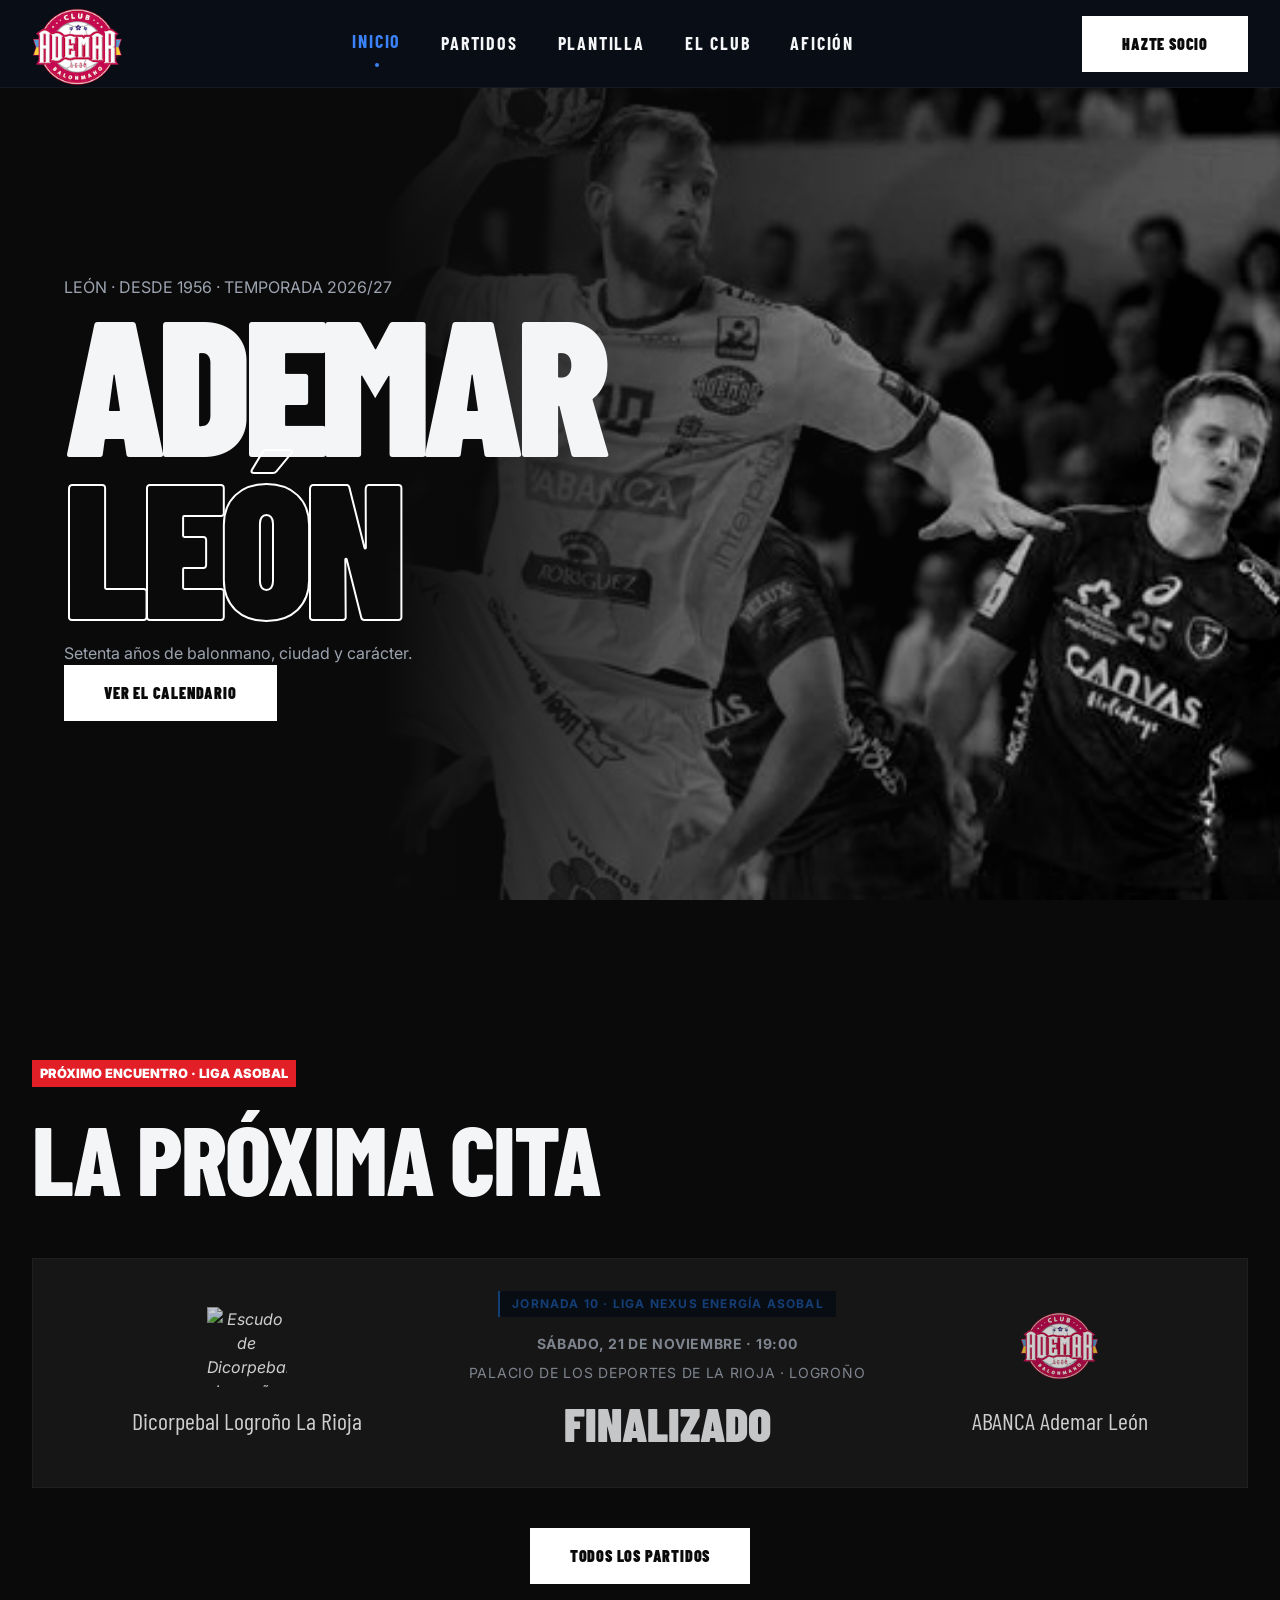
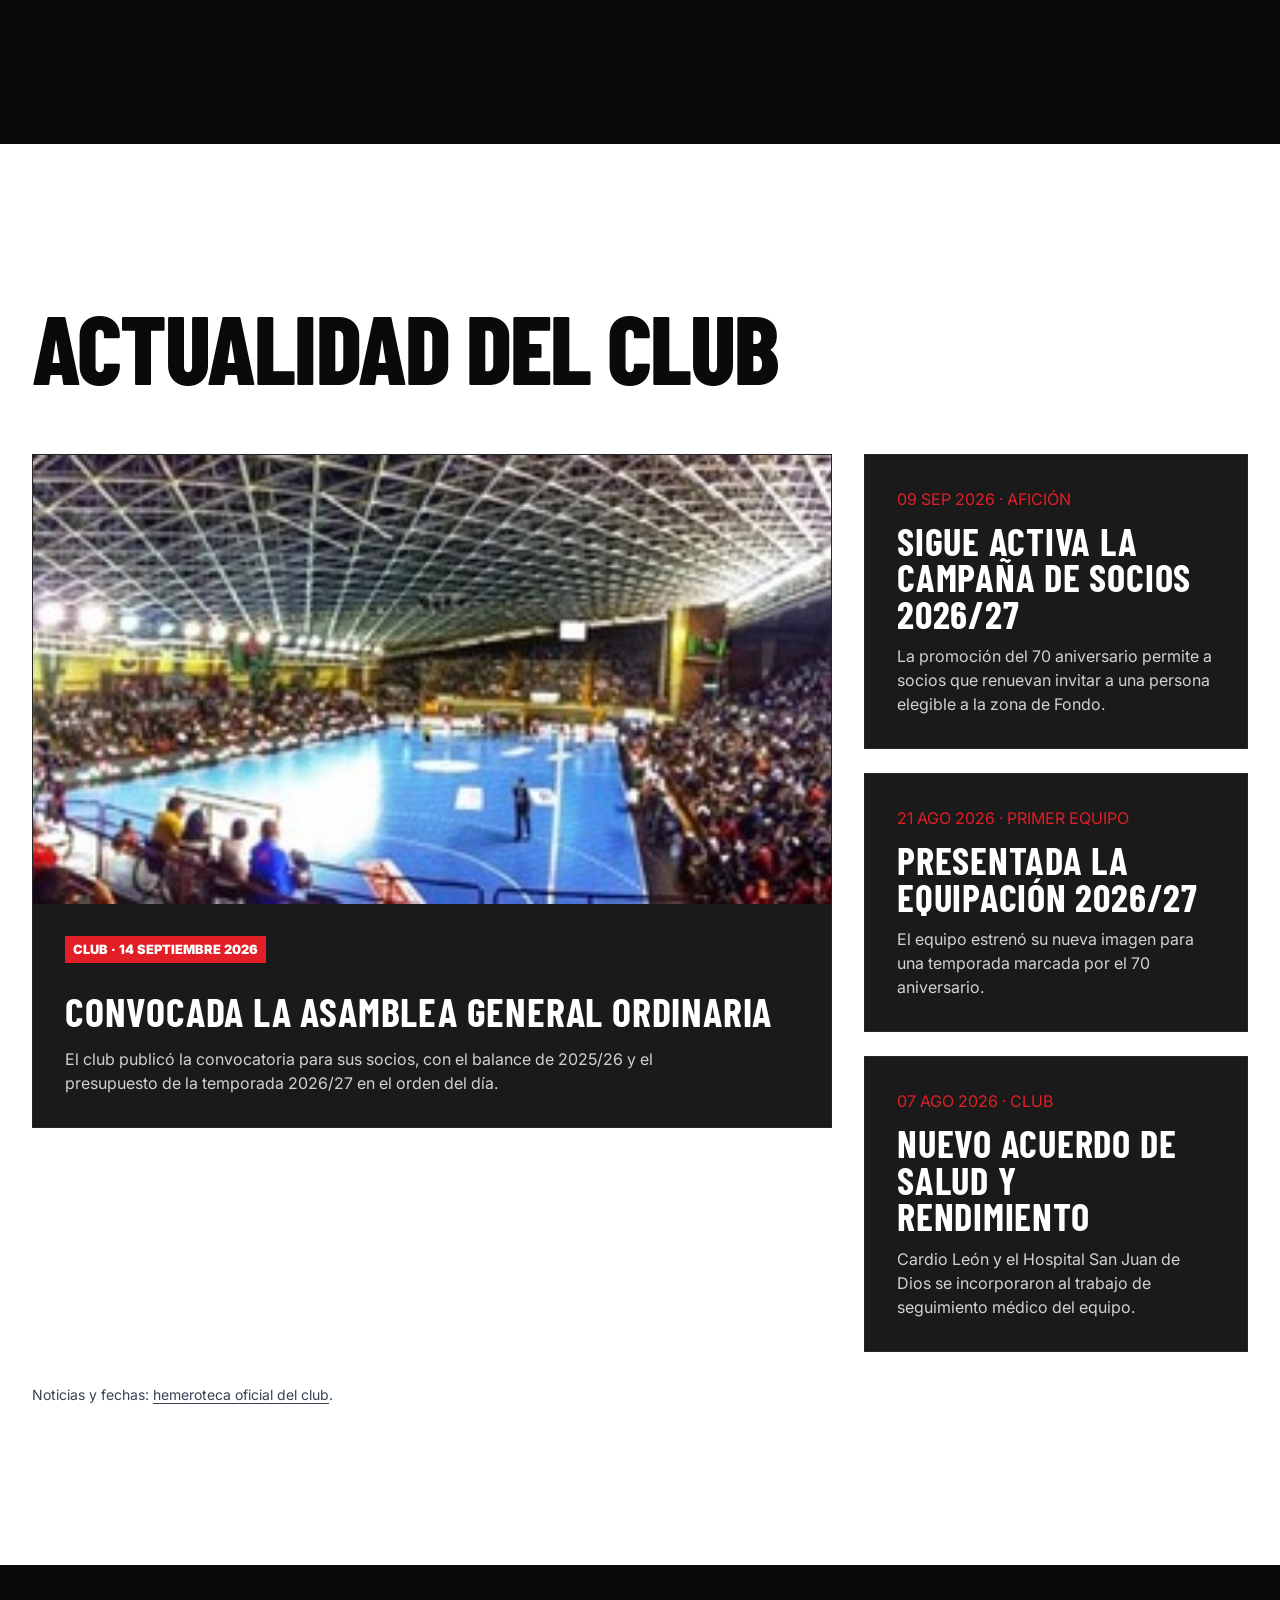
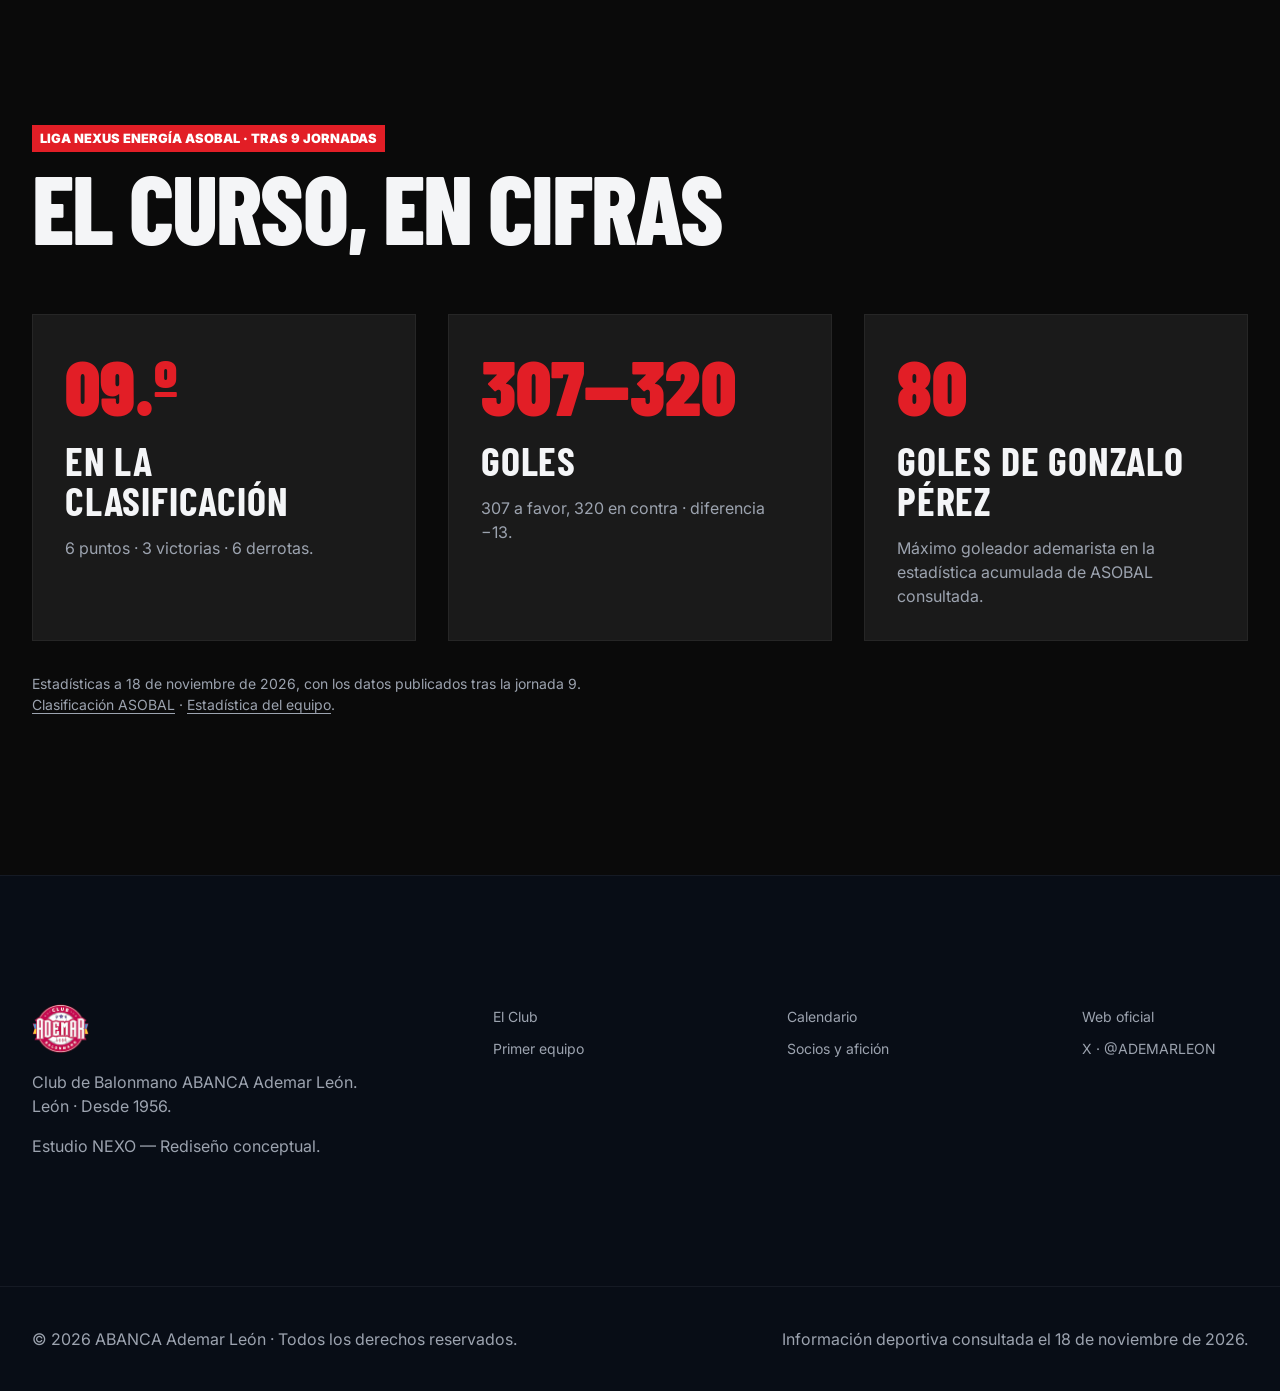
==== commit b8522ea7: "feat(web): eliminar referencias EHF 2026/27" ====
--- a/index.html
+++ b/index.html
@@ -154,14 +154,6 @@
             </div>
         </section>
 
-        <section class="section-padding bg-red" aria-labelledby="europe-title">
-            <div class="section-container">
-                <p class="tag-red">COMPETICIÓN EUROPEA</p>
-                <h2 class="text-title text-white" id="europe-title">EUROPEAN LEAGUE</h2>
-                <p class="text-white">El calendario oficial del ABANCA Ademar León consultado para 2026/27 publica sus encuentros de Liga ASOBAL, pero no recoge partidos del club en la EHF European League. No se muestran cruces europeos sin confirmación oficial.</p>
-                <a class="btn-elite" href="https://ehfel.eurohandball.com/men/2026-27/matches/" target="_blank" rel="noopener noreferrer">Consultar calendario EHF</a>
-            </div>
-        </section>
     </main>
 
     <footer class="site-footer">
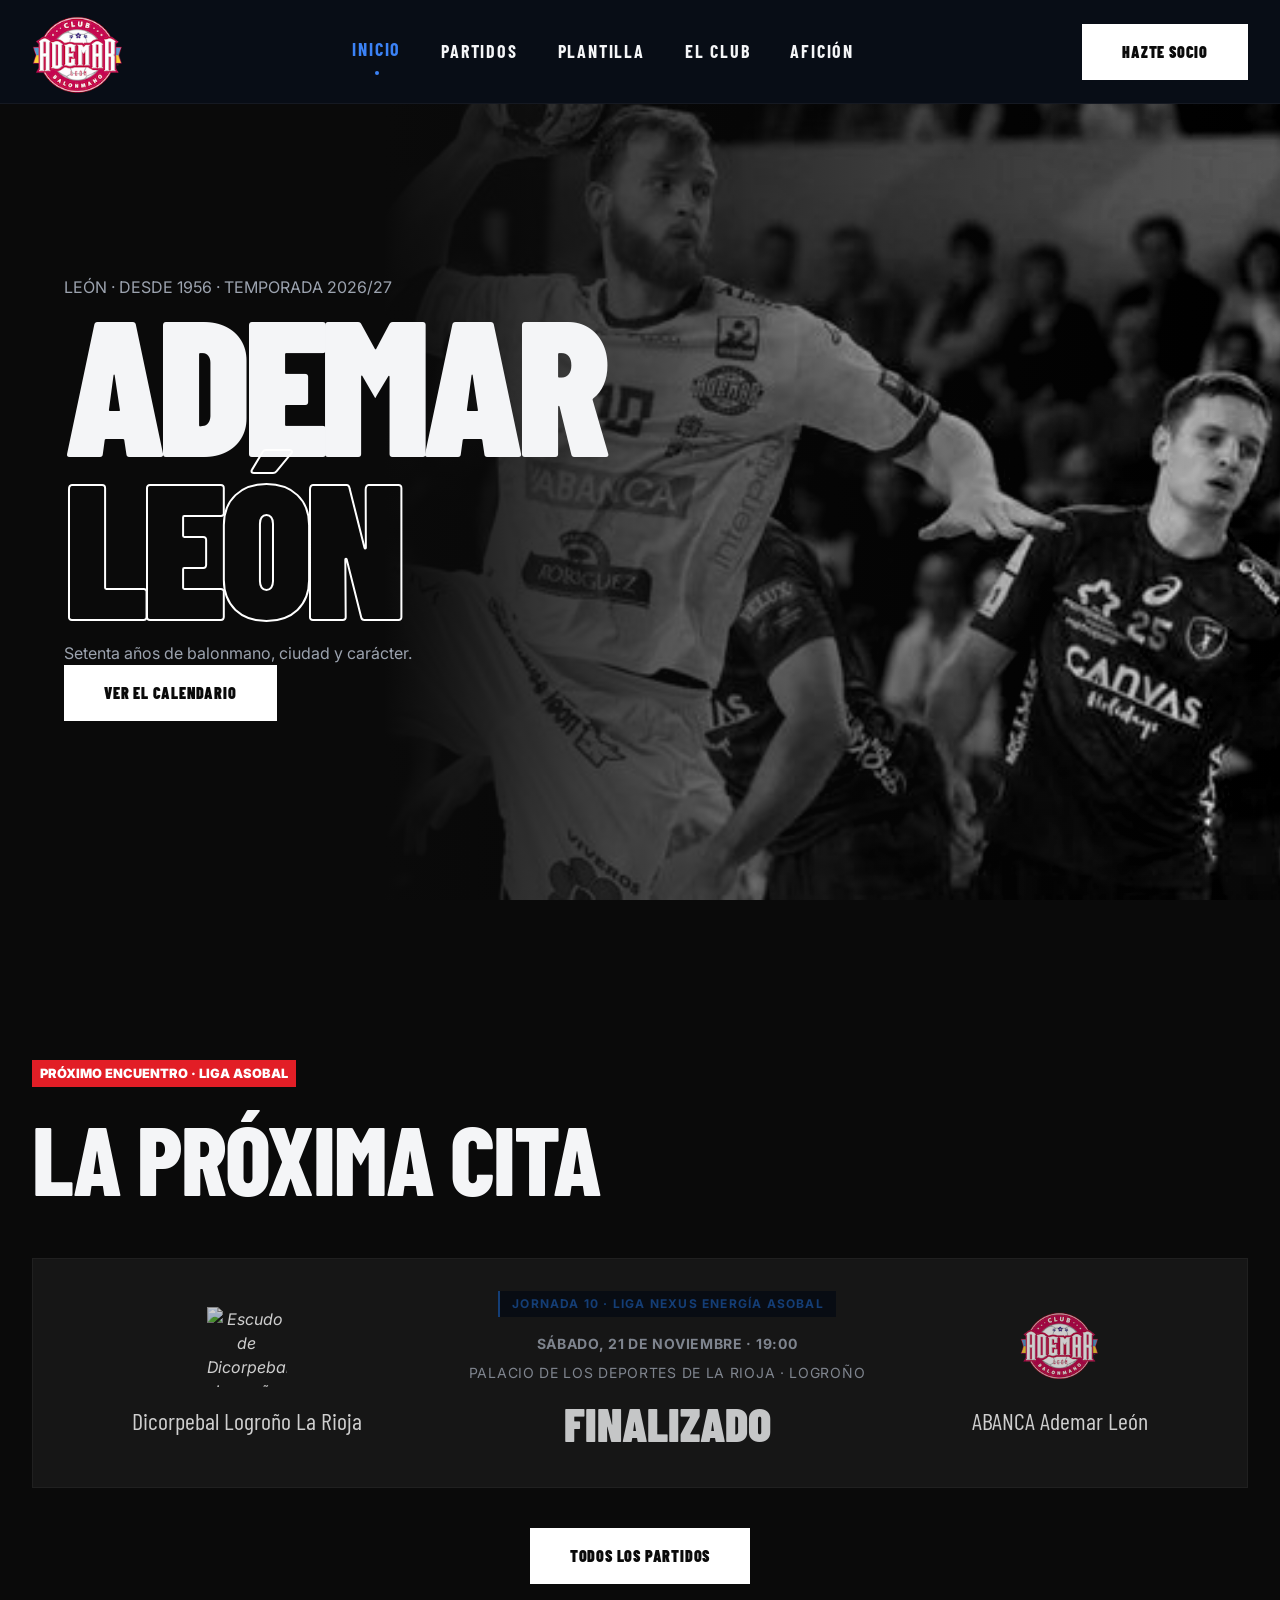
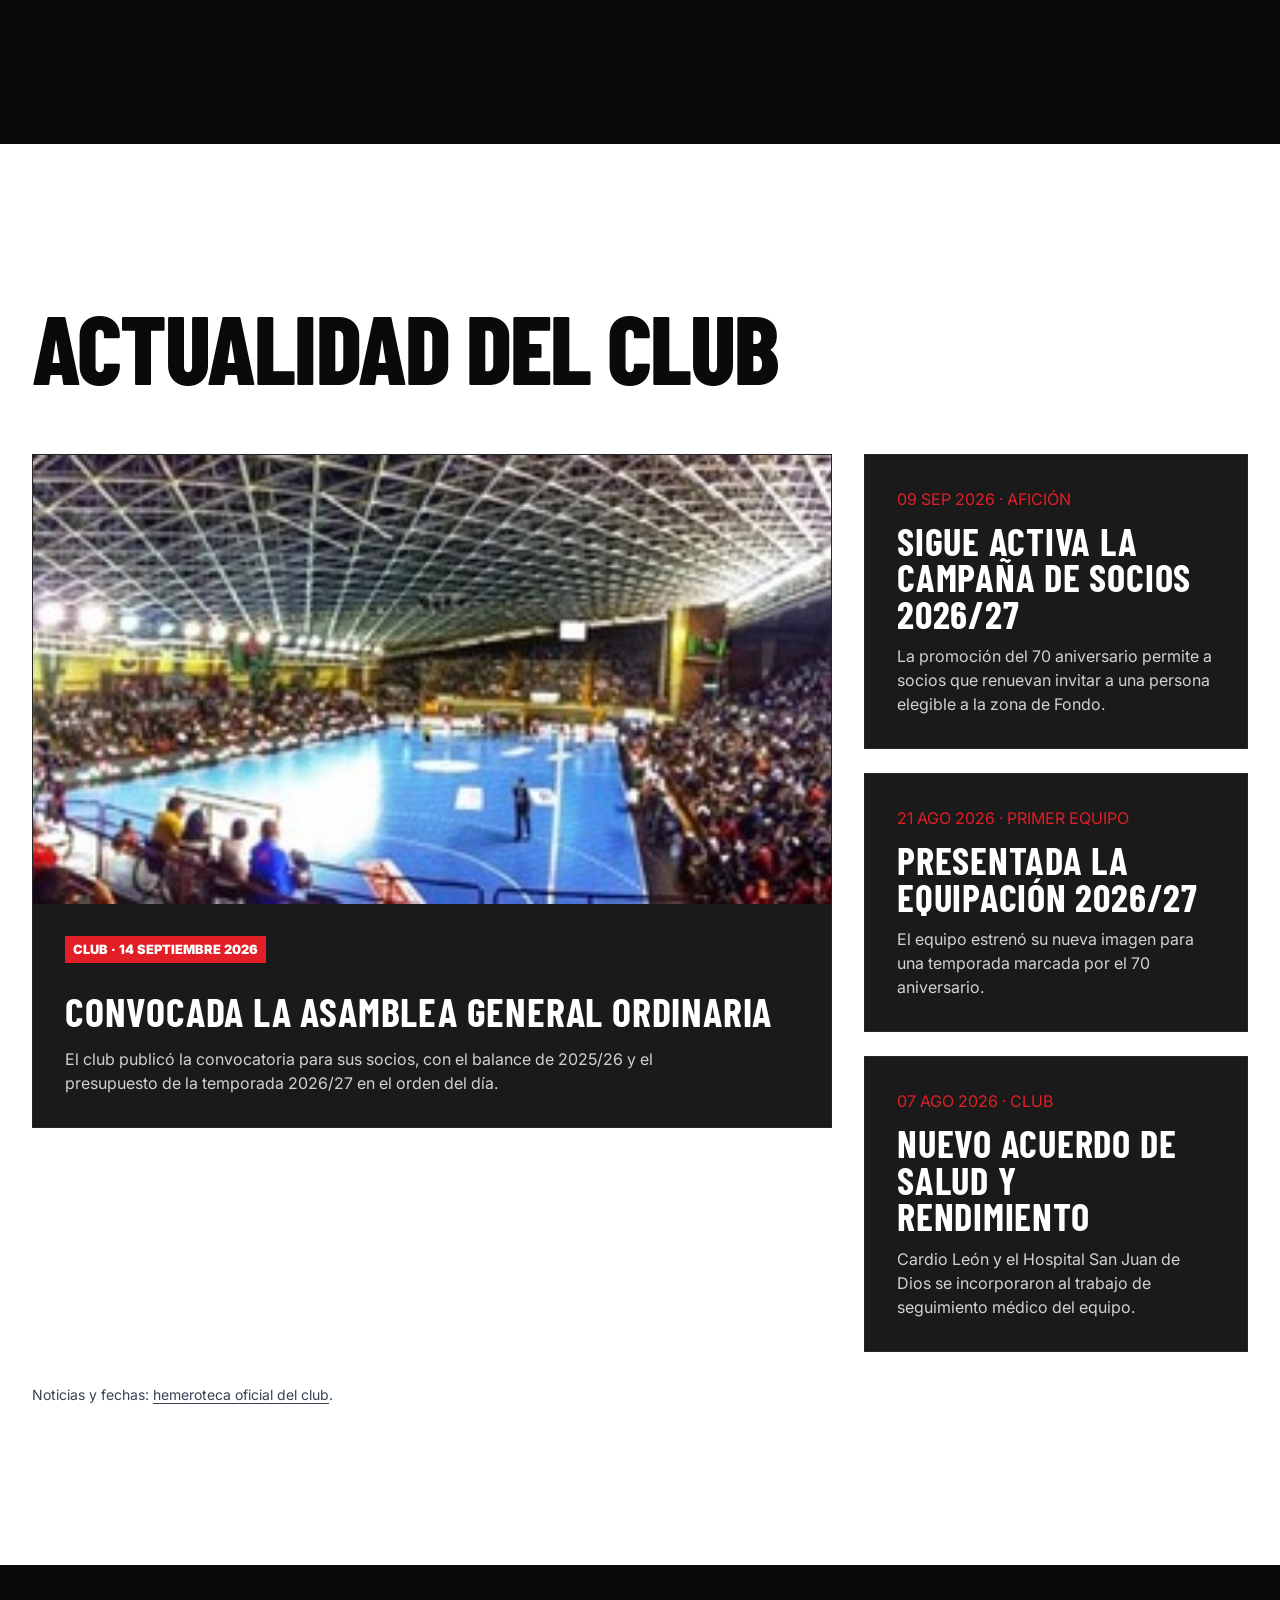
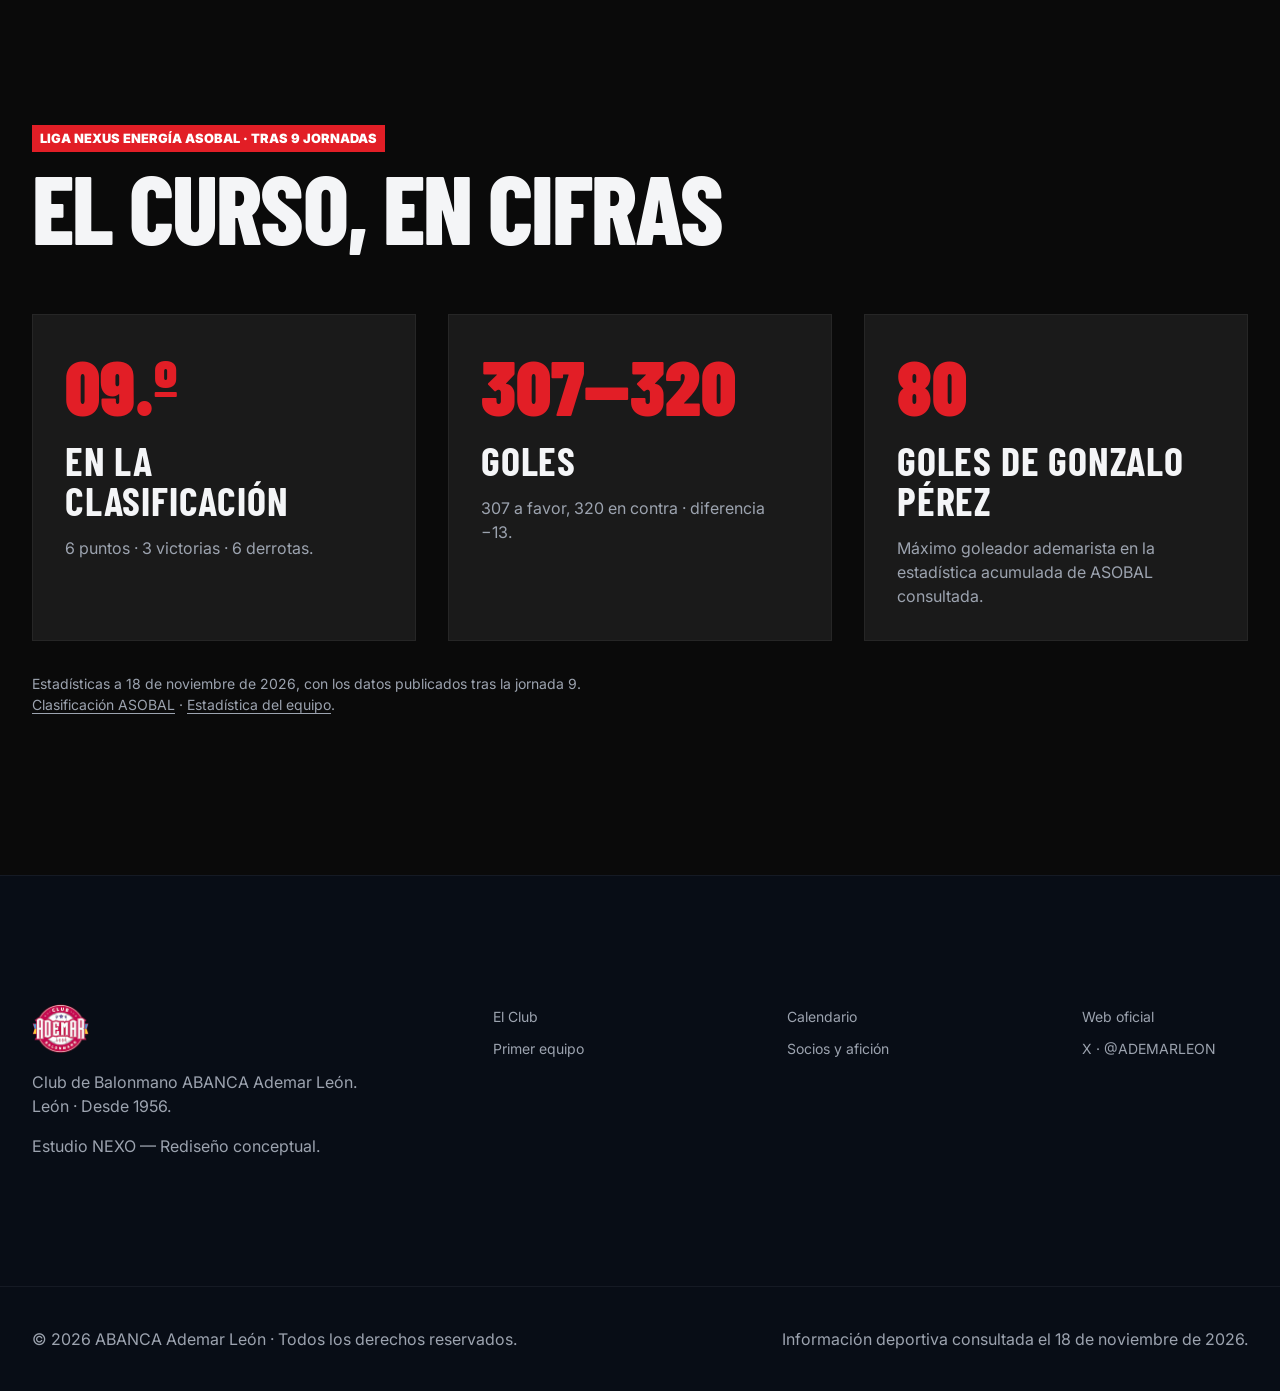
==== commit be84bcca: "fix(layout): corregir cuadrículas y navegación de escritorio" ====
--- a/index.html
+++ b/index.html
@@ -159,8 +159,8 @@
     <footer class="site-footer">
         <div class="footer-container">
             <div class="footer-brand">
-                <a href="index.html" aria-label="Volver al inicio">
-                    <img src="assets/images/logo.png" alt="ABANCA Ademar León" style="max-height: 50px;">
+                <a href="index.html" aria-label="Volver al inicio" class="footer-logo-link">
+                    <img src="assets/images/logo.png" alt="ABANCA Ademar León" class="footer-logo">
                 </a>
                 <p>Club de Balonmano ABANCA Ademar León.<br>León · Desde 1956.</p>
                 <p>Estudio NEXO — Rediseño conceptual.</p>
--- a/css/components.css
+++ b/css/components.css
@@ -120,6 +120,18 @@
   transition: max-height var(--transition-smooth);
 }
 
+.footer-logo-link {
+  display: inline-flex;
+  align-items: center;
+}
+
+.footer-logo {
+  display: block;
+  max-height: 50px;
+  width: auto;
+  object-fit: contain;
+}
+
 .site-header.is-scrolled .site-logo {
   max-height: 56px;
 }
--- a/css/responsive.css
+++ b/css/responsive.css
@@ -67,8 +67,8 @@
   }
 }
 
-/* Mobile & Tablet (Hasta 1199px) - Gestión de visibilidad del menú */
-@media (max-width: 1199px) {
+/* Móvil y tablet compacta (hasta 900px) - Gestión del menú */
+@media (max-width: 900px) {
   .main-nav {
     position: fixed;
     top: 88px;
@@ -104,17 +104,26 @@
   overflow: hidden;
 }
 
-/* Desktop (1200px en adelante) */
-@media (min-width: 1200px) {
-  .header-container {
-    height: 104px; /* Expansión para dar aire al escudo oficial */
-  }
+/* Escritorio compacto: navegación completa desde el ancho de portátil */
+@media (min-width: 901px) {
   .mobile-menu-toggle {
     display: none; /* Ocultamos explícitamente el botón toggle en escritorio */
   }
   .main-nav {
     display: block; /* Revelamos la navegación principal */
   }
+}
+
+/* Escritorio amplio */
+@media (min-width: 1200px) {
+  .site-header,
+  .header-container {
+    height: 104px;
+  }
+}
+
+.site-header.is-scrolled .header-container {
+  height: 72px;
 }
 
 /* ==========================================================================
--- a/css/elite.css
+++ b/css/elite.css
@@ -133,9 +133,17 @@
 /* Layout de Revista */
 .magazine-grid {
   display: grid;
-  grid-template-columns: repeat(12, 1fr);
+  grid-template-columns: repeat(12, minmax(0, 1fr));
   gap: var(--gutter);
 }
+
+.magazine-grid > * {
+  min-width: 0;
+}
+
+.span-4 { grid-column: span 4; }
+.span-6 { grid-column: span 6; }
+.span-8 { grid-column: span 8; }
 
 .section-padding {
   padding: 10rem 0;
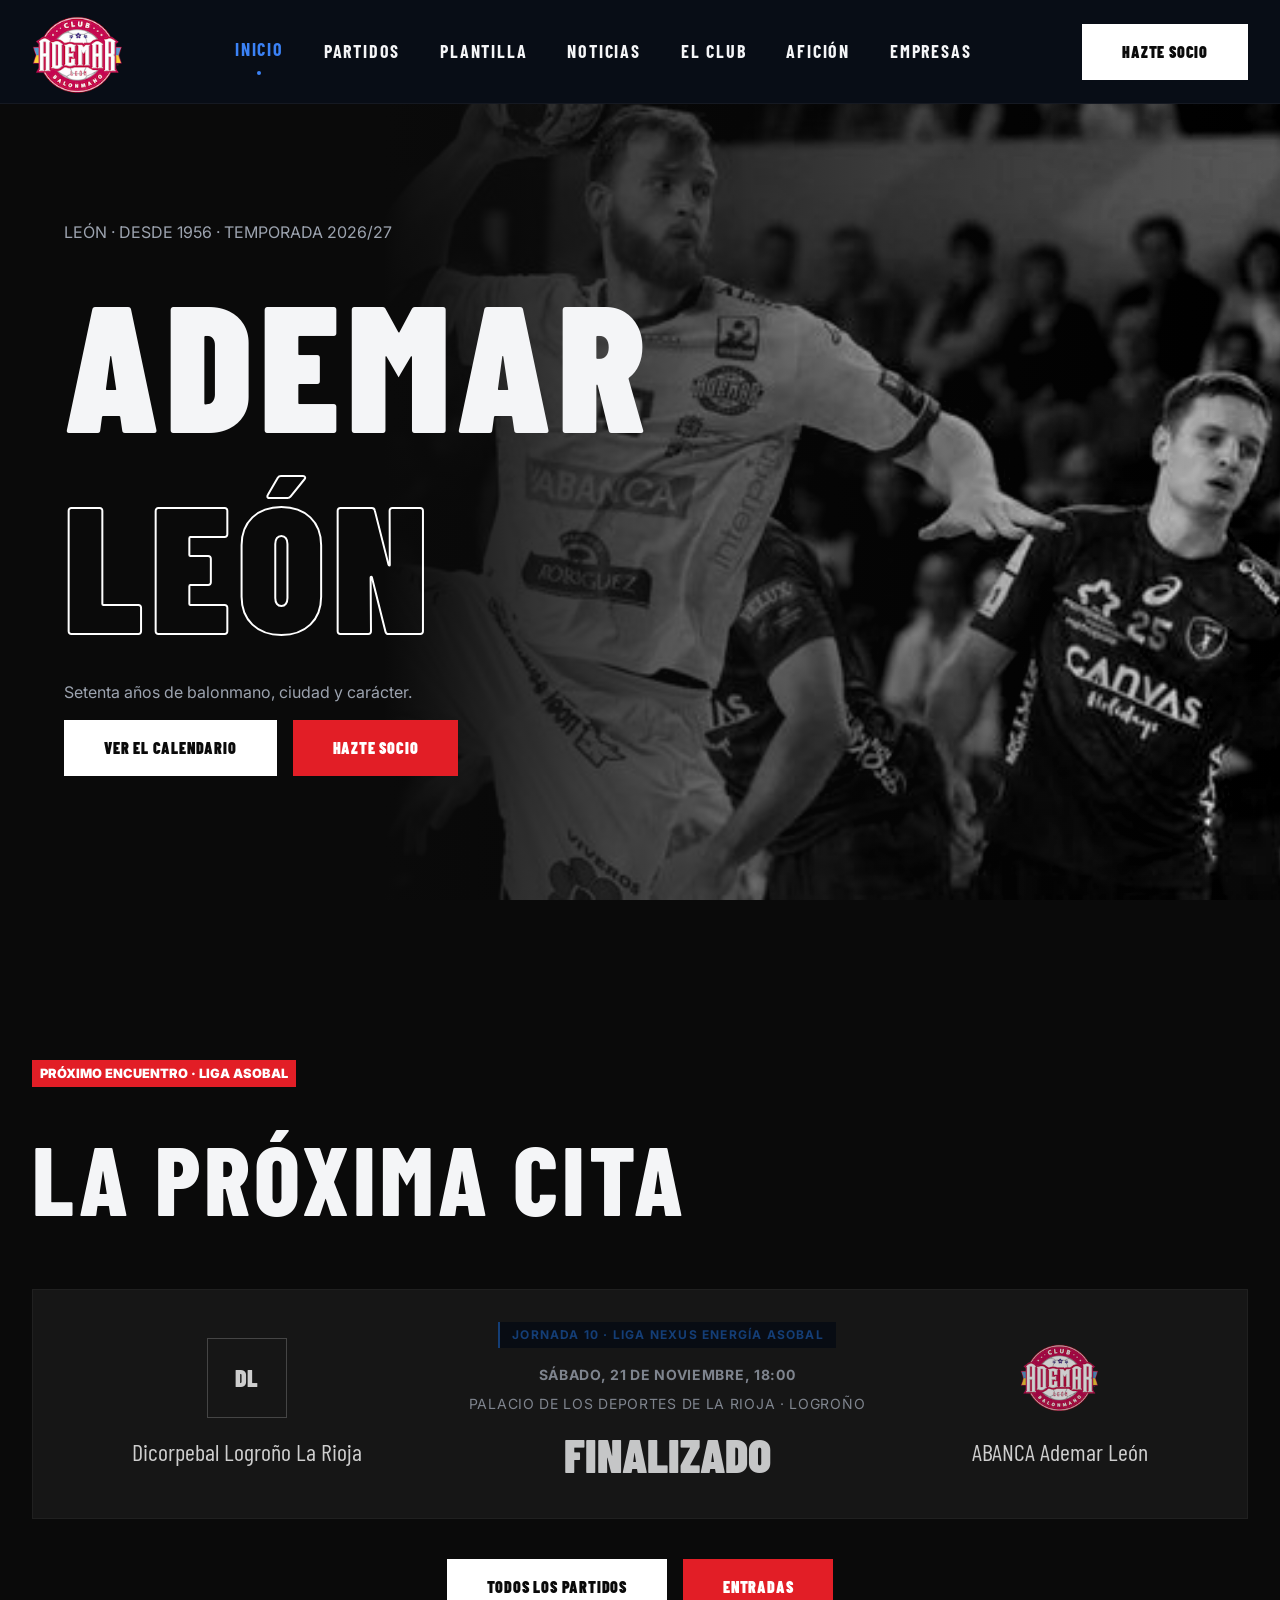
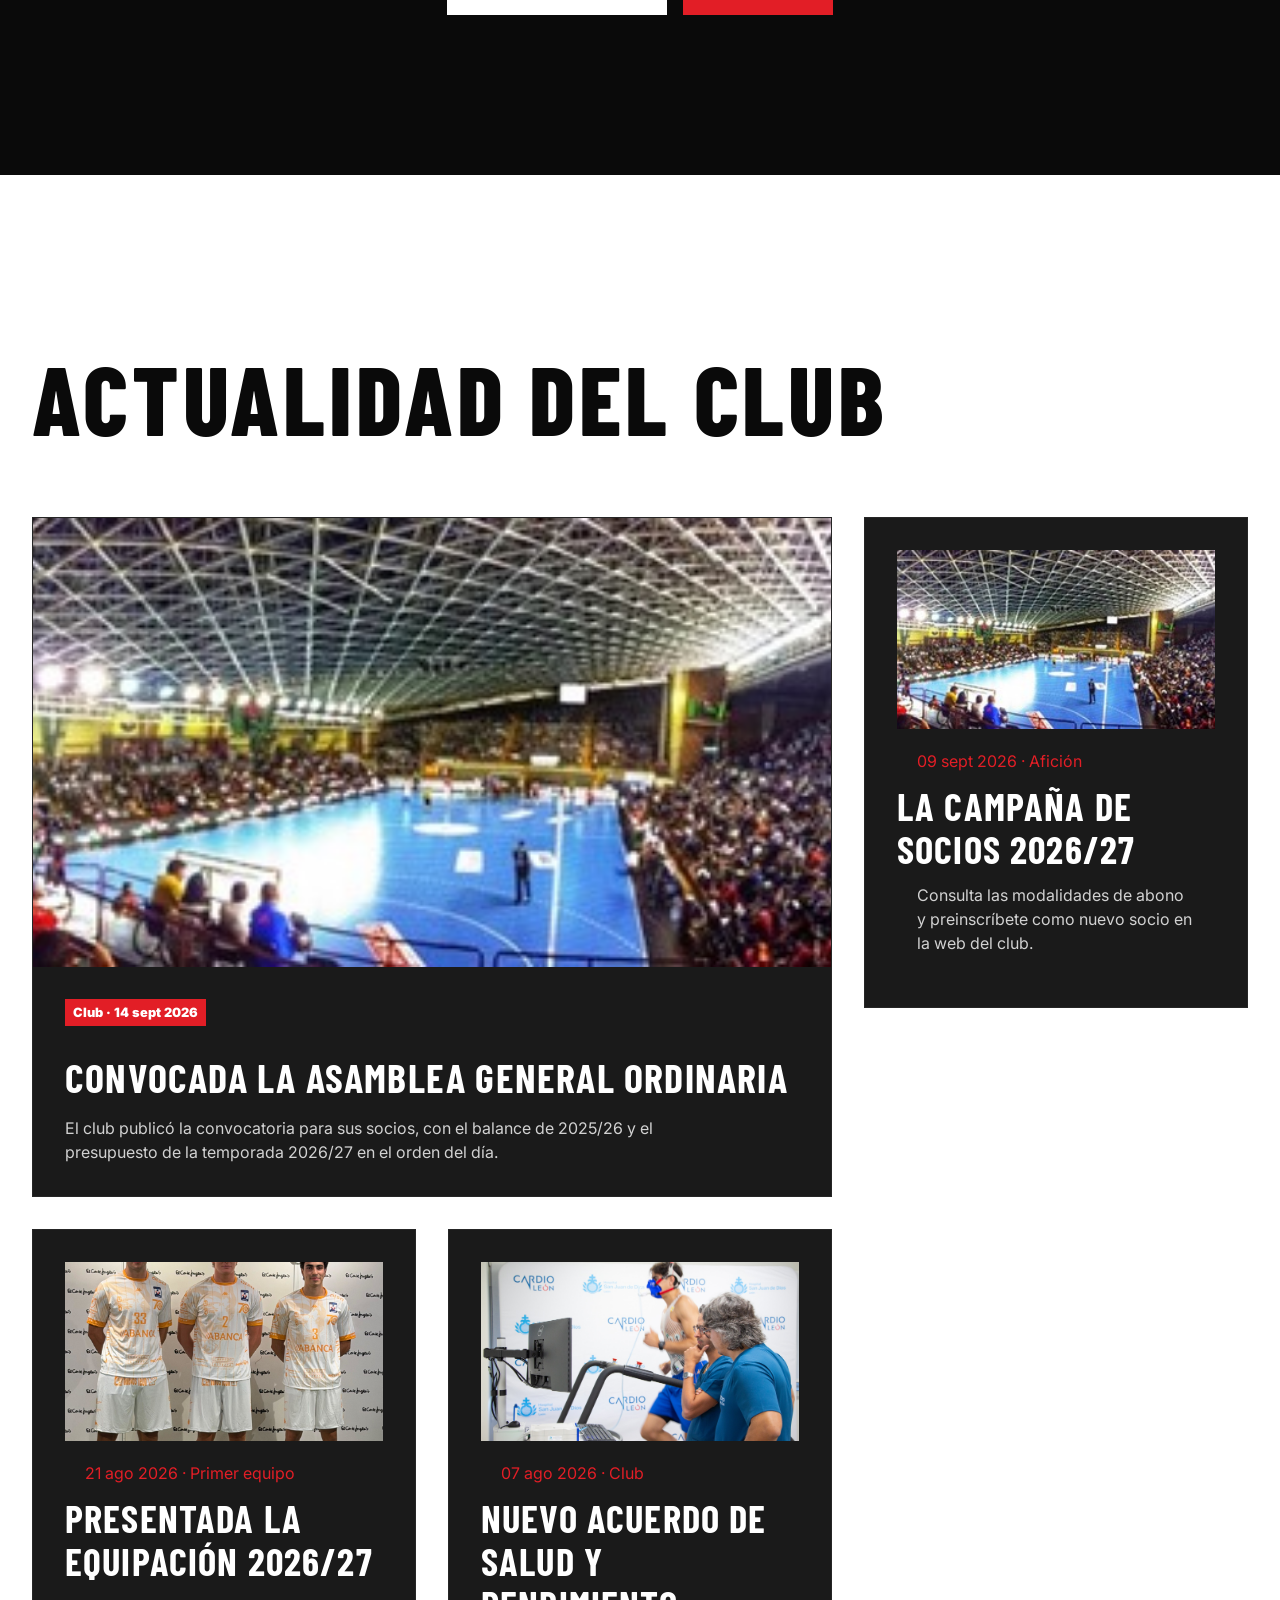
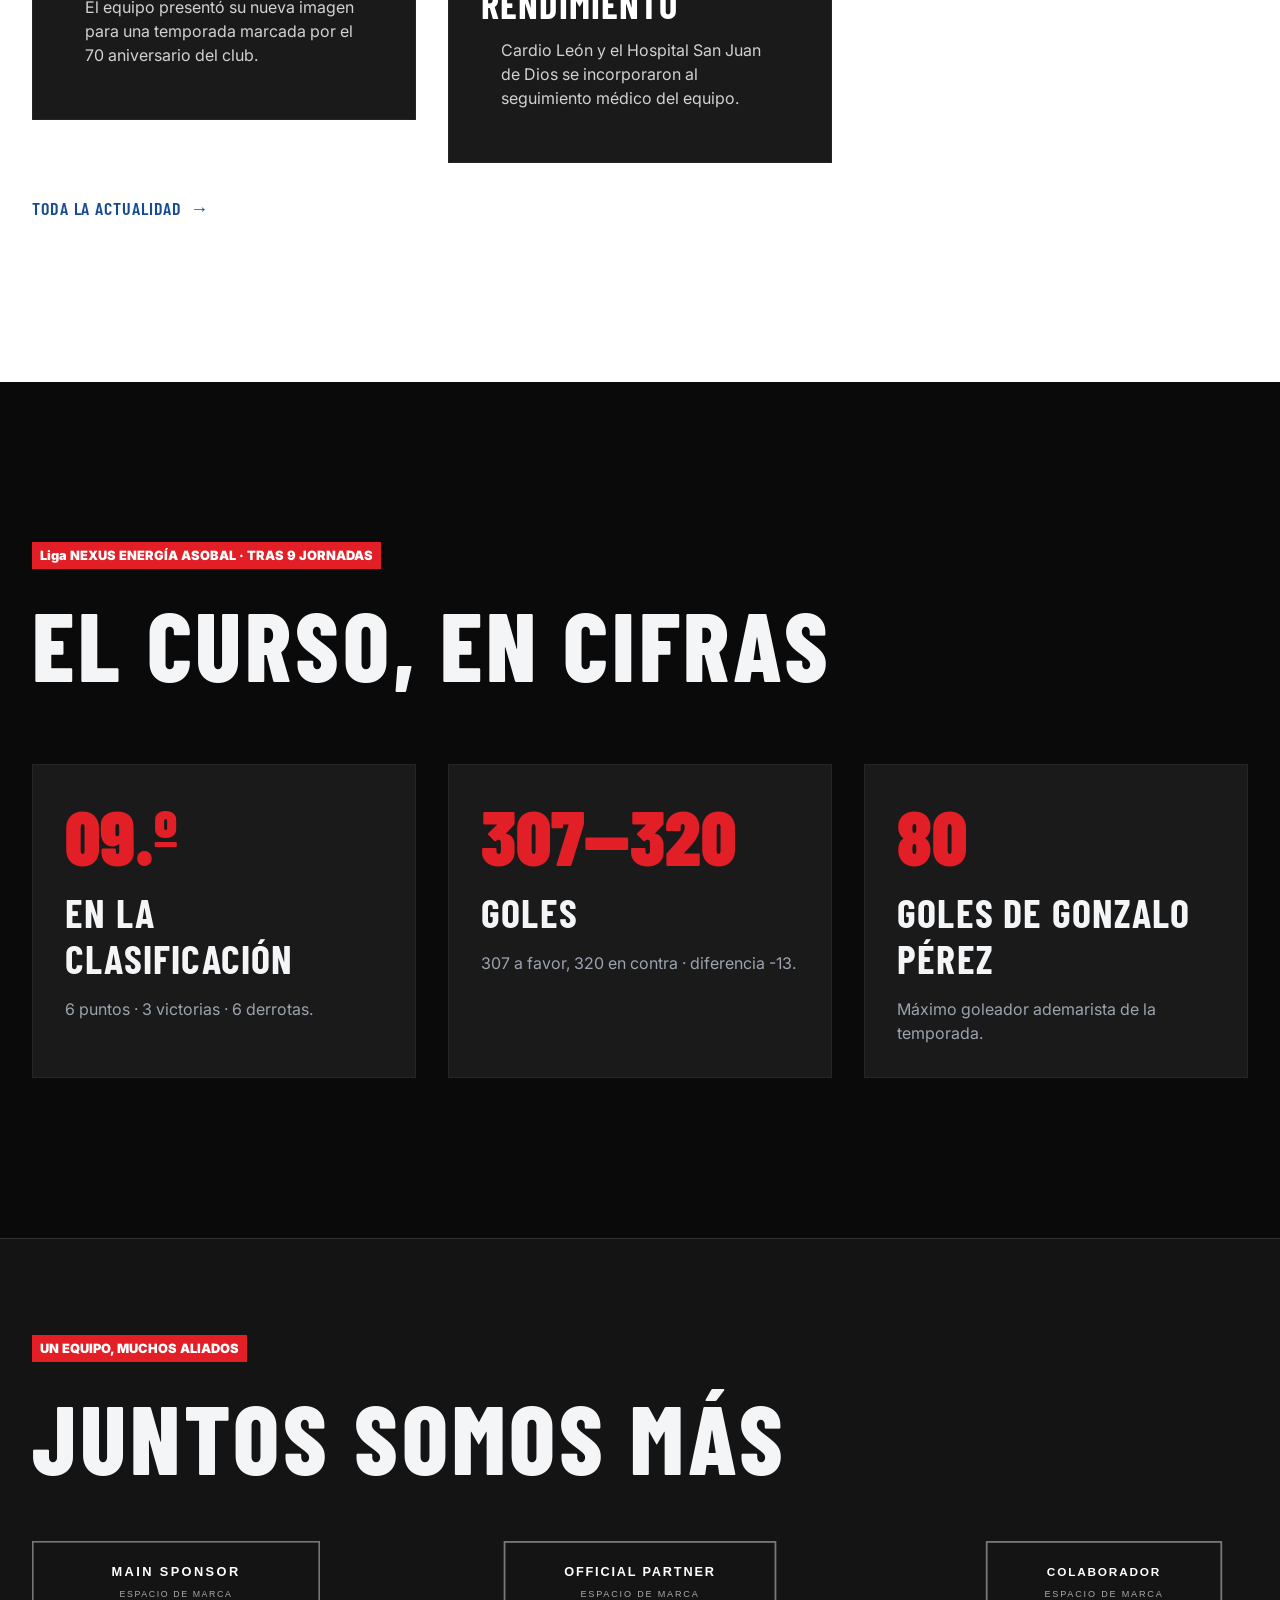
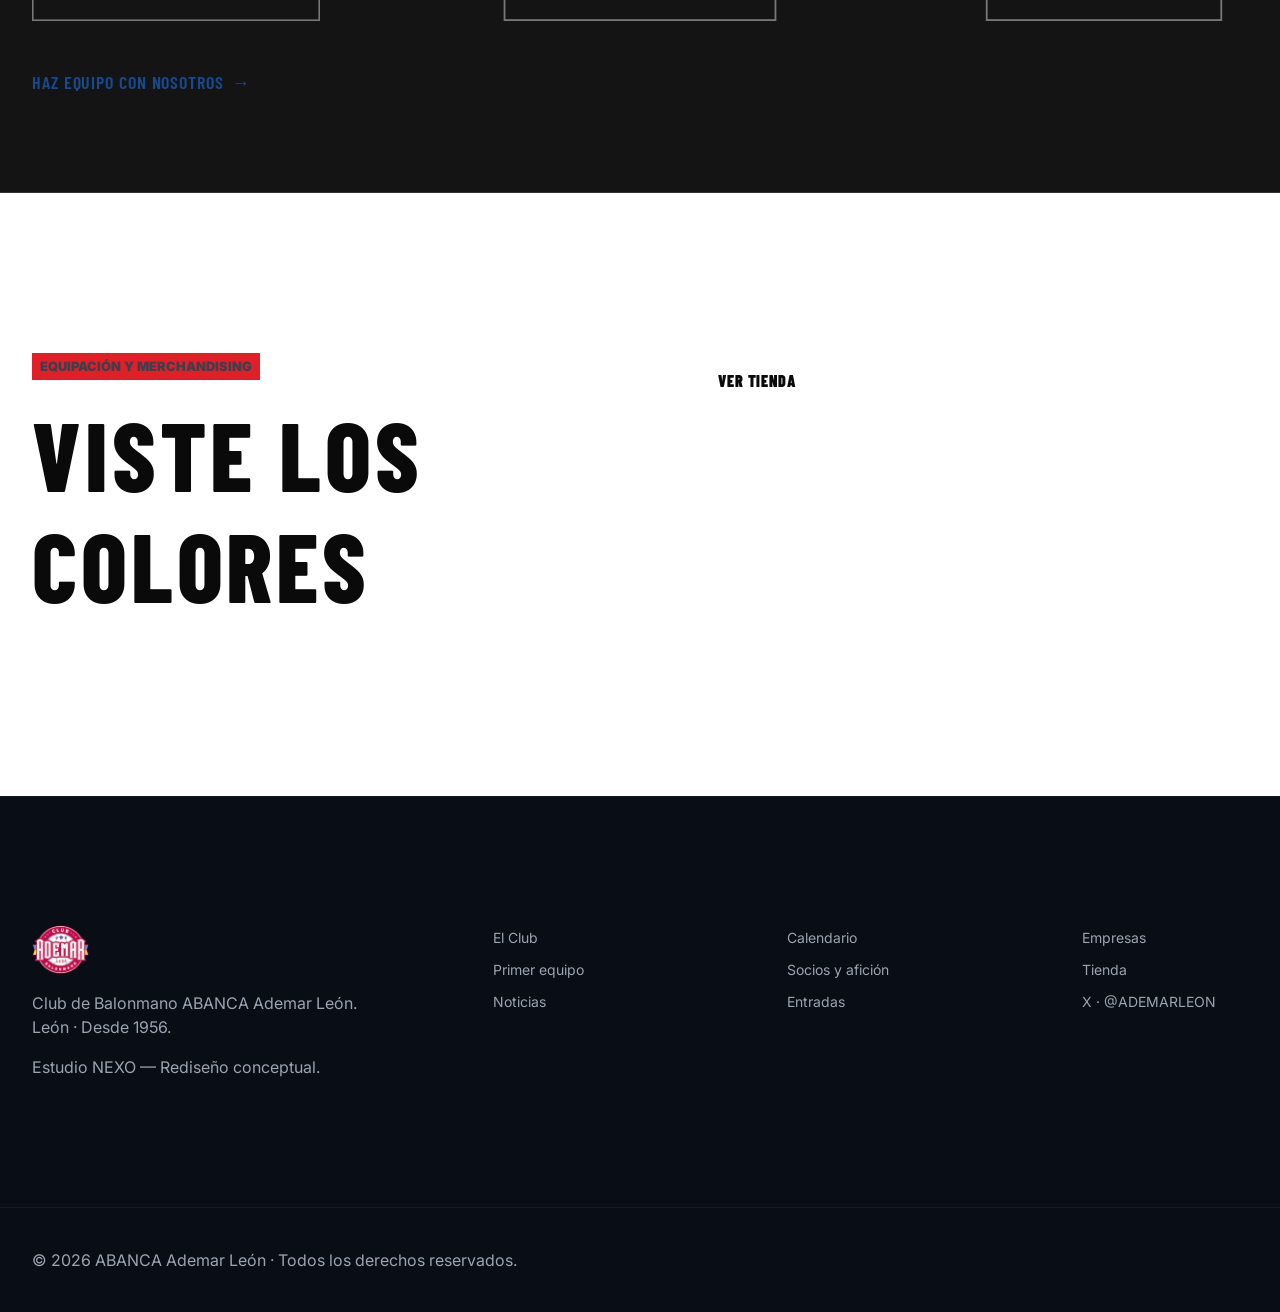
==== commit 9a6bcb52: "feat: centraliza datos y añade vistas internas del club" ====
--- a/index.html
+++ b/index.html
@@ -27,12 +27,14 @@
                     <li><a href="index.html" class="is-active" aria-current="page">Inicio</a></li>
                     <li><a href="partidos.html">Partidos</a></li>
                     <li><a href="plantilla-equipo.html">Plantilla</a></li>
+                    <li><a href="noticias.html">Noticias</a></li>
                     <li><a href="club.html">El Club</a></li>
                     <li><a href="aficion.html">Afición</a></li>
+                    <li><a href="empresas.html">Empresas</a></li>
                 </ul>
             </nav>
             <div class="header-actions">
-                <a href="aficion.html" class="btn-elite">Hazte socio</a>
+                <a href="aficion.html#alta-socio" class="btn-elite">Hazte socio</a>
             </div>
         </div>
     </header>
@@ -49,7 +51,10 @@
                 </h1>
                 <div class="hero-cta-group">
                     <p class="hero-lead">Setenta años de balonmano, ciudad y carácter.</p>
-                    <a href="partidos.html" class="btn-elite">Ver el calendario</a>
+                    <div class="hero-actions">
+                        <a href="partidos.html" class="btn-elite">Ver el calendario</a>
+                        <a href="aficion.html#alta-socio" class="btn-elite btn-elite-red">Hazte socio</a>
+                    </div>
                 </div>
             </div>
         </section>
@@ -60,25 +65,12 @@
                     <p class="tag-red">PRÓXIMO ENCUENTRO · LIGA ASOBAL</p>
                     <h2 class="text-title" id="next-match-title">LA PRÓXIMA CITA</h2>
                 </div>
-                <article class="match-card is-upcoming card-elite" data-match-card aria-label="Próximo partido del ABANCA Ademar León">
-                    <div class="match-team">
-                        <img src="https://www.ademar.com/wp-content/uploads/2020/08/LOG-70x70.png" alt="Escudo de Dicorpebal Logroño La Rioja" class="team-shield">
-                        <span class="team-name">Dicorpebal Logroño La Rioja</span>
-                    </div>
-                    <div class="match-details">
-                        <span class="match-competition">Jornada 10 · Liga NEXUS ENERGÍA ASOBAL</span>
-                        <time class="match-date" datetime="2026-11-21T19:00:00+01:00">Sábado, 21 de noviembre · 19:00</time>
-                        <p class="match-venue">Palacio de los Deportes de La Rioja · Logroño</p>
-                        <p class="match-status">VS</p>
-                        <div class="match-countdown" data-countdown aria-live="polite"></div>
-                    </div>
-                    <div class="match-team">
-                        <img src="assets/images/logo.png" alt="Escudo del ABANCA Ademar León" class="team-shield">
-                        <span class="team-name">ABANCA Ademar León</span>
-                    </div>
+                <article class="match-card is-upcoming card-elite" data-match-card data-next-match-card aria-label="Próximo partido del ABANCA Ademar León">
+                    <p class="data-message">Cargando próximo partido…</p>
                 </article>
                 <div class="match-actions">
                     <a href="partidos.html" class="btn-elite">Todos los partidos</a>
+                    <a href="entradas.html" class="btn-elite btn-elite-red">Entradas</a>
                 </div>
             </div>
         </section>
@@ -86,71 +78,57 @@
         <section class="section-padding bg-white" aria-labelledby="news-title">
             <div class="section-container">
                 <h2 class="text-title mb-lg" id="news-title">ACTUALIDAD DEL CLUB</h2>
-                <div class="magazine-grid">
-                    <div class="span-8">
-                        <article class="news-main card-elite">
-                            <a href="https://www.ademar.com/convocatoria-asamblea-general-ordinaria-del-cub/" target="_blank" rel="noopener noreferrer">
-                                <img src="assets/images/palacio-deportes.jpg" alt="Palacio Municipal de los Deportes de León">
-                                <div class="p-md">
-                                    <span class="tag-red">CLUB · 14 SEPTIEMBRE 2026</span>
-                                    <h3 class="text-title-sm text-white">CONVOCADA LA ASAMBLEA GENERAL ORDINARIA</h3>
-                                    <p class="text-white opacity-80">El club publicó la convocatoria para sus socios, con el balance de 2025/26 y el presupuesto de la temporada 2026/27 en el orden del día.</p>
-                                </div>
-                            </a>
-                        </article>
-                    </div>
-                    <div class="span-4">
-                        <div class="news-list">
-                            <article class="news-item-sm card-elite mb-sm">
-                                <a href="https://www.ademar.com/continuamos-con-la-campana-de-socios-2026-2027/" target="_blank" rel="noopener noreferrer">
-                                    <span class="date text-red">09 SEP 2026 · AFICIÓN</span>
-                                    <h3 class="text-white">SIGUE ACTIVA LA CAMPAÑA DE SOCIOS 2026/27</h3>
-                                    <p class="text-white opacity-80">La promoción del 70 aniversario permite a socios que renuevan invitar a una persona elegible a la zona de Fondo.</p>
-                                </a>
-                            </article>
-                            <article class="news-item-sm card-elite mb-sm">
-                                <a href="https://www.ademar.com/el-abanca-ademar-presenta-su-nueva-piel/" target="_blank" rel="noopener noreferrer">
-                                    <span class="date text-red">21 AGO 2026 · PRIMER EQUIPO</span>
-                                    <h3 class="text-white">PRESENTADA LA EQUIPACIÓN 2026/27</h3>
-                                    <p class="text-white opacity-80">El equipo estrenó su nueva imagen para una temporada marcada por el 70 aniversario.</p>
-                                </a>
-                            </article>
-                            <article class="news-item-sm card-elite">
-                                <a href="https://www.ademar.com/el-nuevo-acuerdo-entre-abanca-ademar-cardio-leon-y-el-hospital-san-juan-de-dios-comienza-a-dar-sus-primeros-pasos/" target="_blank" rel="noopener noreferrer">
-                                    <span class="date text-red">07 AGO 2026 · CLUB</span>
-                                    <h3 class="text-white">NUEVO ACUERDO DE SALUD Y RENDIMIENTO</h3>
-                                    <p class="text-white opacity-80">Cardio León y el Hospital San Juan de Dios se incorporaron al trabajo de seguimiento médico del equipo.</p>
-                                </a>
-                            </article>
-                        </div>
-                    </div>
+                <div class="magazine-grid" data-home-news aria-live="polite">
+                    <p class="data-message">Cargando actualidad…</p>
                 </div>
-                <p class="source-note">Noticias y fechas: <a href="https://www.ademar.com/noticias/" target="_blank" rel="noopener noreferrer">hemeroteca oficial del club</a>.</p>
+                <div class="section-link-row"><a href="noticias.html" class="view-all-link">Toda la actualidad <span aria-hidden="true">→</span></a></div>
             </div>
         </section>
 
         <section class="section-padding" aria-labelledby="season-title">
             <div class="section-container">
-                <p class="tag-red">LIGA NEXUS ENERGÍA ASOBAL · TRAS 9 JORNADAS</p>
+                <p class="tag-red" data-standing-caption>LIGA NEXUS ENERGÍA ASOBAL</p>
                 <h2 class="text-title mb-lg" id="season-title">EL CURSO, EN CIFRAS</h2>
                 <div class="magazine-grid">
                     <article class="span-4 card-elite stat-card">
-                        <span class="stat-value">09.º</span>
+                        <span class="stat-value" data-standing="puesto">—</span>
                         <h3 class="text-title-sm">EN LA CLASIFICACIÓN</h3>
-                        <p>6 puntos · 3 victorias · 6 derrotas.</p>
+                        <p><span data-standing="puntos">—</span> puntos · <span data-standing="victorias">—</span> victorias · <span data-standing="derrotas">—</span> derrotas.</p>
                     </article>
                     <article class="span-4 card-elite stat-card">
-                        <span class="stat-value">307—320</span>
+                        <span class="stat-value"><span data-standing="golesFavor">—</span>—<span data-standing="golesContra">—</span></span>
                         <h3 class="text-title-sm">GOLES</h3>
-                        <p>307 a favor, 320 en contra · diferencia −13.</p>
+                        <p><span data-standing="golesFavor">—</span> a favor, <span data-standing="golesContra">—</span> en contra · diferencia <span data-standing="diferencia">—</span>.</p>
                     </article>
                     <article class="span-4 card-elite stat-card">
-                        <span class="stat-value">80</span>
-                        <h3 class="text-title-sm">GOLES DE GONZALO PÉREZ</h3>
-                        <p>Máximo goleador ademarista en la estadística acumulada de ASOBAL consultada.</p>
+                        <span class="stat-value" data-standing="golesMaximoGoleador">—</span>
+                        <h3 class="text-title-sm">GOLES DE <span data-standing="maximoGoleador">—</span></h3>
+                        <p>Máximo goleador ademarista de la temporada.</p>
                     </article>
                 </div>
-                <p class="source-note">Estadísticas a 18 de noviembre de 2026, con los datos publicados tras la jornada 9. <a href="https://asobal.es/liga/clasificacion/" target="_blank" rel="noopener noreferrer">Clasificación ASOBAL</a> · <a href="https://asobal.es/equipos/ADE/" target="_blank" rel="noopener noreferrer">Estadística del equipo</a>.</p>
+            </div>
+        </section>
+
+        <section class="sponsors-strip" aria-labelledby="sponsors-title">
+            <div class="section-container">
+                <p class="tag-red">UN EQUIPO, MUCHOS ALIADOS</p>
+                <h2 class="text-title" id="sponsors-title">JUNTOS SOMOS MÁS</h2>
+                <div class="sponsors-grid" aria-label="Patrocinadores y colaboradores">
+                    <img src="assets/images/sponsors/main-sponsor.svg" alt="Espacio reservado para el patrocinador principal">
+                    <img src="assets/images/sponsors/official-sponsor.svg" alt="Espacio reservado para patrocinador oficial">
+                    <img src="assets/images/sponsors/collaborator.svg" alt="Espacio reservado para entidad colaboradora">
+                </div>
+                <a href="empresas.html" class="view-all-link">Haz equipo con nosotros <span aria-hidden="true">→</span></a>
+            </div>
+        </section>
+
+        <section class="section-padding bg-white" aria-labelledby="shop-title">
+            <div class="section-container shop-teaser">
+                <div>
+                    <p class="tag-red">EQUIPACIÓN Y MERCHANDISING</p>
+                    <h2 class="text-title" id="shop-title">VISTE LOS COLORES</h2>
+                </div>
+                <a href="tienda.html" class="btn-elite">Ver tienda</a>
             </div>
         </section>
 
@@ -168,19 +146,21 @@
             <ul class="footer-list">
                 <li><a href="club.html">El Club</a></li>
                 <li><a href="plantilla-equipo.html">Primer equipo</a></li>
+                <li><a href="noticias.html">Noticias</a></li>
             </ul>
             <ul class="footer-list">
                 <li><a href="partidos.html">Calendario</a></li>
                 <li><a href="aficion.html">Socios y afición</a></li>
+                <li><a href="entradas.html">Entradas</a></li>
             </ul>
             <ul class="footer-list">
-                <li><a href="https://www.ademar.com/" target="_blank" rel="noopener noreferrer">Web oficial</a></li>
+                <li><a href="empresas.html">Empresas</a></li>
+                <li><a href="tienda.html">Tienda</a></li>
                 <li><a href="https://twitter.com/ADEMARLEON" target="_blank" rel="noopener noreferrer">X · @ADEMARLEON</a></li>
             </ul>
         </div>
         <div class="footer-bottom">
             <p>© <span data-current-year>2026</span> ABANCA Ademar León · Todos los derechos reservados.</p>
-            <p>Información deportiva consultada el 18 de noviembre de 2026.</p>
         </div>
     </footer>
 
@@ -197,19 +177,18 @@
         .span-8 { grid-column: span 8; }
         .span-4 { grid-column: span 4; }
         .tag-red { background: var(--color-red); color: white; padding: 0.25rem 0.5rem; font-size: 0.8rem; font-weight: 900; display: inline-block; margin-bottom: 0.75rem; }
-        .text-title-sm { font-family: var(--font-display); font-size: 2.5rem; line-height: 1; margin: 1rem 0; }
+        .text-title-sm { font-family: var(--font-display); font-size: 2.5rem; line-height: 1.15; letter-spacing: 0.03em; margin: 1rem 0; }
         .p-md { padding: 2rem; }
         .news-main { padding: 0; overflow: hidden; }
         .news-main img { width: 100%; aspect-ratio: 16 / 9; object-fit: cover; }
         .news-item-sm h3 { margin: 0.75rem 0; }
-        .source-note { margin-top: 2rem; font-size: 0.875rem; }
-        .source-note a { text-decoration: underline; text-underline-offset: 0.2em; }
         .stat-card { min-height: 15rem; }
         .stat-value { display: block; color: var(--color-red); font-family: var(--font-display); font-size: clamp(3rem, 6vw, 5rem); font-weight: 900; line-height: 1; margin-bottom: 1rem; }
         @media (max-width: 900px) { .span-8, .span-4 { grid-column: span 12; } }
         @media (max-width: 767px) { .hero-container { padding-top: 9rem; } }
         @media (prefers-reduced-motion: reduce) { .card-elite { transition: none; } }
     </style>
+    <script src="js/data-fallback.js" defer></script>
     <script src="js/main.js" defer></script>
 </body>
 </html>
--- a/css/main.css
+++ b/css/main.css
@@ -143,7 +143,7 @@
   font-family: var(--font-heading);
   text-transform: uppercase;
   font-weight: 700;
-  line-height: 0.95;
+  line-height: 1.12;
   color: var(--color-text-light);
   margin-bottom: var(--space-sm);
   letter-spacing: 0.02em;
@@ -154,15 +154,20 @@
 h1 {
   font-size: clamp(4rem, 8vw, 8rem);
   font-weight: 900; /* Extra impacto */
-  letter-spacing: 0.01em;
+  line-height: 1.1;
+  letter-spacing: 0.04em;
 }
 
 h2 {
   font-size: clamp(2.5rem, 5vw, 4.5rem);
+  line-height: 1.12;
+  letter-spacing: 0.04em;
 }
 
 h3 {
   font-size: clamp(1.75rem, 3vw, 2.5rem);
+  line-height: 1.12;
+  letter-spacing: 0.03em;
 }
 
 h4 {
--- a/css/components.css
+++ b/css/components.css
@@ -642,6 +642,350 @@
   }
 }
 
+/* Estados y componentes para las vistas basadas en JSON */
+  .data-message {
+    color: var(--color-text-muted);
+    padding: 1.5rem 0;
+  }
+
+  .news-main,
+  .news-item-sm {
+    overflow: hidden;
+  }
+
+  .news-item-sm > a {
+    display: block;
+  }
+
+  .news-item-sm img {
+    width: 100%;
+    aspect-ratio: 16 / 9;
+    object-fit: cover;
+    margin-bottom: 1.25rem;
+  }
+
+  .news-item-sm .date,
+  .news-item-sm h3,
+  .news-item-sm p {
+    display: block;
+    margin-inline: 1.25rem;
+  }
+
+  .news-item-sm p {
+    margin-bottom: 1.25rem;
+  }
+
+  .news-filters,
+  .roster-filters {
+    display: flex;
+    flex-wrap: wrap;
+    gap: 1rem;
+    margin: 2rem 0;
+  }
+
+  .news-filters label,
+  .local-form label {
+    display: grid;
+    gap: 0.45rem;
+    color: var(--color-white);
+    font-size: 0.9rem;
+    font-weight: 700;
+  }
+
+  .news-filters select,
+  .local-form input,
+  .local-form select,
+  .local-form textarea {
+    width: 100%;
+    min-height: 3rem;
+    padding: 0.75rem;
+    border: 1px solid rgba(255, 255, 255, 0.25);
+    background: #111;
+    color: var(--color-white);
+  }
+
+  .news-filters select {
+    min-width: 12rem;
+  }
+
+  .local-form {
+    display: grid;
+    gap: 1.2rem;
+    width: 100%;
+  }
+
+  .local-form textarea {
+    resize: vertical;
+  }
+
+  .local-form .checkbox-label {
+    display: flex;
+    align-items: flex-start;
+    gap: 0.75rem;
+    font-weight: 400;
+  }
+
+  .local-form .checkbox-label input {
+    width: 1.1rem;
+    min-height: 1.1rem;
+    margin-top: 0.2rem;
+    accent-color: var(--color-red);
+  }
+
+  .form-feedback {
+    min-height: 1.5rem;
+    color: #a7f3d0;
+  }
+
+  .form-feedback.is-error {
+    color: #fecaca;
+  }
+
+  .secondary-link {
+    display: inline-block;
+    margin-top: 1.5rem;
+    text-decoration: underline;
+    text-underline-offset: 0.25em;
+  }
+
+  .roster-filters button {
+    padding: 0.65rem 1rem;
+    border-bottom: 2px solid rgba(255, 255, 255, 0.25);
+    color: var(--color-text-muted);
+    cursor: pointer;
+    text-transform: uppercase;
+    font-weight: 700;
+    letter-spacing: 0.04em;
+  }
+
+  .roster-filters button:hover,
+  .roster-filters button.is-active {
+    border-color: var(--color-red);
+    color: var(--color-white);
+  }
+
+  .player-card {
+    grid-column: span 4;
+    overflow: hidden;
+    padding: 0;
+  }
+
+  .player-card-button {
+    display: block;
+    width: 100%;
+    height: 100%;
+    text-align: left;
+    cursor: pointer;
+  }
+
+  .player-photo {
+    width: 100%;
+    aspect-ratio: 3 / 2;
+    object-fit: cover;
+    background: #171717;
+  }
+
+  .player-info {
+    display: grid;
+    grid-template-columns: auto 1fr;
+    gap: 0.4rem 1rem;
+    align-items: baseline;
+    padding: 1.25rem;
+  }
+
+  .player-info h3 {
+    grid-column: 2;
+    grid-row: 1;
+    margin: 0;
+    font-size: clamp(1.3rem, 2vw, 1.8rem);
+    line-height: 1.15;
+  }
+
+  .player-number {
+    grid-column: 1;
+    grid-row: 1 / span 2;
+    color: var(--color-red);
+    font: 900 2.5rem/1 var(--font-display);
+  }
+
+  .stats-mini {
+    grid-column: 2;
+    color: #ff6b70;
+    font-size: 0.8rem;
+    font-weight: 700;
+    letter-spacing: 0.06em;
+    text-transform: uppercase;
+  }
+
+  .staff-card {
+    grid-column: span 6;
+  }
+
+  .staff-role {
+    color: #ff6b70;
+    font-size: 0.8rem;
+    font-weight: 700;
+    letter-spacing: 0.06em;
+    text-transform: uppercase;
+  }
+
+  .staff-card h3 {
+    margin-top: 0.75rem;
+    line-height: 1.15;
+  }
+
+  .player-dialog {
+    width: min(94vw, 760px);
+    max-height: 90vh;
+    margin: auto;
+    padding: clamp(1.25rem, 4vw, 3rem);
+    border: 1px solid rgba(255, 255, 255, 0.2);
+    border-top: 5px solid var(--color-red);
+    background: var(--color-carbon);
+    color: var(--color-white);
+  }
+
+  .player-dialog::backdrop {
+    background: rgba(0, 0, 0, 0.82);
+  }
+
+  .player-dialog-close {
+    position: absolute;
+    top: 0.75rem;
+    right: 1rem;
+    color: var(--color-white);
+    font-size: 2rem;
+    cursor: pointer;
+  }
+
+  .player-detail-photo {
+    width: 100%;
+    max-height: 24rem;
+    margin-bottom: 1.5rem;
+    object-fit: cover;
+  }
+
+  .player-facts,
+  .match-acta {
+    margin: 1.5rem 0;
+  }
+
+  .player-facts div,
+  .match-acta div {
+    display: grid;
+    grid-template-columns: minmax(8rem, 1fr) 2fr;
+    gap: 1rem;
+    padding: 0.75rem 0;
+    border-bottom: 1px solid rgba(255, 255, 255, 0.15);
+  }
+
+  .player-facts dt,
+  .match-acta dt {
+    color: var(--color-white);
+    font-weight: 700;
+  }
+
+  .player-facts dd,
+  .match-acta dd {
+    color: var(--color-text-muted);
+  }
+
+  .player-socials {
+    display: flex;
+    gap: 1rem;
+    margin-top: 1rem;
+  }
+
+  .match-detail-score {
+    margin: 3rem 0;
+    padding: 2rem 0;
+    border-block: 1px solid rgba(255, 255, 255, 0.2);
+    text-align: center;
+  }
+
+  .match-score {
+    font: 900 clamp(3rem, 12vw, 7rem)/1.15 var(--font-display);
+    letter-spacing: 0.04em;
+  }
+
+  .match-score span {
+    color: var(--color-red);
+  }
+
+  .match-detail-score p {
+    margin: 1rem auto 0;
+    text-transform: capitalize;
+  }
+
+  .match-detail-columns {
+    display: grid;
+    grid-template-columns: repeat(2, minmax(0, 1fr));
+    gap: 2rem;
+    margin-bottom: 3rem;
+  }
+
+  .match-detail-columns section:first-child {
+    grid-column: 1 / -1;
+  }
+
+  .news-detail {
+    max-width: 900px;
+  }
+
+  .news-detail-image {
+    width: 100%;
+    max-height: 34rem;
+    margin: 2rem 0;
+    object-fit: cover;
+  }
+
+  .news-detail-copy p {
+    margin: 1rem 0;
+  }
+
+  .match-actions,
+  .hero-actions {
+    display: flex;
+    flex-wrap: wrap;
+    justify-content: center;
+    gap: 1rem;
+  }
+
+  .section-link-row {
+    margin-top: 2rem;
+  }
+
+  .team-shield-placeholder {
+    display: grid;
+    place-items: center;
+    width: 80px;
+    height: 80px;
+    border: 1px solid rgba(255, 255, 255, 0.25);
+    color: var(--color-white);
+    font: 900 1.5rem/1 var(--font-display);
+  }
+
+  @media (max-width: 900px) {
+    .player-card,
+    .staff-card {
+      grid-column: span 6;
+    }
+  }
+
+  @media (max-width: 600px) {
+    .player-card,
+    .staff-card,
+    .match-detail-columns section,
+    .match-detail-columns section:first-child {
+      grid-column: 1 / -1;
+    }
+
+    .player-facts div,
+    .match-acta div {
+      grid-template-columns: 1fr;
+      gap: 0.25rem;
+    }
+  }
 /* Modal editorial para integraciones externas */
 .nexo-modal {
   position: fixed;
--- a/css/responsive.css
+++ b/css/responsive.css
@@ -62,13 +62,14 @@
 
 /* Mobile Pequeño (Hasta 767px) */
 @media (max-width: 767px) {
-  .header-actions .btn {
+  .header-actions .btn,
+  .header-actions .btn-elite {
     display: none; /* Ocultamos el CTA en móvil para dar prioridad al menú y la marca */
   }
 }
 
 /* Móvil y tablet compacta (hasta 900px) - Gestión del menú */
-@media (max-width: 900px) {
+@media (max-width: 1200px) {
   .main-nav {
     position: fixed;
     top: 88px;
@@ -105,7 +106,7 @@
 }
 
 /* Escritorio compacto: navegación completa desde el ancho de portátil */
-@media (min-width: 901px) {
+@media (min-width: 1201px) {
   .mobile-menu-toggle {
     display: none; /* Ocultamos explícitamente el botón toggle en escritorio */
   }
@@ -115,7 +116,7 @@
 }
 
 /* Escritorio amplio */
-@media (min-width: 1200px) {
+@media (min-width: 1201px) {
   .site-header,
   .header-container {
     height: 104px;
@@ -194,7 +195,7 @@
 }
 
 /* Ajuste específico de altura a partir de Desktop */
-@media (min-width: 1200px) {
+@media (min-width: 1201px) {
   .hero-section {
     padding-top: 104px; /* Sincronizado con la altura expandida del header */
   }
@@ -471,4 +472,14 @@
   .match-status {
     font-size: 2.25rem;
   }
+
+  .section-padding {
+    padding: 7rem 0 4rem;
+  }
+
+  .text-huge {
+    font-size: clamp(2.9rem, 13vw, 5rem);
+    letter-spacing: 0.03em;
+    padding-top: 0.14em;
+  }
 }
--- a/css/elite.css
+++ b/css/elite.css
@@ -70,20 +70,22 @@
 .text-huge {
   font-family: var(--font-display);
   font-weight: 900;
-  font-size: clamp(5rem, 15vw, 12rem);
-  line-height: 0.85;
+  font-size: clamp(3.2rem, 14vw, 12rem);
+  line-height: 1.12;
   text-transform: uppercase;
-  letter-spacing: -0.04em;
+  letter-spacing: 0.04em;
   font-stretch: 110%;
+  padding-top: 0.1em;
 }
 
 .text-title {
   font-family: var(--font-display);
   font-weight: 800;
   font-size: clamp(2.5rem, 8vw, 6rem);
-  line-height: 0.9;
+  line-height: 1.15;
   text-transform: uppercase;
-  letter-spacing: -0.02em;
+  letter-spacing: 0.04em;
+  padding-top: 0.08em;
 }
 
 /* Componentes Radicales */
@@ -148,3 +150,121 @@
 .section-padding {
   padding: 10rem 0;
 }
+
+.btn-elite-red {
+  background: var(--color-red);
+  color: var(--color-white);
+}
+
+.btn-elite-red:hover {
+  background: var(--color-white);
+  color: var(--color-carbon);
+}
+
+.hero-actions {
+  justify-content: flex-start;
+  margin-top: 1rem;
+}
+
+.sponsors-strip {
+  padding: 6rem 0;
+  background: #141414;
+  border-block: 1px solid rgba(255, 255, 255, 0.12);
+}
+
+.sponsors-grid {
+  display: flex;
+  flex-wrap: wrap;
+  align-items: center;
+  justify-content: space-between;
+  gap: 2rem;
+  margin: 3rem 0;
+}
+
+.sponsors-grid img {
+  width: min(100%, 18rem);
+  height: 5rem;
+}
+
+.shop-teaser,
+.ticket-layout,
+.business-form-layout,
+.membership-form-layout {
+  display: grid;
+  grid-template-columns: repeat(2, minmax(0, 1fr));
+  align-items: start;
+  gap: clamp(2rem, 6vw, 6rem);
+}
+
+#alta-socio {
+  scroll-margin-top: 100px;
+}
+
+.business-intro {
+  max-width: 46rem;
+  margin: 2rem 0 4rem;
+}
+
+.sponsor-tiers {
+  margin-top: 2rem;
+}
+
+.sponsor-rate {
+  margin-top: 1.5rem;
+  color: var(--color-white);
+  font-weight: 700;
+}
+
+.shop-feature {
+  display: grid;
+  grid-template-columns: 1.2fr 1fr;
+  align-items: center;
+  gap: 3rem;
+  margin: 3rem 0;
+}
+
+.shop-feature img {
+  width: 100%;
+  max-height: 32rem;
+  object-fit: cover;
+}
+
+.shop-request {
+  max-width: 42rem;
+  padding-top: 3rem;
+  border-top: 1px solid rgba(255, 255, 255, 0.2);
+}
+
+.bg-white .local-form label {
+  color: var(--color-carbon);
+}
+
+.bg-white .local-form input,
+.bg-white .local-form select,
+.bg-white .local-form textarea {
+  background: #fff;
+  color: var(--color-carbon);
+  border-color: #9ca3af;
+}
+
+.bg-white .form-feedback {
+  color: #166534;
+}
+
+.bg-white .form-feedback.is-error {
+  color: #991b1b;
+}
+
+@media (max-width: 900px) {
+  .shop-teaser,
+  .ticket-layout,
+  .business-form-layout,
+  .membership-form-layout,
+  .shop-feature {
+    grid-template-columns: 1fr;
+  }
+
+  .sponsors-grid {
+    justify-content: flex-start;
+  }
+}
